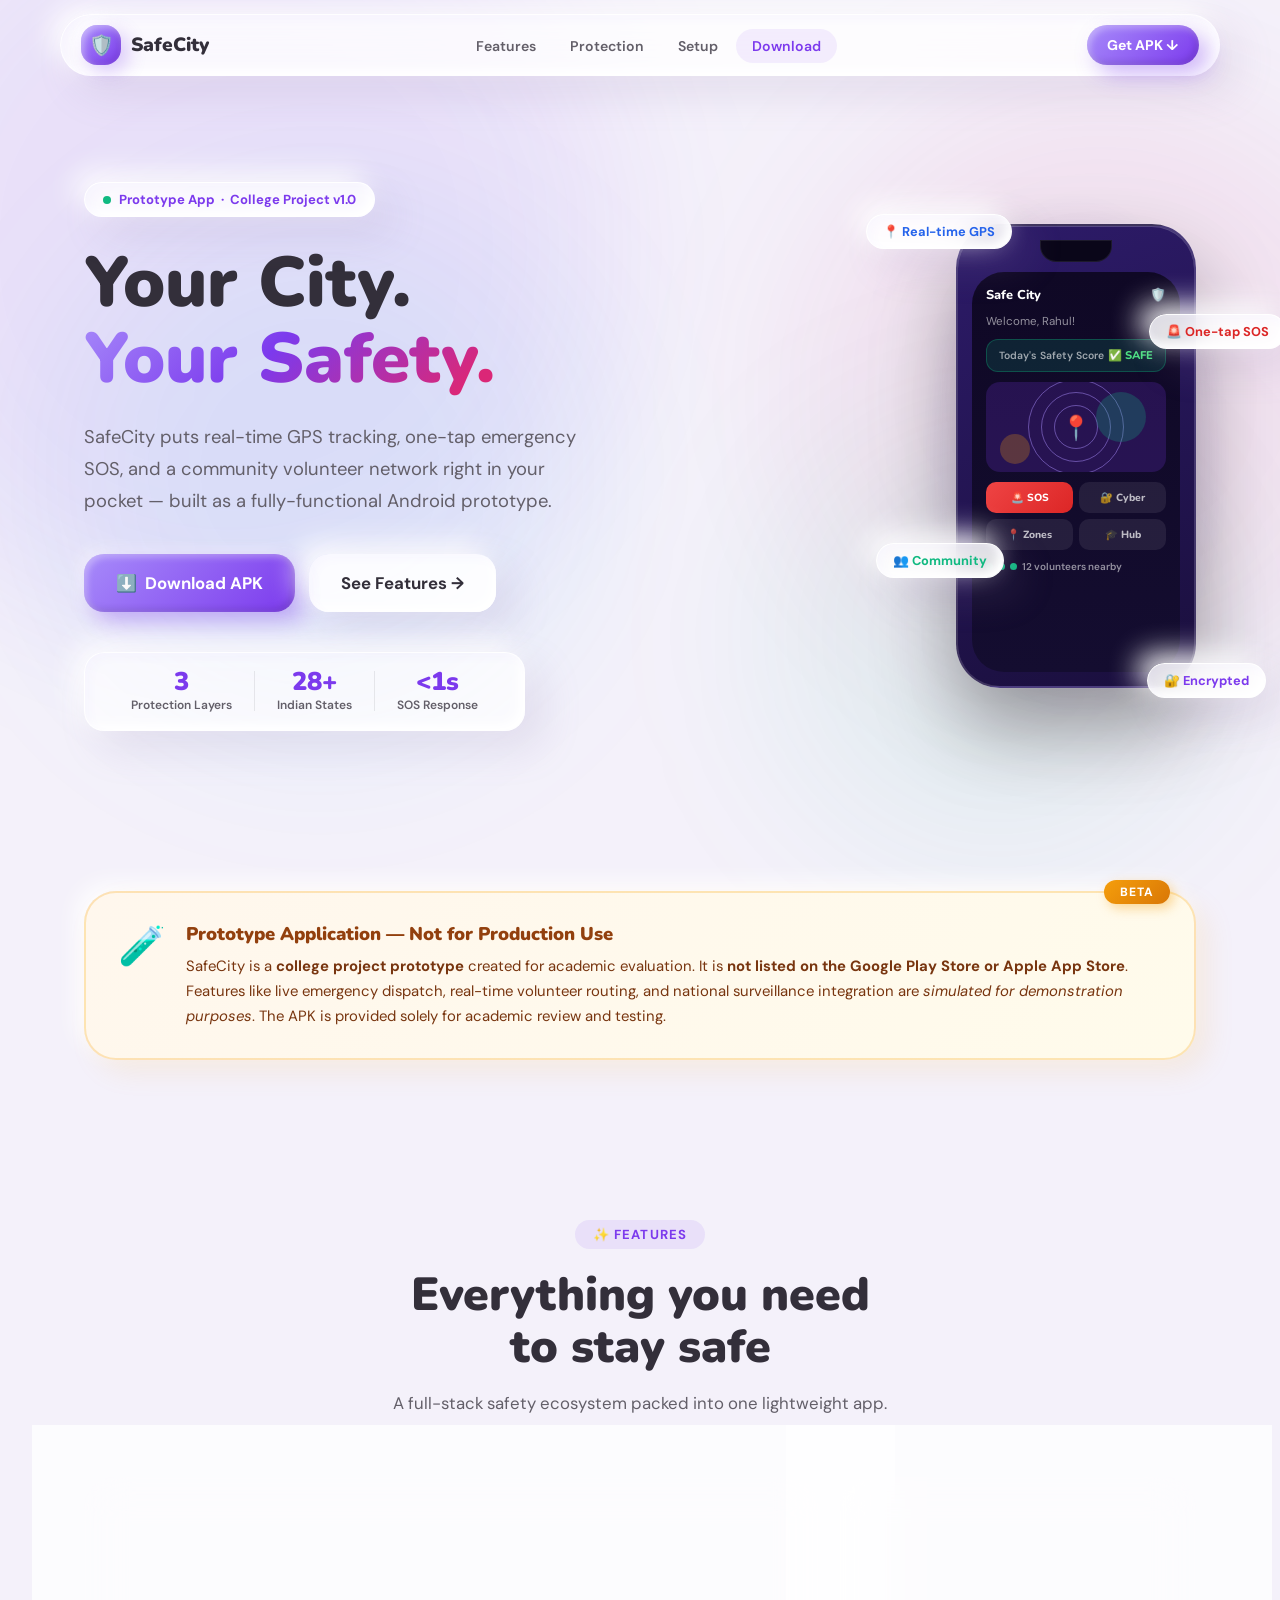
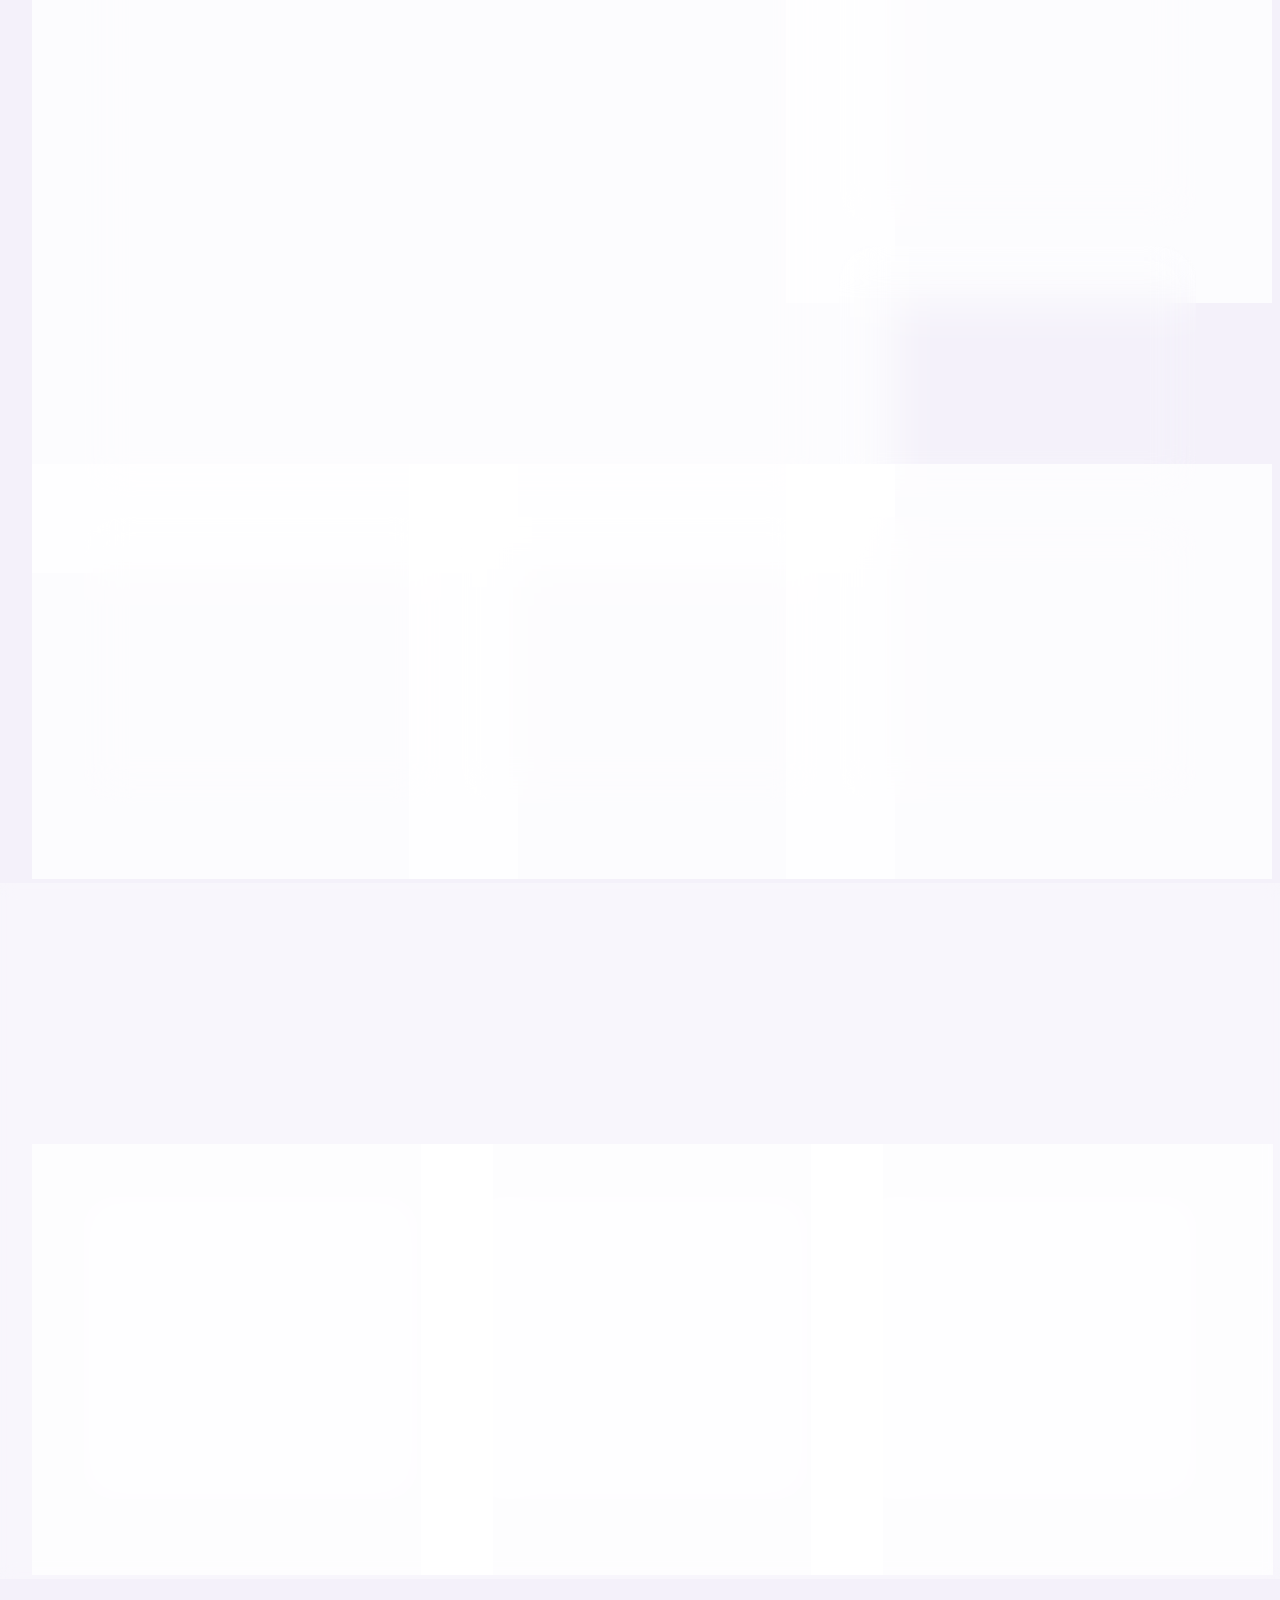
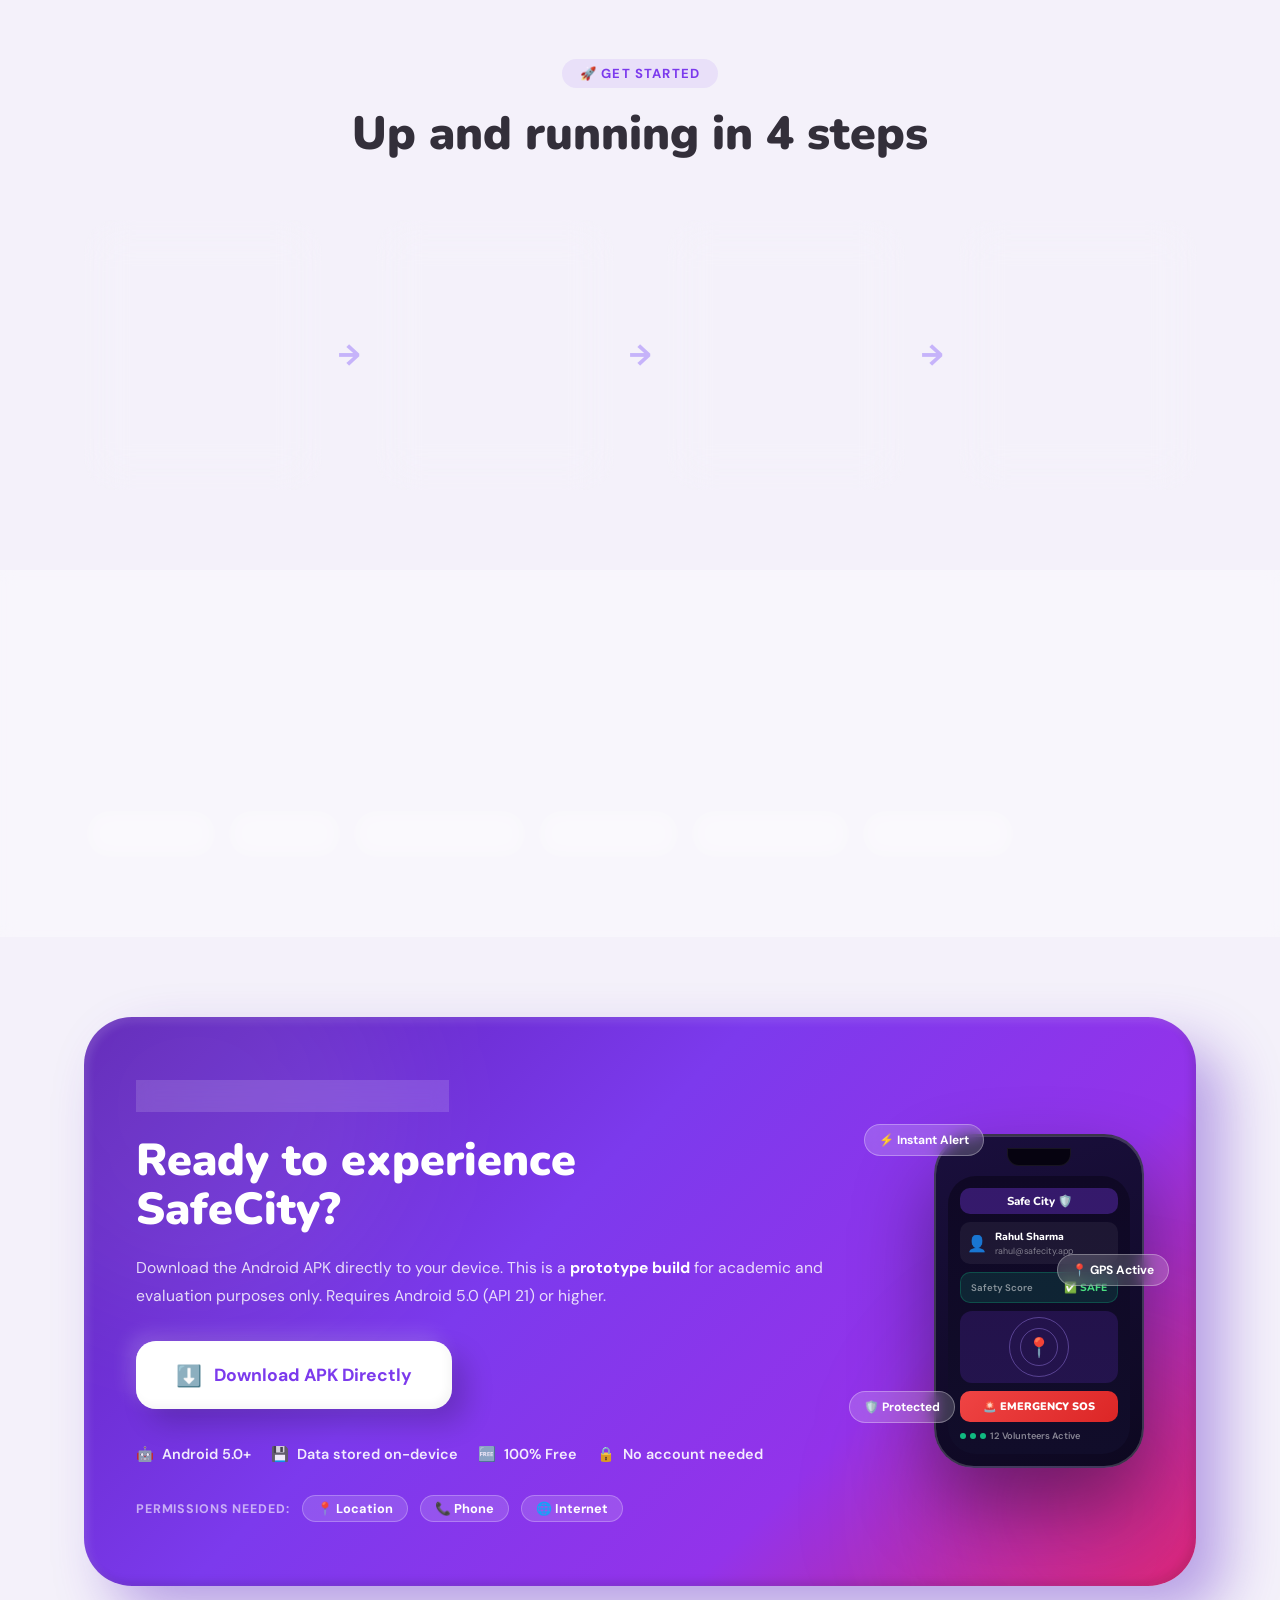
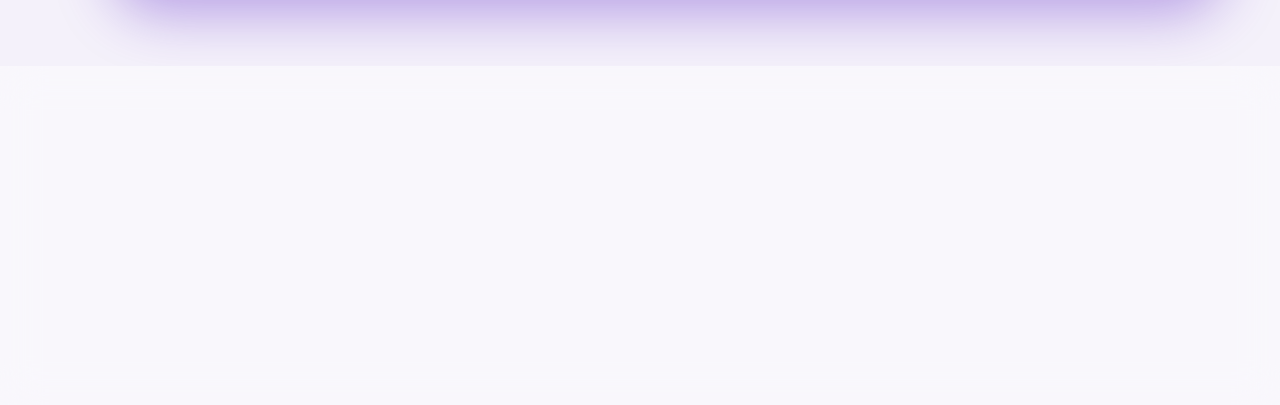
==== web/index.html @ c8583e98 "feat: purple shield icon, claymorphism landing page, GitHub Pages deploy workflow" ====
<!DOCTYPE html>
<html lang="en">
<head>
  <meta charset="UTF-8"/>
  <meta name="viewport" content="width=device-width, initial-scale=1.0"/>
  <title>SafeCity — Your Safety Companion | Download APK</title>
  <meta name="description" content="SafeCity is a prototype safety companion app with real-time GPS, emergency SOS, community hub & 3-layer protection. Download the Android APK."/>
  <meta name="theme-color" content="#7C3AED"/>
  <link rel="icon" href="data:image/svg+xml,<svg xmlns='http://www.w3.org/2000/svg' viewBox='0 0 100 100'><defs><linearGradient id='g' x1='0' y1='0' x2='1' y2='1'><stop offset='0%25' stop-color='%23A78BFA'/><stop offset='100%25' stop-color='%237C3AED'/></linearGradient></defs><path d='M50 5 L90 22 L90 50 C90 72 72 88 50 95 C28 88 10 72 10 50 L10 22 Z' fill='url(%23g)'/><path d='M35 50 L46 62 L66 40' stroke='white' stroke-width='7' stroke-linecap='round' stroke-linejoin='round' fill='none'/></svg>"/>
  <link rel="shortcut icon" href="data:image/svg+xml,<svg xmlns='http://www.w3.org/2000/svg' viewBox='0 0 100 100'><defs><linearGradient id='g' x1='0' y1='0' x2='1' y2='1'><stop offset='0%25' stop-color='%23A78BFA'/><stop offset='100%25' stop-color='%237C3AED'/></linearGradient></defs><path d='M50 5 L90 22 L90 50 C90 72 72 88 50 95 C28 88 10 72 10 50 L10 22 Z' fill='url(%23g)'/><path d='M35 50 L46 62 L66 40' stroke='white' stroke-width='7' stroke-linecap='round' stroke-linejoin='round' fill='none'/></svg>"/>
  <link rel="preconnect" href="https://fonts.googleapis.com"/>
  <link rel="preconnect" href="https://fonts.gstatic.com" crossorigin/>
  <link href="https://fonts.googleapis.com/css2?family=Nunito:wght@700;800;900&family=DM+Sans:ital,wght@0,400;0,500;0,700;1,400&display=swap" rel="stylesheet"/>
  <link rel="stylesheet" href="style.css"/>
</head>
<body>

<!-- BLOBS -->
<div class="blobs" aria-hidden="true">
  <span class="blob b1"></span>
  <span class="blob b2"></span>
  <span class="blob b3"></span>
  <span class="blob b4"></span>
</div>

<!-- NAV -->
<header class="nav-wrap">
  <nav class="nav" role="navigation">
    <a href="#" class="logo" aria-label="SafeCity home">
      <span class="logo-icon">🛡️</span>
      <span class="logo-text">SafeCity</span>
    </a>
    <ul class="nav-links" role="list">
      <li><a href="#features" class="nav-link">Features</a></li>
      <li><a href="#protection" class="nav-link">Protection</a></li>
      <li><a href="#how" class="nav-link">Setup</a></li>
      <li><a href="#download" class="nav-link">Download</a></li>
    </ul>
    <a href="#download" class="btn btn-nav">Get APK ↓</a>
  </nav>
</header>

<main>

<!-- ═══════════════════════════════════════════
     HERO
══════════════════════════════════════════════ -->
<section class="hero" aria-labelledby="hero-h1">
  <div class="hero-inner">

    <!-- Left: Text -->
    <div class="hero-text">
      <div class="proto-pill-hero">
        <span class="pulse-dot"></span>
        Prototype App &nbsp;·&nbsp; College Project v1.0
      </div>

      <h1 class="hero-h1" id="hero-h1">
        Your City.<br>
        <span class="grad-text">Your Safety.</span>
      </h1>

      <p class="hero-p">
        SafeCity puts real-time GPS tracking, one-tap emergency SOS,
        and a community volunteer network right in your pocket —
        built as a fully-functional Android prototype.
      </p>

      <div class="hero-btns">
        <a href="#download" class="btn btn-primary" id="hero-dl">
          <span>⬇️</span> Download APK
        </a>
        <a href="#features" class="btn btn-ghost" id="hero-feat">
          See Features →
        </a>
      </div>

      <!-- Mini stat row -->
      <div class="hero-stats">
        <div class="mini-stat">
          <strong>3</strong><span>Protection Layers</span>
        </div>
        <div class="stat-divider"></div>
        <div class="mini-stat">
          <strong>28+</strong><span>Indian States</span>
        </div>
        <div class="stat-divider"></div>
        <div class="mini-stat">
          <strong>&lt;1s</strong><span>SOS Response</span>
        </div>
      </div>
    </div>

    <!-- Right: Phone -->
    <div class="hero-phone-wrap" aria-hidden="true">
      <div class="phone-glow"></div>
      <div class="phone">
        <div class="phone-notch"></div>
        <div class="phone-screen">
          <div class="ps-bar">
            <span class="ps-title">Safe City</span>
            <span class="ps-icon">🛡️</span>
          </div>
          <div class="ps-welcome">Welcome, Rahul!</div>
          <div class="ps-score-card">
            <span class="ps-score-label">Today's Safety Score</span>
            <span class="ps-score-badge">✅ SAFE</span>
          </div>
          <div class="ps-map">
            <div class="ps-map-pin">📍</div>
            <div class="ps-ring r1"></div>
            <div class="ps-ring r2"></div>
            <div class="ps-ring r3"></div>
            <div class="ps-zone z1"></div>
            <div class="ps-zone z2"></div>
          </div>
          <div class="ps-grid">
            <div class="ps-btn ps-red">🚨 SOS</div>
            <div class="ps-btn ps-dark">🔐 Cyber</div>
            <div class="ps-btn ps-dark">📍 Zones</div>
            <div class="ps-btn ps-dark">🎓 Hub</div>
          </div>
          <div class="ps-vol">
            <span class="ps-vol-dot"></span>
            <span class="ps-vol-dot" style="animation-delay:-.5s"></span>
            <span class="ps-vol-dot" style="animation-delay:-1s"></span>
            <span>12 volunteers nearby</span>
          </div>
        </div>
      </div>
      <!-- Floating chips around phone -->
      <div class="float-chip fc1">📍 Real-time GPS</div>
      <div class="float-chip fc2">🚨 One-tap SOS</div>
      <div class="float-chip fc3">👥 Community</div>
      <div class="float-chip fc4">🔐 Encrypted</div>
    </div>

  </div>
</section>

<!-- ═══════════════════════════════════════════
     PROTOTYPE NOTICE
══════════════════════════════════════════════ -->
<section class="section" aria-label="Prototype notice">
  <div class="container">
    <div class="proto-banner">
      <div class="proto-icon-wrap">🧪</div>
      <div class="proto-content">
        <h2 class="proto-title">Prototype Application — Not for Production Use</h2>
        <p class="proto-body">
          SafeCity is a <strong>college project prototype</strong> created for academic evaluation. It is
          <strong>not listed on the Google Play Store or Apple App Store</strong>. Features like live emergency
          dispatch, real-time volunteer routing, and national surveillance integration are
          <em>simulated for demonstration purposes</em>. The APK is provided solely for academic review and testing.
        </p>
      </div>
      <div class="proto-badge">Beta</div>
    </div>
  </div>
</section>

<!-- ═══════════════════════════════════════════
     FEATURES
══════════════════════════════════════════════ -->
<section class="section" id="features" aria-labelledby="feat-title">
  <div class="container">
    <div class="section-head">
      <div class="eyebrow">✨ Features</div>
      <h2 class="section-title" id="feat-title">Everything you need<br>to stay safe</h2>
      <p class="section-sub">A full-stack safety ecosystem packed into one lightweight app.</p>
    </div>

    <div class="features-grid">

      <!-- Hero card: Map -->
      <div class="feat-card feat-hero reveal" id="fc-map">
        <div class="feat-card-bg" aria-hidden="true">
          <div class="map-bg-circles">
            <div class="mbc mbc1"></div>
            <div class="mbc mbc2"></div>
            <div class="mbc mbc3"></div>
          </div>
        </div>
        <div class="feat-card-content">
          <div class="feat-orb orb-blue">📍</div>
          <h3 class="feat-title-lg">Real-Time Location &amp; Mapping</h3>
          <p class="feat-body">
            Interactive Google Maps integration shows your exact position with live GPS tracking.
            Full-screen map mode, instant location refresh, and security zone colour-coding
            (Safe · Caution · High Risk) keep you aware at every moment.
          </p>
          <div class="feat-tags">
            <span class="ftag">Google Maps</span>
            <span class="ftag">Geolocator</span>
            <span class="ftag">Live GPS</span>
            <span class="ftag">Safe Zones</span>
          </div>
        </div>
      </div>

      <!-- SOS -->
      <div class="feat-card reveal" id="fc-sos">
        <div class="feat-card-content">
          <div class="feat-orb orb-red">🚨</div>
          <h3 class="feat-title">Emergency SOS</h3>
          <p class="feat-body">One tap sends your exact location to emergency contacts, nearby volunteers, and authorities instantly.</p>
          <div class="sos-mock" aria-hidden="true">SOS</div>
        </div>
      </div>

      <!-- Cyber -->
      <div class="feat-card reveal" id="fc-cyber">
        <div class="feat-card-content">
          <div class="feat-orb orb-purple">🔐</div>
          <h3 class="feat-title">Cyber SOS</h3>
          <p class="feat-body">Digital safety resources, cyberbullying support, and cyber awareness hub built directly into the app.</p>
        </div>
      </div>

      <!-- Community -->
      <div class="feat-card reveal" id="fc-community">
        <div class="feat-card-content">
          <div class="feat-orb orb-emerald">👥</div>
          <h3 class="feat-title">Community Hub</h3>
          <p class="feat-body">Connect with volunteers, request safety patrols, and view real-time incident reports in your area.</p>
          <div class="vol-row" aria-hidden="true">
            <span class="vdot"></span><span class="vdot"></span><span class="vdot"></span>
            <span class="vol-label">12 active nearby</span>
          </div>
        </div>
      </div>

      <!-- Contacts -->
      <div class="feat-card reveal" id="fc-contacts">
        <div class="feat-card-content">
          <div class="feat-orb orb-pink">📞</div>
          <h3 class="feat-title">Emergency Contacts</h3>
          <p class="feat-body">Manage up to 5 trusted contacts who receive instant SOS alerts with your live location.</p>
        </div>
      </div>

      <!-- States -->
      <div class="feat-card reveal" id="fc-states">
        <div class="feat-card-content">
          <div class="feat-orb orb-amber">🗺️</div>
          <h3 class="feat-title">Indian States Explorer</h3>
          <p class="feat-body">Browse safety stats and security info for all 28+ Indian states on an interactive map.</p>
        </div>
      </div>

    </div>
  </div>
</section>

<!-- ═══════════════════════════════════════════
     3-LAYER PROTECTION
══════════════════════════════════════════════ -->
<section class="section section-alt" id="protection" aria-labelledby="prot-title">
  <div class="container">
    <div class="section-head">
      <div class="eyebrow">🛡️ Security</div>
      <h2 class="section-title" id="prot-title">3-Layer Protection System</h2>
      <p class="section-sub">Three independent safety nets working together for comprehensive protection.</p>
    </div>

    <div class="layers-wrap">
      <div class="layer-card reveal" id="lc1">
        <div class="layer-num" aria-hidden="true">01</div>
        <div class="layer-emoji">📷</div>
        <h3 class="layer-title">Surveillance Layer</h3>
        <p class="layer-body">Real-time safe zone monitoring with colour-coded security status indicators. Know your risk level before you move.</p>
        <div class="layer-pill pill-green"><span class="ldot ldot-green"></span> Safe Zone Active</div>
      </div>
      <div class="layer-connector" aria-hidden="true">
        <div class="conn-line"></div>
        <div class="conn-arrow">▶</div>
      </div>
      <div class="layer-card reveal" id="lc2">
        <div class="layer-num" aria-hidden="true">02</div>
        <div class="layer-emoji">🤝</div>
        <h3 class="layer-title">Community Layer</h3>
        <p class="layer-body">Volunteer-based safety patrol network. Report incidents, request patrols, and support neighbours in real time.</p>
        <div class="layer-pill pill-blue"><span class="ldot ldot-blue"></span> 12 Volunteers Online</div>
      </div>
      <div class="layer-connector" aria-hidden="true">
        <div class="conn-line"></div>
        <div class="conn-arrow">▶</div>
      </div>
      <div class="layer-card reveal" id="lc3">
        <div class="layer-num" aria-hidden="true">03</div>
        <div class="layer-emoji">⚡</div>
        <h3 class="layer-title">Technology Layer</h3>
        <p class="layer-body">Advanced GPS tracking, encrypted on-device storage, and sub-second SOS broadcast to contacts and authorities.</p>
        <div class="layer-pill pill-violet"><span class="ldot ldot-violet"></span> Tracking Active</div>
      </div>
    </div>
  </div>
</section>

<!-- ═══════════════════════════════════════════
     HOW IT WORKS
══════════════════════════════════════════════ -->
<section class="section" id="how" aria-labelledby="how-title">
  <div class="container">
    <div class="section-head">
      <div class="eyebrow">🚀 Get Started</div>
      <h2 class="section-title" id="how-title">Up and running in 4 steps</h2>
    </div>
    <div class="steps-wrap">
      <div class="step reveal" id="s1">
        <div class="step-num">1</div>
        <h3 class="step-title">Download APK</h3>
        <p class="step-body">Grab the APK from Google Drive. Enable "Install from unknown sources" in your Android settings.</p>
      </div>
      <div class="step-arrow" aria-hidden="true">→</div>
      <div class="step reveal" id="s2">
        <div class="step-num">2</div>
        <h3 class="step-title">Create Profile</h3>
        <p class="step-body">Register with your name, contact info, and add up to 5 emergency contacts during setup.</p>
      </div>
      <div class="step-arrow" aria-hidden="true">→</div>
      <div class="step reveal" id="s3">
        <div class="step-num">3</div>
        <h3 class="step-title">Grant Permissions</h3>
        <p class="step-body">Allow location and phone access. All your data stays on-device — no servers, no cloud.</p>
      </div>
      <div class="step-arrow" aria-hidden="true">→</div>
      <div class="step reveal" id="s4">
        <div class="step-num">4</div>
        <h3 class="step-title">Stay Safe</h3>
        <p class="step-body">Monitor your safety score, explore the map, connect with your community, and SOS when needed.</p>
      </div>
    </div>
  </div>
</section>

<!-- ═══════════════════════════════════════════
     TECH STACK
══════════════════════════════════════════════ -->
<section class="section section-alt" aria-labelledby="tech-title">
  <div class="container">
    <div class="section-head">
      <div class="eyebrow">⚙️ Built With</div>
      <h2 class="section-title" id="tech-title">Modern Tech Stack</h2>
    </div>
    <div class="tech-row">
      <div class="tech-chip reveal">🦋 <strong>Flutter</strong></div>
      <div class="tech-chip reveal">🎯 <strong>Dart</strong></div>
      <div class="tech-chip reveal">🗺️ <strong>Google Maps</strong></div>
      <div class="tech-chip reveal">🔄 <strong>Provider</strong></div>
      <div class="tech-chip reveal">📡 <strong>Geolocator</strong></div>
      <div class="tech-chip reveal">🎨 <strong>Material 3</strong></div>
      <div class="tech-chip reveal">💾 <strong>SharedPrefs</strong></div>
    </div>
  </div>
</section>

<!-- ═══════════════════════════════════════════
     DOWNLOAD
══════════════════════════════════════════════ -->
<section class="section" id="download" aria-labelledby="dl-title">
  <div class="container">
    <div class="dl-card">
      <div class="dl-blob dl-b1" aria-hidden="true"></div>
      <div class="dl-blob dl-b2" aria-hidden="true"></div>

      <div class="dl-content">
        <div class="dl-badge">
          <span class="pulse-dot pulse-dot-white"></span>
          Prototype Release · v1.0.0+1 · Android Only
        </div>
        <h2 class="dl-title" id="dl-title">Ready to experience<br>SafeCity?</h2>
        <p class="dl-body">
          Download the Android APK directly to your device.
          This is a <strong>prototype build</strong> for academic and evaluation purposes only.
          Requires Android 5.0 (API 21) or higher.
        </p>

        <a
          href="https://github.com/NavDevs/SafeCity/releases/latest/download/SafeCity.apk"
          download="SafeCity.apk"
          class="btn btn-dl"
          id="dl-btn"
          aria-label="Download APK directly"
        >
          <span class="dl-btn-icon">⬇️</span>
          Download APK Directly
        </a>

        <div class="dl-notes">
          <div class="dl-note"><span>🤖</span> Android 5.0+</div>
          <div class="dl-note"><span>💾</span> Data stored on-device</div>
          <div class="dl-note"><span>🆓</span> 100% Free</div>
          <div class="dl-note"><span>🔒</span> No account needed</div>
        </div>

        <div class="dl-perms">
          <span class="dl-perms-label">Permissions needed:</span>
          <span class="pchip">📍 Location</span>
          <span class="pchip">📞 Phone</span>
          <span class="pchip">🌐 Internet</span>
        </div>
      </div>

      <!-- Phone right side -->
      <div class="dl-phone-wrap" aria-hidden="true">
        <div class="dl-phone">
          <div class="dlp-notch"></div>
          <div class="dlp-screen">
            <div class="dlp-top">Safe City 🛡️</div>
            <div class="dlp-user">
              <div class="dlp-avatar">👤</div>
              <div>
                <div class="dlp-name">Rahul Sharma</div>
                <div class="dlp-email">rahul@safecity.app</div>
              </div>
            </div>
            <div class="dlp-score">
              <div class="dlp-score-text">Safety Score</div>
              <div class="dlp-score-val">✅ SAFE</div>
            </div>
            <div class="dlp-map">
              <div class="dlp-pin">📍</div>
              <div class="dlp-mring r1"></div>
              <div class="dlp-mring r2"></div>
            </div>
            <div class="dlp-sos-btn">🚨 EMERGENCY SOS</div>
            <div class="dlp-vol">
              <div class="dlp-vdot"></div>
              <div class="dlp-vdot" style="animation-delay:-.4s"></div>
              <div class="dlp-vdot" style="animation-delay:-.8s"></div>
              <span>12 Volunteers Active</span>
            </div>
          </div>
        </div>
        <!-- Floating badges -->
        <div class="dl-badge-float dbf1">⚡ Instant Alert</div>
        <div class="dl-badge-float dbf2">📍 GPS Active</div>
        <div class="dl-badge-float dbf3">🛡️ Protected</div>
      </div>

    </div>
  </div>
</section>

</main>

<!-- FOOTER -->
<footer class="footer" role="contentinfo">
  <div class="container">
    <div class="footer-grid">
      <div class="footer-brand">
        <div class="logo" style="margin-bottom:12px">
          <span class="logo-icon">🛡️</span>
          <span class="logo-text">SafeCity</span>
        </div>
        <p class="footer-tag">Your Safety Companion</p>
        <div class="footer-warn">
          ⚠️ Prototype application — developed as a college project. Not intended for production use or emergency deployment.
        </div>
      </div>
      <div class="footer-col">
        <p class="footer-col-hd">Pages</p>
        <a href="#features" class="flink">Features</a>
        <a href="#protection" class="flink">Protection</a>
        <a href="#how" class="flink">Setup Guide</a>
        <a href="#download" class="flink">Download APK</a>
      </div>
      <div class="footer-col">
        <p class="footer-col-hd">Stack</p>
        <span class="flink-plain">Flutter · Dart</span>
        <span class="flink-plain">Google Maps API</span>
        <span class="flink-plain">Material Design 3</span>
        <span class="flink-plain">Provider State Mgmt</span>
      </div>
    </div>
    <div class="footer-bottom">
      <p>© 2024 SafeCity &nbsp;·&nbsp; College Project Prototype &nbsp;·&nbsp; MIT License</p>
    </div>
  </div>
</footer>

<script src="app.js"></script>
</body>
</html>
---- web/style.css ----
/* =====================================================
   SafeCity — Premium Claymorphism Design System
   Complete rebuild — v2.0
   ===================================================== */

@import url('https://fonts.googleapis.com/css2?family=Nunito:wght@700;800;900&family=DM+Sans:ital,wght@0,400;0,500;0,700;1,400&display=swap');

/* ── TOKENS ── */
:root {
  --canvas:   #F4F1FA;
  --fg:       #332F3A;
  --muted:    #635F69;
  --accent:   #7C3AED;
  --acc-lt:   #A78BFA;
  --acc-alt:  #DB2777;
  --sky:      #0EA5E9;
  --emerald:  #10B981;
  --amber:    #F59E0B;

  --card:     rgba(255,255,255,0.75);
  --card-b:   rgba(255,255,255,0.7);

  --sh-card:
    16px 16px 40px rgba(150,130,175,0.18),
    -10px -10px 28px rgba(255,255,255,0.95),
    inset 5px 5px 10px rgba(139,92,246,0.03),
    inset -5px -5px 10px rgba(255,255,255,1);

  --sh-card-hov:
    22px 22px 50px rgba(150,130,175,0.28),
    -12px -12px 32px rgba(255,255,255,1),
    inset 5px 5px 10px rgba(139,92,246,0.05),
    inset -5px -5px 10px rgba(255,255,255,1);

  --sh-btn:
    10px 10px 22px rgba(124,58,237,0.35),
    -6px -6px 14px rgba(255,255,255,0.4),
    inset 3px 3px 7px rgba(255,255,255,0.35),
    inset -3px -3px 7px rgba(0,0,0,0.12);

  --sh-btn-hov:
    14px 14px 28px rgba(124,58,237,0.5),
    -8px -8px 18px rgba(255,255,255,0.5),
    inset 3px 3px 7px rgba(255,255,255,0.4),
    inset -3px -3px 7px rgba(0,0,0,0.14);

  --sh-pressed:
    inset 8px 8px 18px #d9d4e3,
    inset -8px -8px 18px #fff;

  --sh-orb:
    7px 7px 18px rgba(124,58,237,0.25),
    -5px -5px 14px rgba(255,255,255,0.9),
    inset 3px 3px 7px rgba(255,255,255,0.4),
    inset -3px -3px 7px rgba(0,0,0,0.08);

  --r-xl: 48px;
  --r-lg: 32px;
  --r-md: 24px;
  --r-sm: 20px;
  --r-xs: 16px;
}

/* ── RESET ── */
*,*::before,*::after{box-sizing:border-box;margin:0;padding:0}
html{scroll-behavior:smooth;overflow-x:hidden;max-width:100vw}
body{
  font-family:'DM Sans',sans-serif;
  background:var(--canvas);
  color:var(--fg);
  overflow-x:hidden;
  max-width:100vw;
  -webkit-font-smoothing:antialiased;
}
a{text-decoration:none;color:inherit}
ul{list-style:none}
img{max-width:100%}

/* ── LAYOUT ── */
.container{max-width:1160px;margin:0 auto;padding:0 24px}
.section{padding:80px 0}
.section-alt{background:rgba(255,255,255,0.35);backdrop-filter:blur(8px)}

/* ── ANIMATIONS ── */
@keyframes float-a{
  0%,100%{transform:translateY(0) rotate(0deg)}
  50%{transform:translateY(-24px) rotate(2.5deg)}
}
@keyframes float-b{
  0%,100%{transform:translateY(0) rotate(0deg)}
  50%{transform:translateY(-18px) rotate(-3deg)}
}
@keyframes float-slow{
  0%,100%{transform:translateY(0) rotate(0deg)}
  50%{transform:translateY(-32px) rotate(5deg)}
}
@keyframes breathe{
  0%,100%{transform:scale(1)}
  50%{transform:scale(1.028)}
}
@keyframes pulse-ring{
  0%{transform:scale(.85);opacity:.7}
  70%{transform:scale(1.7);opacity:0}
  100%{transform:scale(1.7);opacity:0}
}
@keyframes sos-glow{
  0%,100%{box-shadow:0 0 0 0 rgba(239,68,68,.45),8px 8px 20px rgba(239,68,68,.4)}
  50%{box-shadow:0 0 0 14px rgba(239,68,68,0),8px 8px 20px rgba(239,68,68,.4)}
}
@keyframes chip-a{
  0%,100%{transform:translateY(0) rotate(-2deg)}
  50%{transform:translateY(-10px) rotate(1deg)}
}
@keyframes chip-b{
  0%,100%{transform:translateY(0) rotate(2deg)}
  50%{transform:translateY(-14px) rotate(-1deg)}
}
@keyframes chip-c{
  0%,100%{transform:translateY(0) rotate(-1deg)}
  50%{transform:translateY(-8px) rotate(3deg)}
}
@keyframes chip-d{
  0%,100%{transform:translateY(0) rotate(3deg)}
  50%{transform:translateY(-12px) rotate(-2deg)}
}
@keyframes fade-up{
  from{opacity:0;transform:translateY(36px)}
  to{opacity:1;transform:translateY(0)}
}
@keyframes shimmer-slide{
  0%{background-position:-200% center}
  100%{background-position:200% center}
}
@keyframes vol-blink{
  0%,100%{opacity:1}50%{opacity:.4}
}

@media(prefers-reduced-motion:reduce){
  *,*::before,*::after{animation:none!important;transition:none!important}
}

/* ── BACKGROUND BLOBS ── */
.blobs{position:fixed;inset:0;pointer-events:none;z-index:-1;overflow:hidden}
.blob{position:absolute;border-radius:50%;filter:blur(80px)}
.b1{width:60vw;height:60vw;background:rgba(124,58,237,.09);top:-15%;left:-12%;animation:float-a 9s ease-in-out infinite}
.b2{width:48vw;height:48vw;background:rgba(219,39,119,.08);top:10%;right:-10%;animation:float-b 11s ease-in-out infinite;animation-delay:-3s}
.b3{width:42vw;height:42vw;background:rgba(14,165,233,.07);bottom:18%;left:4%;animation:float-a 13s ease-in-out infinite;animation-delay:-5s}
.b4{width:36vw;height:36vw;background:rgba(16,185,129,.07);bottom:4%;right:4%;animation:float-b 10s ease-in-out infinite;animation-delay:-7s}

/* ── NAV ── */
.nav-wrap{
  position:sticky;top:14px;z-index:200;padding:0 20px;
}
.nav{
  max-width:1160px;margin:0 auto;
  display:flex;align-items:center;justify-content:space-between;gap:16px;
  background:rgba(255,255,255,0.78);
  backdrop-filter:blur(24px);-webkit-backdrop-filter:blur(24px);
  border:1px solid rgba(255,255,255,0.8);
  border-radius:var(--r-xl);
  padding:10px 20px;
  box-shadow:var(--sh-card);
  transition:padding .25s ease;
}
.logo{display:flex;align-items:center;gap:10px;flex-shrink:0}
.logo-icon{
  width:40px;height:40px;border-radius:var(--r-xs);
  background:linear-gradient(135deg,var(--acc-lt),var(--accent));
  display:flex;align-items:center;justify-content:center;
  font-size:20px;box-shadow:var(--sh-orb);flex-shrink:0;
}
.logo-text{
  font-family:'Nunito',sans-serif;font-weight:900;
  font-size:1.2rem;color:var(--fg);
}
.nav-links{display:flex;gap:2px}
.nav-link{
  padding:8px 16px;border-radius:100px;
  font-size:.88rem;font-weight:600;color:var(--muted);
  transition:all .2s ease;
}
.nav-link:hover{color:var(--accent);background:rgba(124,58,237,.08)}

/* ── BUTTONS ── */
.btn{
  display:inline-flex;align-items:center;gap:8px;
  font-family:'DM Sans',sans-serif;font-weight:700;
  border-radius:var(--r-sm);border:none;cursor:pointer;
  transition:all .2s ease;position:relative;overflow:hidden;
  white-space:nowrap;
}
.btn-nav{
  height:40px;padding:0 20px;font-size:.88rem;
  background:linear-gradient(135deg,var(--acc-lt),var(--accent));
  color:#fff;box-shadow:var(--sh-btn);
}
.btn-nav:hover{transform:translateY(-2px);box-shadow:var(--sh-btn-hov)}
.btn-nav:active{transform:scale(.92);box-shadow:var(--sh-pressed)}

.btn-primary{
  height:58px;padding:0 32px;font-size:1.05rem;
  background:linear-gradient(135deg,var(--acc-lt),var(--accent));
  color:#fff;box-shadow:var(--sh-btn);
}
.btn-primary:hover{transform:translateY(-4px);box-shadow:var(--sh-btn-hov)}
.btn-primary:active{transform:scale(.92);box-shadow:var(--sh-pressed)}

.btn-ghost{
  height:58px;padding:0 32px;font-size:1.05rem;
  background:rgba(255,255,255,.9);color:var(--fg);
  box-shadow:var(--sh-card);
}
.btn-ghost:hover{transform:translateY(-4px);box-shadow:var(--sh-card-hov);color:var(--accent)}
.btn-ghost:active{transform:scale(.92);box-shadow:var(--sh-pressed)}

.btn-dl{
  display:inline-flex;align-items:center;gap:12px;
  height:68px;padding:0 40px;font-size:1.1rem;font-weight:700;
  background:#fff;color:var(--accent);border-radius:var(--r-sm);
  margin-bottom:36px;
  box-shadow:
    14px 14px 28px rgba(0,0,0,.18),
    -8px -8px 18px rgba(255,255,255,.15),
    inset 4px 4px 8px rgba(255,255,255,.6),
    inset -4px -4px 8px rgba(0,0,0,.04);
  transition:all .25s ease;
}
.btn-dl:hover{transform:translateY(-5px);box-shadow:18px 18px 36px rgba(0,0,0,.22),-10px -10px 22px rgba(255,255,255,.2)}
.btn-dl:active{transform:scale(.93)}
.dl-btn-icon{font-size:1.3rem}

/* ── PULSE DOT ── */
.pulse-dot{
  display:inline-block;width:8px;height:8px;border-radius:50%;
  background:var(--emerald);animation:breathe 2s ease-in-out infinite;flex-shrink:0;
}
.pulse-dot-white{background:rgba(255,255,255,.85)}

/* ── SECTION HEADER ── */
.section-head{text-align:center;margin-bottom:60px}
.eyebrow{
  display:inline-block;font-size:.82rem;font-weight:700;
  letter-spacing:.09em;text-transform:uppercase;
  color:var(--accent);background:rgba(124,58,237,.09);
  padding:6px 18px;border-radius:100px;margin-bottom:20px;
}
.section-title{
  font-family:'Nunito',sans-serif;font-weight:900;
  font-size:clamp(1.9rem,3.8vw,2.9rem);line-height:1.12;
  color:var(--fg);margin-bottom:16px;
}
.section-sub{
  font-size:1.05rem;color:var(--muted);max-width:520px;
  margin:0 auto;line-height:1.7;
}

/* ══════════════════════════════════════════
   HERO
══════════════════════════════════════════ */
.hero{
  padding:120px 24px 80px;
  max-width:1160px;margin:0 auto;
}
.hero-inner{
  display:flex;
  align-items:center;
  gap:60px;
  justify-content:space-between;
}
/* Left */
.hero-text{flex:1;min-width:0;animation:fade-up .7s ease both}

.proto-pill-hero{
  display:inline-flex;align-items:center;gap:8px;
  background:rgba(255,255,255,.82);backdrop-filter:blur(12px);
  border:1px solid rgba(255,255,255,.9);border-radius:100px;
  padding:8px 18px;font-size:.82rem;font-weight:700;color:var(--accent);
  box-shadow:var(--sh-card);margin-bottom:28px;
}

.hero-h1{
  font-family:'Nunito',sans-serif;font-weight:900;
  font-size:clamp(2.8rem,5.5vw,4.8rem);line-height:1.08;
  color:var(--fg);margin-bottom:24px;
}
.grad-text{
  background:linear-gradient(135deg,var(--acc-lt) 0%,var(--accent) 45%,var(--acc-alt) 90%);
  -webkit-background-clip:text;-webkit-text-fill-color:transparent;background-clip:text;
}
.hero-p{
  font-size:clamp(.95rem,1.5vw,1.15rem);color:var(--muted);
  line-height:1.75;max-width:500px;margin-bottom:36px;
}
.hero-btns{display:flex;gap:14px;flex-wrap:wrap;margin-bottom:40px}
.hero-stats{
  display:flex;align-items:center;gap:0;
  background:rgba(255,255,255,.7);backdrop-filter:blur(12px);
  border:1px solid rgba(255,255,255,.85);border-radius:var(--r-sm);
  padding:16px 24px;box-shadow:var(--sh-card);
  width:fit-content;
}
.mini-stat{
  display:flex;flex-direction:column;align-items:center;
  padding:0 22px;text-align:center;
}
.mini-stat strong{
  font-family:'Nunito',sans-serif;font-weight:900;
  font-size:1.6rem;color:var(--accent);line-height:1;
}
.mini-stat span{font-size:.75rem;font-weight:600;color:var(--muted);margin-top:4px;line-height:1.3}
.stat-divider{width:1px;height:40px;background:rgba(0,0,0,.08);flex-shrink:0}

/* Right: Phone */
.hero-phone-wrap{
  position:relative;flex-shrink:0;
  display:none;
  animation:fade-up .7s ease .15s both;
}
@media(min-width:860px){.hero-phone-wrap{display:block}}

.phone-glow{
  position:absolute;inset:-40px;border-radius:50%;
  background:radial-gradient(ellipse at center,rgba(124,58,237,.18) 0%,transparent 70%);
  pointer-events:none;
}
.phone{
  width:240px;
  background:linear-gradient(160deg,#2D1B69 0%,#1a0f3d 100%);
  border-radius:44px;padding:14px;
  border:2px solid rgba(255,255,255,.15);
  box-shadow:
    0 40px 80px rgba(0,0,0,.35),
    0 0 0 1px rgba(255,255,255,.08),
    inset 0 1px 0 rgba(255,255,255,.2);
  animation:float-slow 8s ease-in-out infinite;
  position:relative;z-index:2;
}
.phone-notch{
  width:72px;height:22px;background:#0a0619;
  border-radius:0 0 16px 16px;margin:0 auto 10px;
  border:1px solid rgba(255,255,255,.08);
}
.phone-screen{
  background:linear-gradient(180deg,#0f0825 0%,#140d30 100%);
  border-radius:32px;padding:14px;min-height:400px;
}

.ps-bar{
  display:flex;justify-content:space-between;align-items:center;
  font-family:'Nunito',sans-serif;font-weight:800;font-size:.8rem;color:#fff;
  margin-bottom:10px;
}
.ps-welcome{
  font-size:.72rem;color:rgba(255,255,255,.55);margin-bottom:10px;
}
.ps-score-card{
  background:rgba(16,185,129,.15);border:1px solid rgba(16,185,129,.3);
  border-radius:12px;padding:8px 12px;
  display:flex;justify-content:space-between;align-items:center;
  margin-bottom:10px;
}
.ps-score-label{font-size:.65rem;color:rgba(255,255,255,.6);font-weight:600}
.ps-score-badge{font-size:.7rem;font-weight:800;color:#4ade80;font-family:'Nunito',sans-serif}
.ps-map{
  background:rgba(124,58,237,.2);border-radius:14px;height:90px;
  display:flex;align-items:center;justify-content:center;
  position:relative;overflow:hidden;margin-bottom:10px;
}
.ps-map-pin{font-size:1.5rem;position:relative;z-index:3}
.ps-ring{
  position:absolute;border-radius:50%;
  border:1.5px solid rgba(167,139,250,.5);
  animation:pulse-ring 2.5s ease-out infinite;
}
.ps-ring.r1{width:44px;height:44px;animation-delay:0s}
.ps-ring.r2{width:70px;height:70px;animation-delay:.55s}
.ps-ring.r3{width:96px;height:96px;animation-delay:1.1s}
.ps-zone{
  position:absolute;border-radius:50%;
  opacity:.25;
}
.ps-zone.z1{width:50px;height:50px;background:var(--emerald);top:10px;right:20px}
.ps-zone.z2{width:30px;height:30px;background:var(--amber);bottom:8px;left:14px}

.ps-grid{display:grid;grid-template-columns:1fr 1fr;gap:6px;margin-bottom:10px}
.ps-btn{
  border-radius:10px;padding:8px 6px;text-align:center;
  font-size:.65rem;font-weight:800;font-family:'Nunito',sans-serif;
}
.ps-red{
  background:linear-gradient(135deg,#ef4444,#dc2626);color:#fff;
  animation:sos-glow 2s ease-in-out infinite;
}
.ps-dark{background:rgba(255,255,255,.08);color:rgba(255,255,255,.7)}

.ps-vol{
  display:flex;align-items:center;gap:5px;
  font-size:.62rem;font-weight:600;color:rgba(255,255,255,.55);
}
.ps-vol-dot{
  width:7px;height:7px;border-radius:50%;background:var(--emerald);
  animation:vol-blink 1.4s ease-in-out infinite;
}

/* Floating chips */
.float-chip{
  position:absolute;
  background:rgba(255,255,255,.88);backdrop-filter:blur(12px);
  border:1px solid rgba(255,255,255,.95);border-radius:100px;
  padding:8px 16px;font-size:.8rem;font-weight:700;
  color:var(--fg);box-shadow:var(--sh-card);
  white-space:nowrap;z-index:3;
}
.fc1{top:-10px;left:-90px;color:#2563EB;animation:chip-a 6s ease-in-out infinite}
.fc2{top:90px;right:-90px;color:#DC2626;animation:chip-b 7s ease-in-out infinite}
.fc3{bottom:110px;left:-80px;color:var(--emerald);animation:chip-c 8s ease-in-out infinite}
.fc4{bottom:-10px;right:-70px;color:var(--accent);animation:chip-d 6.5s ease-in-out infinite}

/* ══════════════════════════════════════════
   PROTOTYPE BANNER
══════════════════════════════════════════ */
.proto-banner{
  display:flex;align-items:flex-start;gap:20px;
  background:linear-gradient(135deg,#FFF7ED,#FFFBEB);
  border:2px solid rgba(245,158,11,.25);
  border-radius:var(--r-lg);padding:28px 32px;
  position:relative;
  box-shadow:
    12px 12px 28px rgba(245,158,11,.1),
    -8px -8px 22px rgba(255,255,255,.9);
}
.proto-icon-wrap{font-size:2.4rem;flex-shrink:0;animation:breathe 4s ease-in-out infinite}
.proto-content{flex:1}
.proto-title{
  font-family:'Nunito',sans-serif;font-weight:900;font-size:1.15rem;
  color:#92400E;margin-bottom:8px;
}
.proto-body{
  font-size:.93rem;line-height:1.7;color:#78350F;
}
.proto-body strong{font-weight:700}
.proto-body em{font-style:italic}
.proto-badge{
  position:absolute;top:-13px;right:24px;
  background:linear-gradient(135deg,#F59E0B,#D97706);
  color:#fff;font-weight:800;font-size:.75rem;
  letter-spacing:.08em;text-transform:uppercase;
  padding:4px 16px;border-radius:100px;
  box-shadow:4px 4px 12px rgba(245,158,11,.4);
}

/* ══════════════════════════════════════════
   FEATURES GRID
══════════════════════════════════════════ */
.features-grid{
  display:grid;
  grid-template-columns:1fr;
  gap:20px;
}
@media(min-width:600px){
  .features-grid{grid-template-columns:repeat(2,1fr)}
}
@media(min-width:960px){
  .features-grid{
    grid-template-columns:repeat(3,1fr);
    grid-template-rows:auto auto;
  }
  .feat-hero{
    grid-column:1/3;
    grid-row:1/3;
  }
}

/* Feat Cards */
.feat-card{
  background:var(--card);
  backdrop-filter:blur(22px);-webkit-backdrop-filter:blur(22px);
  border:1px solid var(--card-b);
  border-radius:var(--r-lg);
  padding:32px;
  box-shadow:var(--sh-card);
  transition:transform .35s ease,box-shadow .35s ease;
  position:relative;
  /* NO overflow:hidden here — was causing the clipping issue */
}
.feat-card:hover{
  transform:translateY(-10px);
  box-shadow:var(--sh-card-hov);
}
.feat-card-content{
  position:relative;z-index:2;
  display:flex;flex-direction:column;gap:14px;
  height:100%;
}
/* Decorative background for hero card */
.feat-card-bg{
  position:absolute;inset:0;border-radius:var(--r-lg);
  overflow:hidden;z-index:1;pointer-events:none;
}
.map-bg-circles{position:absolute;bottom:-40px;right:-40px}
.mbc{
  position:absolute;border-radius:50%;
  border:2px solid rgba(124,58,237,.1);
  animation:pulse-ring 3s ease-out infinite;
}
.mbc1{width:120px;height:120px;right:0;bottom:0;animation-delay:0s}
.mbc2{width:200px;height:200px;right:-40px;bottom:-40px;animation-delay:.8s}
.mbc3{width:280px;height:280px;right:-80px;bottom:-80px;animation-delay:1.6s}

.feat-title-lg{
  font-family:'Nunito',sans-serif;font-weight:900;
  font-size:clamp(1.4rem,2vw,1.75rem);color:var(--fg);line-height:1.2;
}
.feat-title{
  font-family:'Nunito',sans-serif;font-weight:800;
  font-size:1.15rem;color:var(--fg);
}
.feat-body{font-size:.93rem;color:var(--muted);line-height:1.7}

/* Orbs */
.feat-orb{
  width:56px;height:56px;border-radius:var(--r-xs);
  display:flex;align-items:center;justify-content:center;
  font-size:1.6rem;box-shadow:var(--sh-orb);flex-shrink:0;
}
.feat-hero .feat-orb{width:70px;height:70px;font-size:2rem}
.orb-blue   {background:linear-gradient(135deg,#60A5FA,#2563EB)}
.orb-red    {background:linear-gradient(135deg,#FCA5A5,#DC2626)}
.orb-purple {background:linear-gradient(135deg,var(--acc-lt),var(--accent))}
.orb-emerald{background:linear-gradient(135deg,#6EE7B7,#059669)}
.orb-pink   {background:linear-gradient(135deg,#F9A8D4,#DB2777)}
.orb-amber  {background:linear-gradient(135deg,#FDE68A,#D97706)}

/* Tags */
.feat-tags{display:flex;flex-wrap:wrap;gap:8px}
.ftag{
  font-size:.76rem;font-weight:700;color:var(--accent);
  background:rgba(124,58,237,.09);padding:4px 12px;border-radius:100px;
}

/* SOS mock */
.sos-mock{
  width:76px;height:76px;border-radius:50%;
  background:linear-gradient(135deg,#FCA5A5,#EF4444,#DC2626);
  display:flex;align-items:center;justify-content:center;
  color:#fff;font-family:'Nunito',sans-serif;font-weight:900;font-size:1rem;
  margin:8px auto 0;
  animation:sos-glow 2s ease-in-out infinite;
}

/* Volunteer row */
.vol-row{display:flex;align-items:center;gap:6px;margin-top:4px}
.vdot{
  width:10px;height:10px;border-radius:50%;
  background:var(--emerald);box-shadow:0 0 8px rgba(16,185,129,.55);
  animation:breathe 2s ease-in-out infinite;
}
.vdot:nth-child(2){animation-delay:-.6s}
.vdot:nth-child(3){animation-delay:-1.2s}
.vol-label{font-size:.82rem;font-weight:700;color:var(--emerald)}

/* ══════════════════════════════════════════
   3-LAYER PROTECTION
══════════════════════════════════════════ */
.layers-wrap{
  display:flex;flex-direction:column;gap:20px;align-items:stretch;
}
@media(min-width:860px){
  .layers-wrap{flex-direction:row;align-items:stretch}
}

.layer-card{
  flex:1;
  background:var(--card);backdrop-filter:blur(22px);-webkit-backdrop-filter:blur(22px);
  border:1px solid var(--card-b);border-radius:var(--r-lg);
  padding:36px 28px;box-shadow:var(--sh-card);
  position:relative;
  transition:transform .3s ease,box-shadow .3s ease;
}
.layer-card:hover{transform:translateY(-8px);box-shadow:var(--sh-card-hov)}

.layer-num{
  position:absolute;top:16px;right:20px;
  font-family:'Nunito',sans-serif;font-weight:900;font-size:4.5rem;
  color:rgba(124,58,237,.06);line-height:1;user-select:none;pointer-events:none;
}
.layer-emoji{font-size:2.4rem;display:block;margin-bottom:16px}
.layer-title{
  font-family:'Nunito',sans-serif;font-weight:900;
  font-size:1.2rem;color:var(--fg);margin-bottom:12px;
}
.layer-body{font-size:.92rem;color:var(--muted);line-height:1.7;margin-bottom:20px}
.layer-pill{
  display:inline-flex;align-items:center;gap:8px;
  border-radius:100px;padding:6px 14px;
  font-size:.8rem;font-weight:700;
}
.pill-green{background:rgba(16,185,129,.12);color:#065F46}
.pill-blue {background:rgba(14,165,233,.12);color:#0C4A6E}
.pill-violet{background:rgba(124,58,237,.1);color:#4C1D95}
.ldot{
  width:8px;height:8px;border-radius:50%;
  animation:breathe 2s ease-in-out infinite;flex-shrink:0;
}
.ldot-green {background:var(--emerald);box-shadow:0 0 7px rgba(16,185,129,.6)}
.ldot-blue  {background:var(--sky);box-shadow:0 0 7px rgba(14,165,233,.6)}
.ldot-violet{background:var(--accent);box-shadow:0 0 7px rgba(124,58,237,.6)}

/* Connectors */
.layer-connector{
  display:none;align-items:center;flex-direction:column;
  justify-content:center;flex-shrink:0;gap:4px;
}
@media(min-width:860px){.layer-connector{display:flex}}
.conn-line{width:2px;height:40px;background:linear-gradient(to bottom,transparent,rgba(124,58,237,.3),transparent)}
.conn-arrow{color:var(--acc-lt);font-size:1.4rem;line-height:1}

/* ══════════════════════════════════════════
   HOW IT WORKS
══════════════════════════════════════════ */
.steps-wrap{
  display:flex;flex-direction:column;gap:16px;align-items:center;
}
@media(min-width:900px){
  .steps-wrap{flex-direction:row;align-items:stretch}
}

.step{
  flex:1;text-align:center;
  background:var(--card);backdrop-filter:blur(22px);
  border:1px solid var(--card-b);border-radius:var(--r-lg);
  padding:32px 24px;box-shadow:var(--sh-card);
  transition:transform .3s ease,box-shadow .3s ease;
}
.step:hover{transform:translateY(-7px);box-shadow:var(--sh-card-hov)}

.step-num{
  width:58px;height:58px;border-radius:50%;
  background:linear-gradient(135deg,var(--acc-lt),var(--accent));
  display:flex;align-items:center;justify-content:center;
  font-family:'Nunito',sans-serif;font-weight:900;font-size:1.4rem;color:#fff;
  margin:0 auto 20px;box-shadow:var(--sh-btn);
  animation:breathe 5s ease-in-out infinite;
}
.step-title{
  font-family:'Nunito',sans-serif;font-weight:800;
  font-size:1.05rem;color:var(--fg);margin-bottom:10px;
}
.step-body{font-size:.88rem;color:var(--muted);line-height:1.65}

.step-arrow{
  display:none;font-size:1.8rem;color:var(--acc-lt);opacity:.6;
  font-weight:900;align-items:center;flex-shrink:0;
}
@media(min-width:900px){.step-arrow{display:flex}}

/* ══════════════════════════════════════════
   TECH STACK
══════════════════════════════════════════ */
.tech-row{
  display:flex;flex-wrap:wrap;gap:14px;justify-content:center;
}
.tech-chip{
  display:flex;align-items:center;gap:10px;
  background:rgba(255,255,255,.82);backdrop-filter:blur(12px);
  border:1px solid rgba(255,255,255,.9);border-radius:100px;
  padding:12px 24px;box-shadow:var(--sh-card);
  font-size:.95rem;color:var(--fg);
  transition:transform .25s ease,box-shadow .25s ease;cursor:default;
}
.tech-chip:hover{transform:translateY(-5px);box-shadow:var(--sh-card-hov)}
.tech-chip strong{font-family:'Nunito',sans-serif;font-weight:800}

/* ══════════════════════════════════════════
   DOWNLOAD
══════════════════════════════════════════ */
.dl-card{
  border-radius:var(--r-xl);
  background:linear-gradient(135deg,#5B21B6 0%,#7C3AED 40%,#9333EA 70%,#DB2777 100%);
  padding:64px 52px;
  position:relative;overflow:hidden;
  display:flex;gap:48px;
  align-items:center;
  box-shadow:
    28px 28px 56px rgba(92,37,200,.4),
    -14px -14px 28px rgba(255,255,255,.08),
    inset 4px 4px 8px rgba(255,255,255,.12),
    inset -4px -4px 8px rgba(0,0,0,.12);
  flex-direction:column;
}
@media(min-width:900px){.dl-card{flex-direction:row}}

.dl-blob{
  position:absolute;border-radius:50%;filter:blur(70px);pointer-events:none;
}
.dl-b1{
  width:420px;height:420px;background:rgba(255,255,255,.07);
  top:-120px;left:-100px;animation:float-a 9s ease-in-out infinite;
}
.dl-b2{
  width:320px;height:320px;background:rgba(219,39,119,.18);
  bottom:-80px;right:-60px;animation:float-b 11s ease-in-out infinite;animation-delay:-3s;
}

.dl-content{position:relative;z-index:2;flex:1}

.dl-badge{
  display:inline-flex;align-items:center;gap:8px;
  background:rgba(255,255,255,.14);backdrop-filter:blur(8px);
  border:1px solid rgba(255,255,255,.28);border-radius:100px;
  padding:6px 16px;font-size:.8rem;font-weight:700;
  color:rgba(255,255,255,.9);margin-bottom:24px;
}
.dl-title{
  font-family:'Nunito',sans-serif;font-weight:900;
  font-size:clamp(1.9rem,3.5vw,2.9rem);color:#fff;
  line-height:1.1;margin-bottom:20px;
}
.dl-body{
  font-size:.98rem;color:rgba(255,255,255,.82);line-height:1.75;
  margin-bottom:32px;
}
.dl-body strong{color:#fff;font-weight:700}

.dl-notes{
  display:flex;flex-wrap:wrap;gap:20px;margin-bottom:32px;
}
.dl-note{
  display:flex;align-items:center;gap:8px;
  font-size:.9rem;font-weight:600;color:rgba(255,255,255,.9);
}
.dl-perms{
  display:flex;flex-wrap:wrap;align-items:center;gap:12px;
}
.dl-perms-label{
  font-size:.78rem;font-weight:700;text-transform:uppercase;
  letter-spacing:.07em;color:rgba(255,255,255,.6);
}
.pchip{
  background:rgba(255,255,255,.14);border:1px solid rgba(255,255,255,.25);
  border-radius:100px;padding:4px 14px;font-size:.8rem;font-weight:700;color:#fff;
}

/* Download phone mockup */
.dl-phone-wrap{
  position:relative;z-index:2;flex-shrink:0;
  display:none;
}
@media(min-width:900px){.dl-phone-wrap{display:block}}

.dl-phone{
  width:210px;
  background:linear-gradient(160deg,#1a0f3d 0%,#0d0820 100%);
  border-radius:40px;padding:12px;
  border:2px solid rgba(255,255,255,.18);
  box-shadow:0 40px 80px rgba(0,0,0,.4),inset 0 1px 0 rgba(255,255,255,.18);
  animation:float-slow 7s ease-in-out infinite;
}
.dlp-notch{
  width:64px;height:18px;background:#060310;
  border-radius:0 0 12px 12px;margin:0 auto 10px;
  border:1px solid rgba(255,255,255,.07);
}
.dlp-screen{
  background:linear-gradient(180deg,#0f0825 0%,#110d2a 100%);
  border-radius:28px;padding:12px;
}
.dlp-top{
  font-family:'Nunito',sans-serif;font-weight:800;font-size:.72rem;color:#fff;
  text-align:center;
  background:rgba(124,58,237,.35);border-radius:10px;padding:5px 8px;margin-bottom:8px;
}
.dlp-user{
  display:flex;align-items:center;gap:8px;
  background:rgba(255,255,255,.06);border-radius:10px;padding:7px;margin-bottom:8px;
}
.dlp-avatar{font-size:1rem}
.dlp-name{font-family:'Nunito',sans-serif;font-weight:800;font-size:.65rem;color:#fff}
.dlp-email{font-size:.55rem;color:rgba(255,255,255,.45);margin-top:1px}
.dlp-score{
  background:rgba(16,185,129,.15);border:1px solid rgba(16,185,129,.28);
  border-radius:10px;padding:7px 10px;display:flex;justify-content:space-between;
  align-items:center;margin-bottom:8px;
}
.dlp-score-text{font-size:.6rem;color:rgba(255,255,255,.5);font-weight:600}
.dlp-score-val{font-family:'Nunito',sans-serif;font-weight:800;font-size:.65rem;color:#4ade80}
.dlp-map{
  background:rgba(124,58,237,.18);border-radius:12px;height:72px;
  display:flex;align-items:center;justify-content:center;
  position:relative;overflow:hidden;margin-bottom:8px;
}
.dlp-pin{font-size:1.2rem;position:relative;z-index:3}
.dlp-mring{
  position:absolute;border-radius:50%;
  border:1.5px solid rgba(167,139,250,.4);
  animation:pulse-ring 2.5s ease-out infinite;
}
.dlp-mring.r1{width:38px;height:38px;animation-delay:0s}
.dlp-mring.r2{width:60px;height:60px;animation-delay:.6s}
.dlp-sos-btn{
  background:linear-gradient(135deg,#ef4444,#dc2626);color:#fff;
  border-radius:10px;padding:8px;text-align:center;
  font-family:'Nunito',sans-serif;font-weight:900;font-size:.68rem;
  animation:sos-glow 2s ease-in-out infinite;margin-bottom:8px;
}
.dlp-vol{
  display:flex;align-items:center;gap:4px;
  font-size:.58rem;font-weight:600;color:rgba(255,255,255,.5);
}
.dlp-vdot{
  width:6px;height:6px;border-radius:50%;
  background:var(--emerald);animation:vol-blink 1.4s ease-in-out infinite;
}

/* Floating download badges */
.dl-badge-float{
  position:absolute;background:rgba(255,255,255,.18);backdrop-filter:blur(8px);
  border:1px solid rgba(255,255,255,.3);border-radius:100px;
  padding:7px 14px;font-size:.75rem;font-weight:700;color:#fff;
  white-space:nowrap;z-index:10;
}
.dbf1{top:-10px;left:-70px;animation:chip-a 6s ease-in-out infinite}
.dbf2{top:120px;right:-25px;animation:chip-b 7.5s ease-in-out infinite}
.dbf3{bottom:45px;left:-85px;animation:chip-c 8s ease-in-out infinite}

/* ══════════════════════════════════════════
   FOOTER
══════════════════════════════════════════ */
.footer{
  padding:60px 24px 32px;
  background:rgba(255,255,255,.45);backdrop-filter:blur(20px);
  border-top:1px solid rgba(255,255,255,.65);
  margin-top:0;
}
.footer-grid{
  display:flex;flex-direction:column;gap:40px;max-width:1160px;margin:0 auto;
  margin-bottom:40px;
}
@media(min-width:640px){
  .footer-grid{flex-direction:row;justify-content:space-between;align-items:flex-start}
}
.footer-brand{max-width:320px}
.footer-tag{font-weight:600;color:var(--muted);margin-bottom:14px}
.footer-warn{
  font-size:.8rem;color:var(--muted);line-height:1.65;
  background:rgba(245,158,11,.09);border-left:3px solid var(--amber);
  padding:8px 12px;border-radius:0 8px 8px 0;
}
.footer-col{display:flex;flex-direction:column;gap:10px}
.footer-col-hd{
  font-family:'Nunito',sans-serif;font-weight:800;font-size:.8rem;
  color:var(--fg);text-transform:uppercase;letter-spacing:.07em;margin-bottom:4px;
}
.flink{
  font-size:.88rem;font-weight:600;color:var(--muted);
  transition:color .2s ease;
}
.flink:hover{color:var(--accent)}
.flink-plain{font-size:.88rem;font-weight:600;color:var(--muted)}
.footer-bottom{
  max-width:1160px;margin:0 auto;
  border-top:1px solid rgba(0,0,0,.07);padding-top:22px;
  text-align:center;font-size:.82rem;color:var(--muted);
}

/* ══════════════════════════════════════════
   SCROLL REVEAL
══════════════════════════════════════════ */
.reveal{
  opacity:0;
  transform:translateY(30px);
  transition:opacity .55s ease,transform .55s ease;
}
.reveal.in-view{
  opacity:1;
  transform:translateY(0);
}

/* ══════════════════════════════════════════
   MOBILE OVERRIDES
══════════════════════════════════════════ */
@media(max-width:640px){
  .nav-links{display:none}
  .hero{padding:100px 20px 60px}
  .hero-inner{flex-direction:column;gap:40px}
  .hero-h1{font-size:2.6rem}
  .hero-btns{flex-direction:column;gap:12px}
  .hero-btns .btn{width:100%;justify-content:center}
  .hero-stats{flex-direction:column;width:100%;gap:12px;padding:24px 16px;border-radius:24px}
  .mini-stat{padding:0}
  .stat-divider{width:100%;height:1px}
  .dl-card{padding:40px 24px;border-radius:32px}
  .btn-dl{width:100%;justify-content:center;height:60px;font-size:1rem;padding:0 20px}
  .proto-banner{flex-direction:column;gap:14px;padding:24px}
  .layers-wrap .layer-connector{display:none}
  .section{padding:50px 0}
  .dl-title{font-size:2rem}
  .footer{padding:40px 20px 20px}
  .container{padding:0 16px}
}
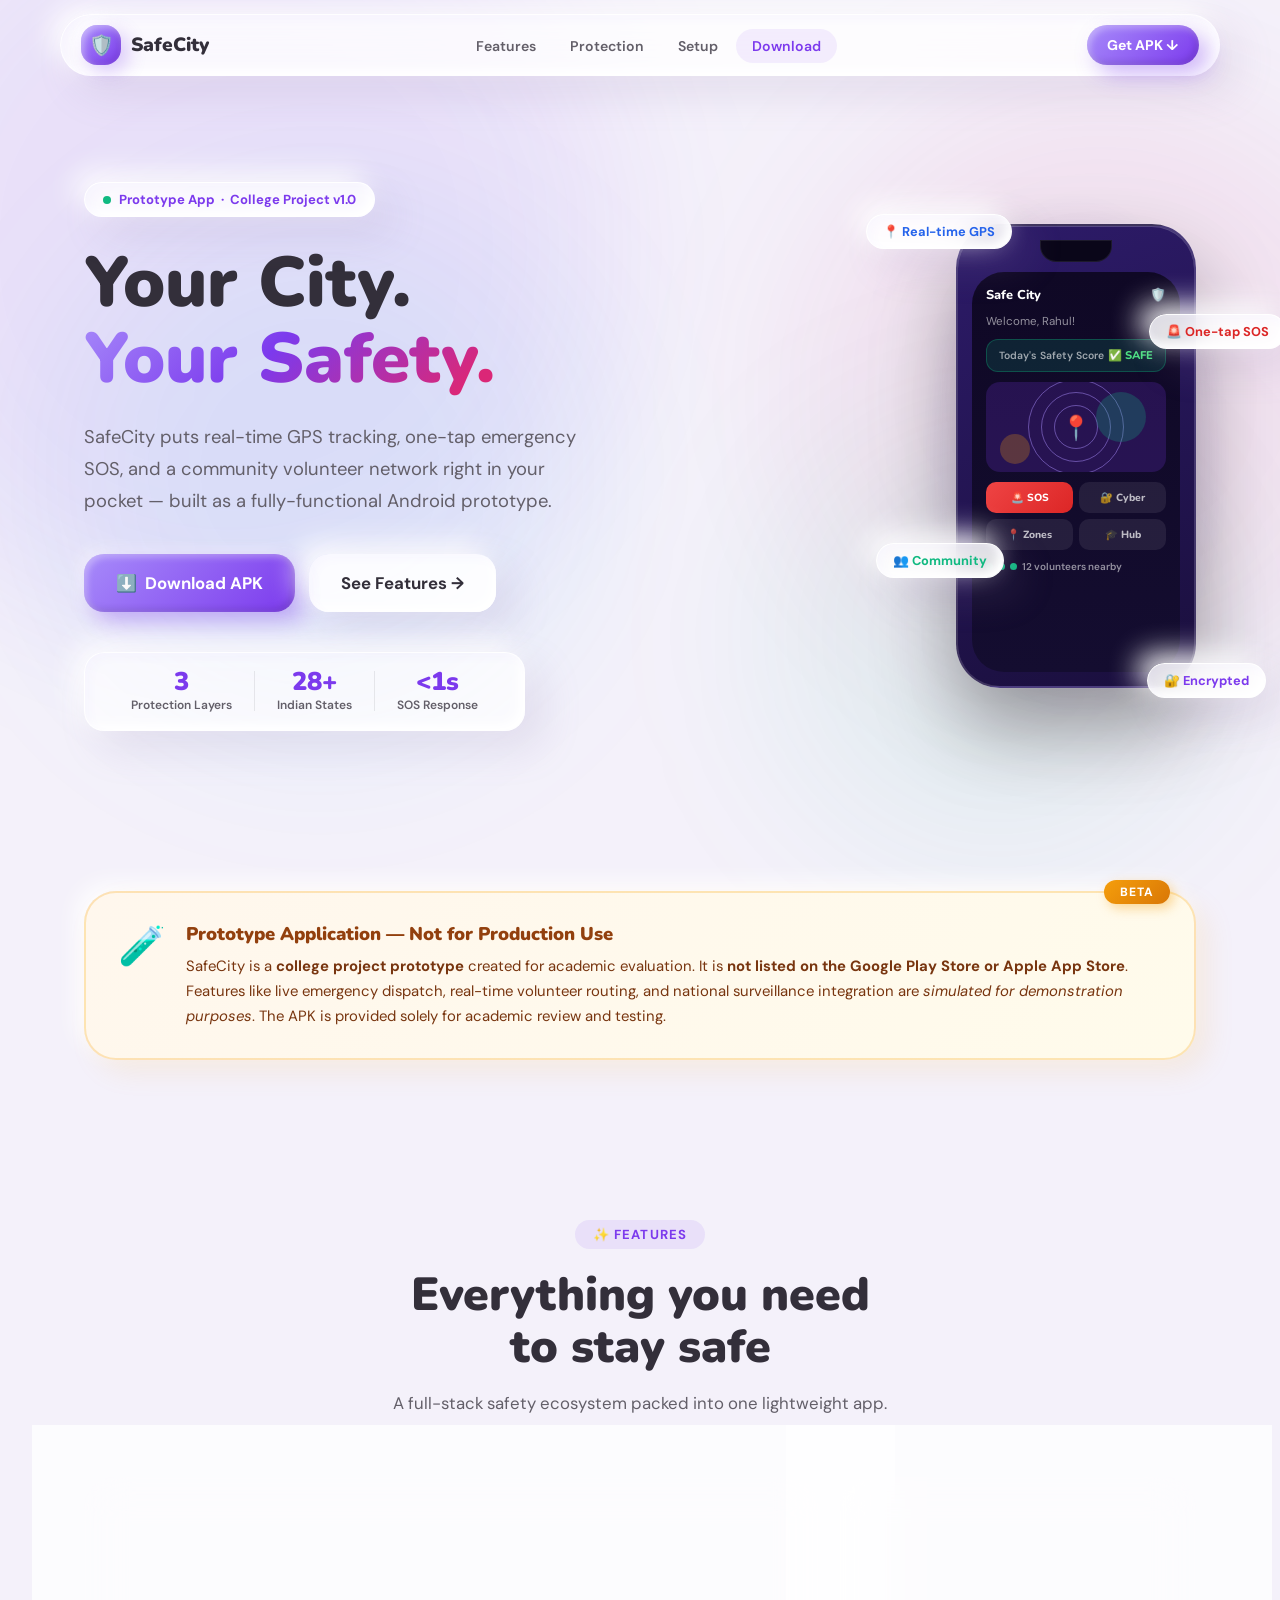
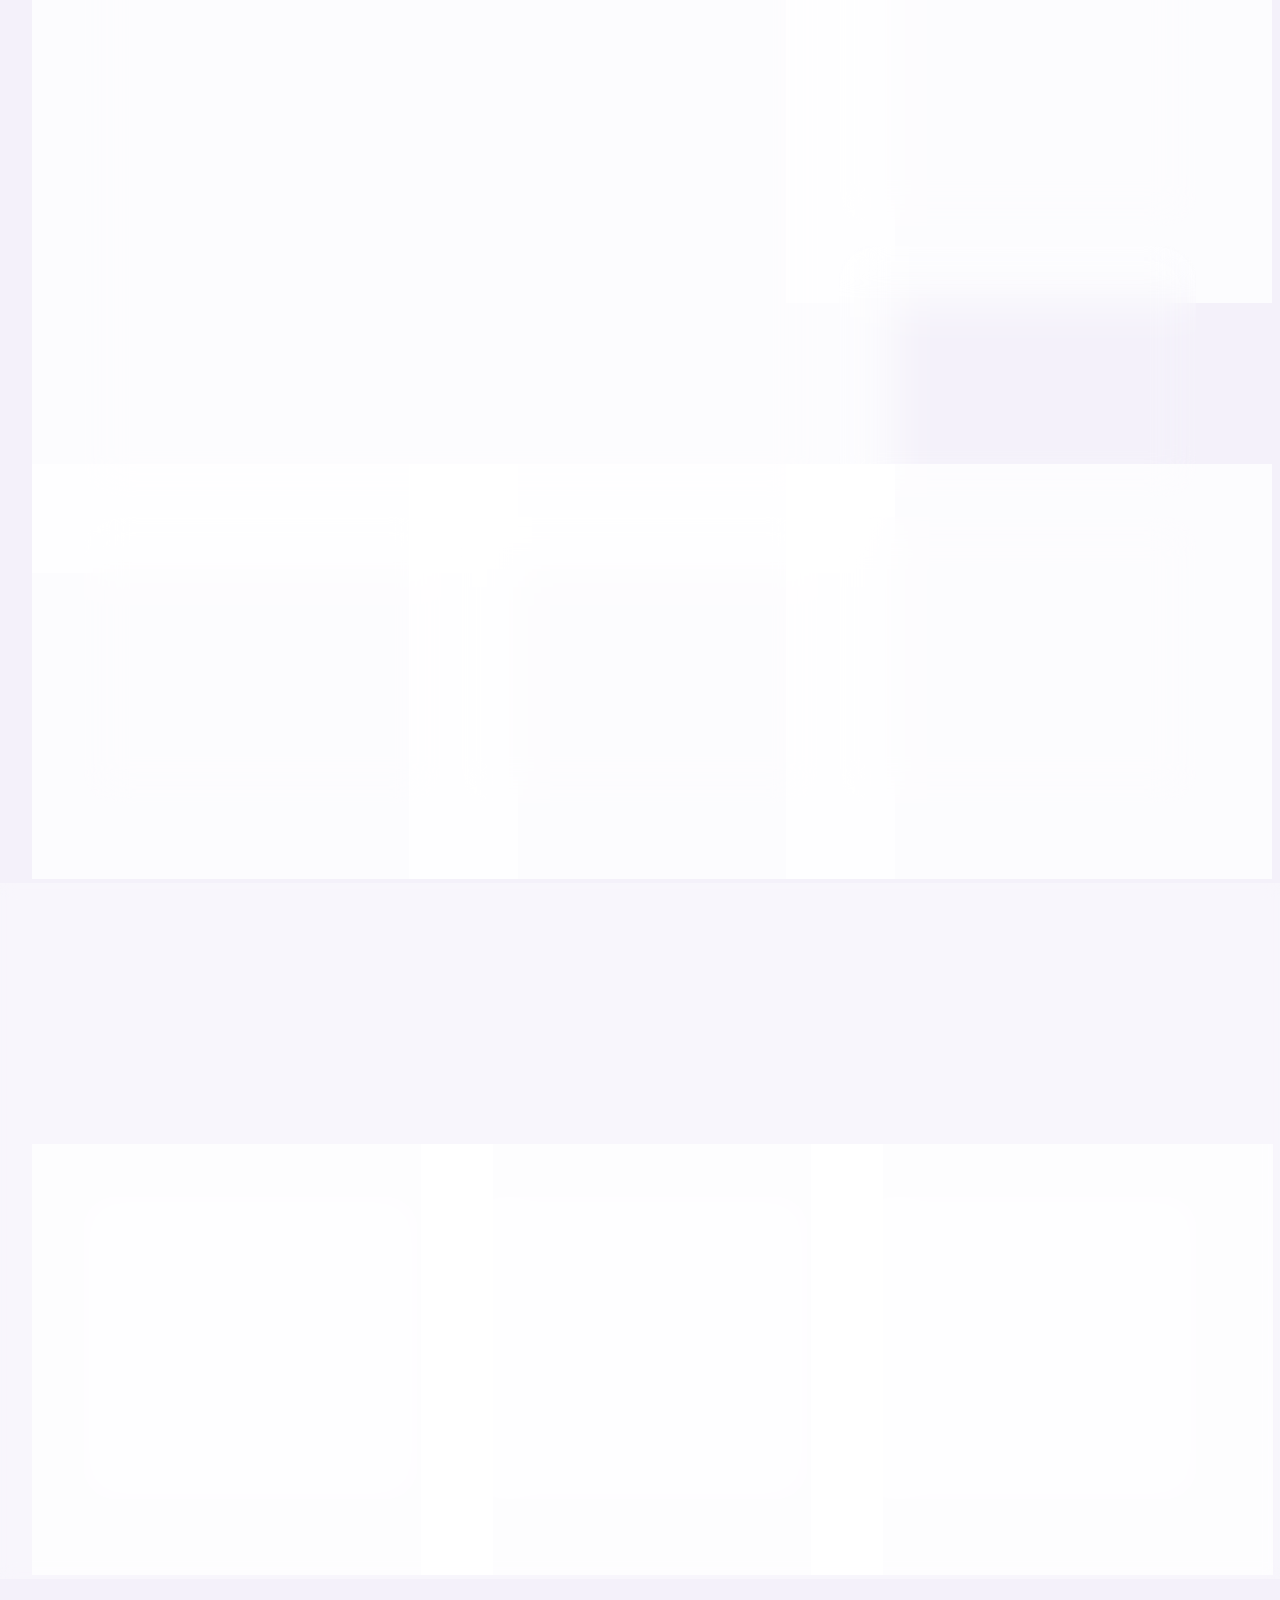
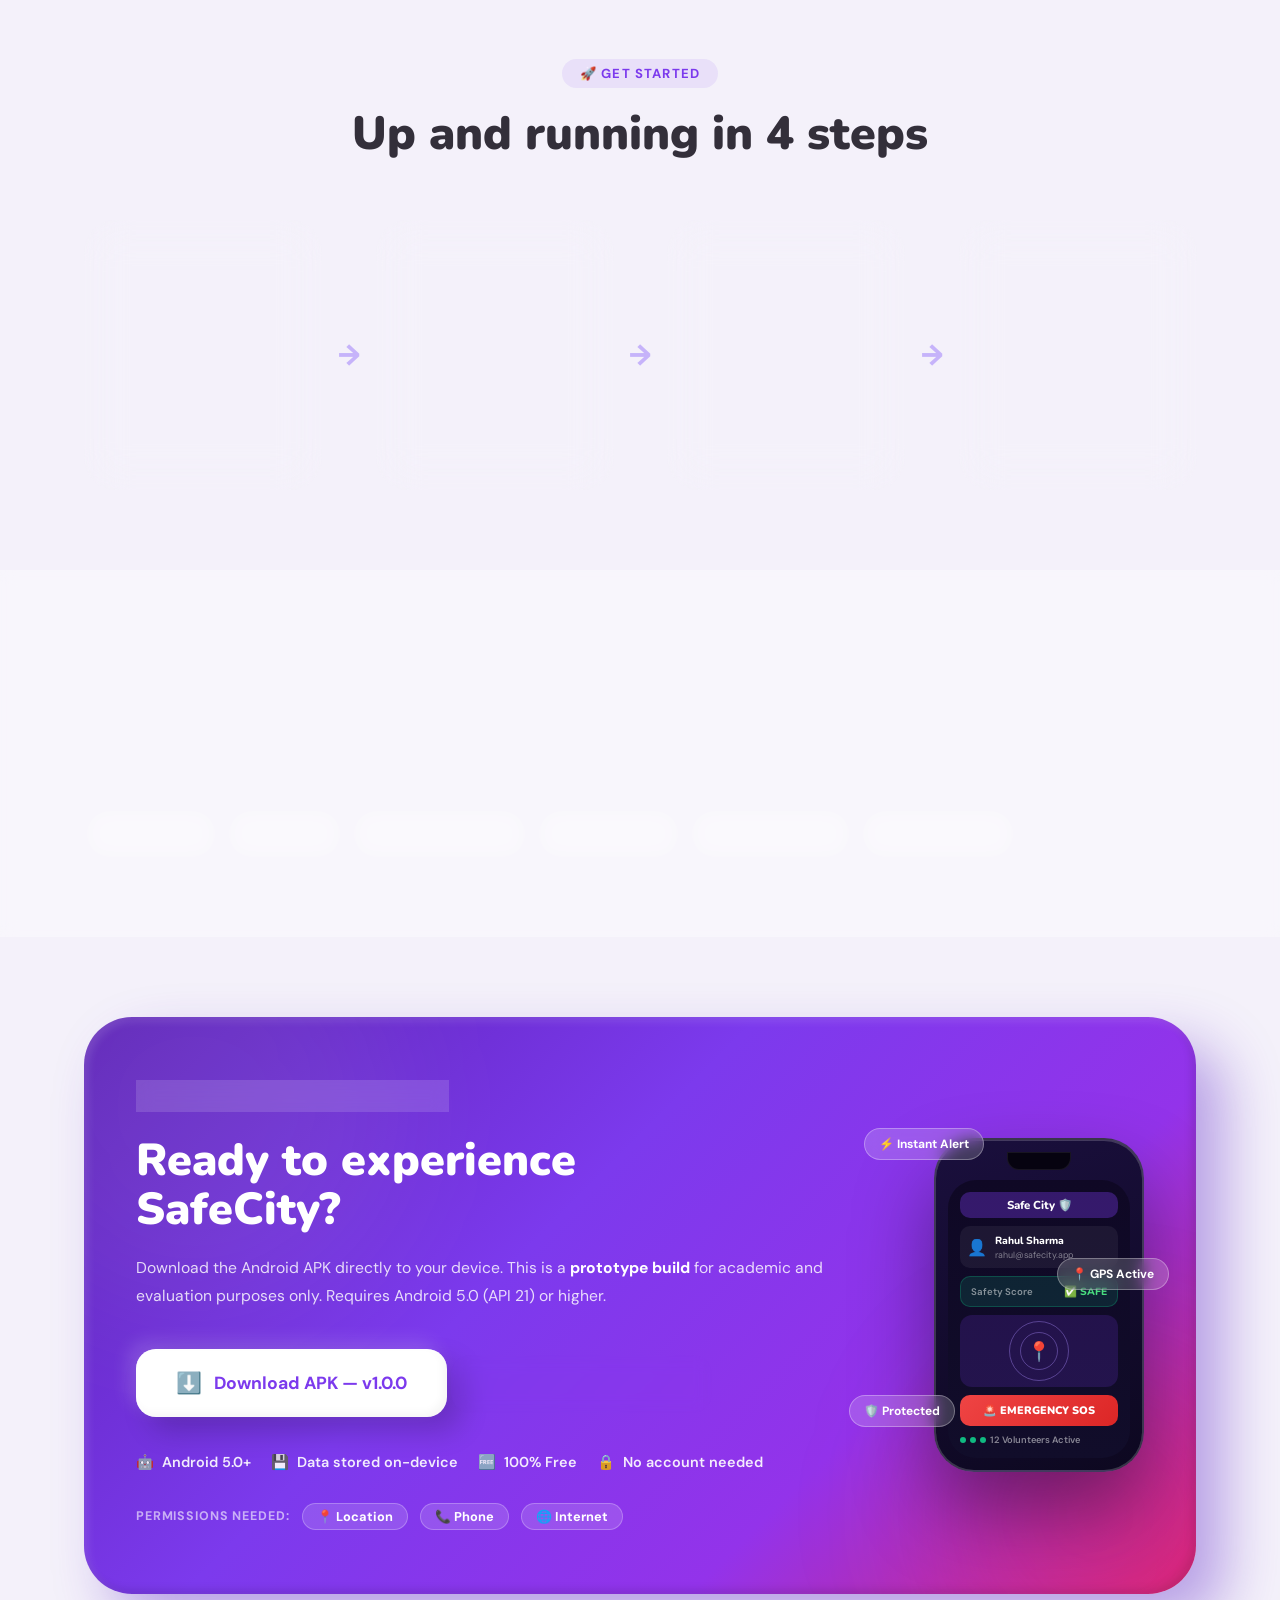
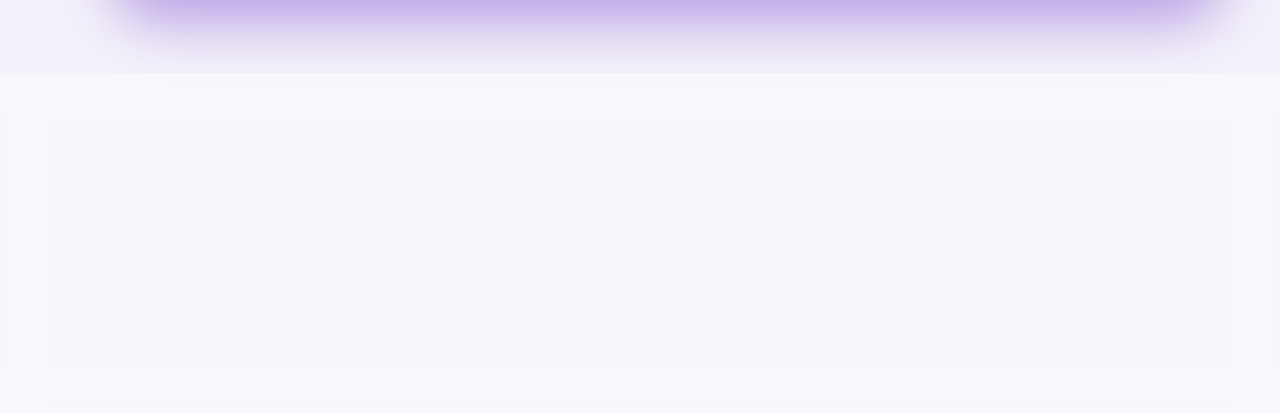
==== commit 8196a786: "fix: mobile APK download - remove cross-origin download attr, add Google Drive fallback" ====
--- a/web/index.html
+++ b/web/index.html
@@ -376,15 +376,31 @@
           Requires Android 5.0 (API 21) or higher.
         </p>
 
+        <!-- Primary: GitHub Releases direct download -->
         <a
-          href="https://github.com/NavDevs/SafeCity/releases/latest/download/SafeCity.apk"
-          download="SafeCity.apk"
+          href="https://github.com/NavDevs/SafeCity/releases/download/v1.0.0/SafeCity.apk"
+          target="_blank"
+          rel="noopener noreferrer"
           class="btn btn-dl"
           id="dl-btn"
-          aria-label="Download APK directly"
+          aria-label="Download APK from GitHub Releases"
         >
           <span class="dl-btn-icon">⬇️</span>
-          Download APK Directly
+          Download APK — v1.0.0
+        </a>
+
+        <!-- Fallback: Google Drive (works on all mobile browsers) -->
+        <a
+          href="https://drive.google.com/drive/folders/1Osf8jMaN_GrT0kpfCPdcXufKZ2qOa4-k?usp=sharing"
+          target="_blank"
+          rel="noopener noreferrer"
+          class="btn btn-ghost btn-dl-alt"
+          id="dl-btn-drive"
+          aria-label="Download APK from Google Drive"
+          style="margin-top:14px;background:rgba(255,255,255,0.15);color:#fff;border:1.5px solid rgba(255,255,255,0.3);backdrop-filter:blur(8px);"
+        >
+          <span>☁️</span>
+          Also on Google Drive
         </a>
 
         <div class="dl-notes">
--- a/web/style.css
+++ b/web/style.css
@@ -891,6 +891,7 @@
   .stat-divider{width:100%;height:1px}
   .dl-card{padding:40px 24px;border-radius:32px}
   .btn-dl{width:100%;justify-content:center;height:60px;font-size:1rem;padding:0 20px}
+  .btn-dl-alt{width:100%;justify-content:center;}
   .proto-banner{flex-direction:column;gap:14px;padding:24px}
   .layers-wrap .layer-connector{display:none}
   .section{padding:50px 0}
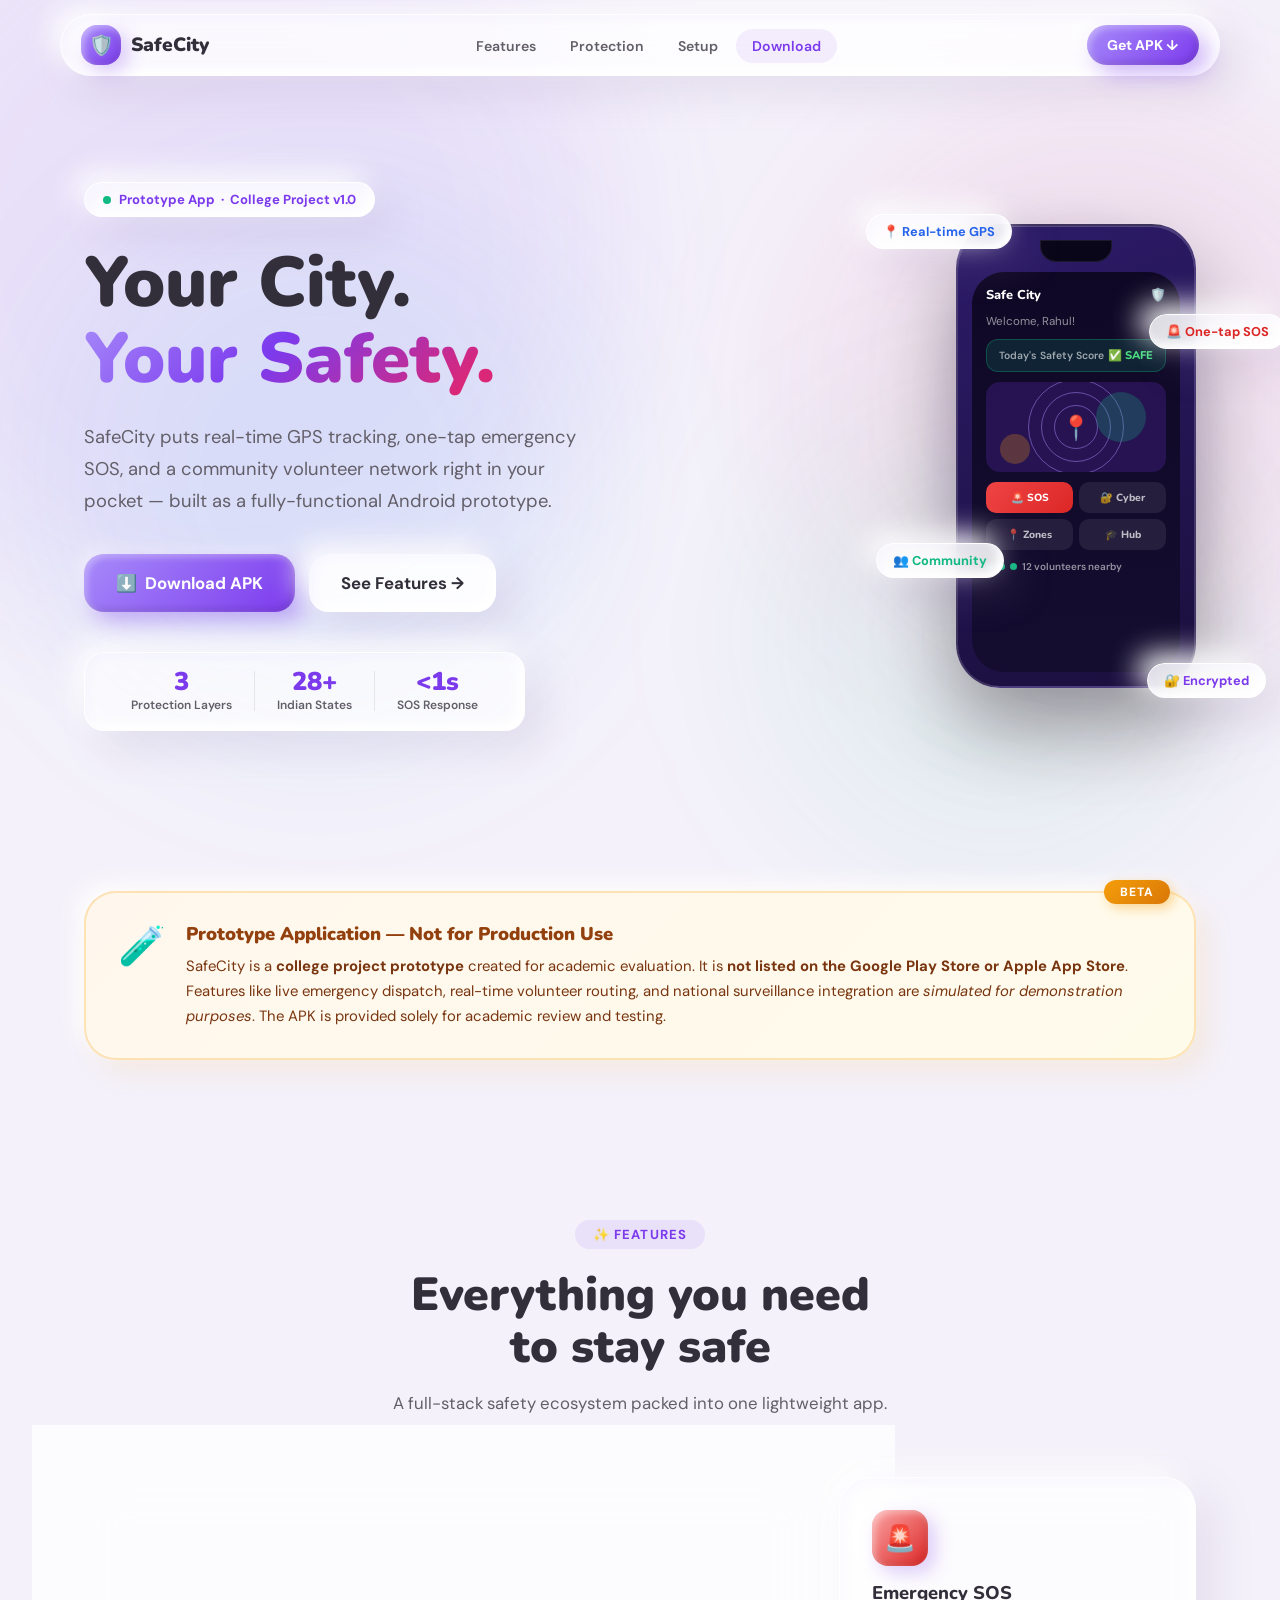
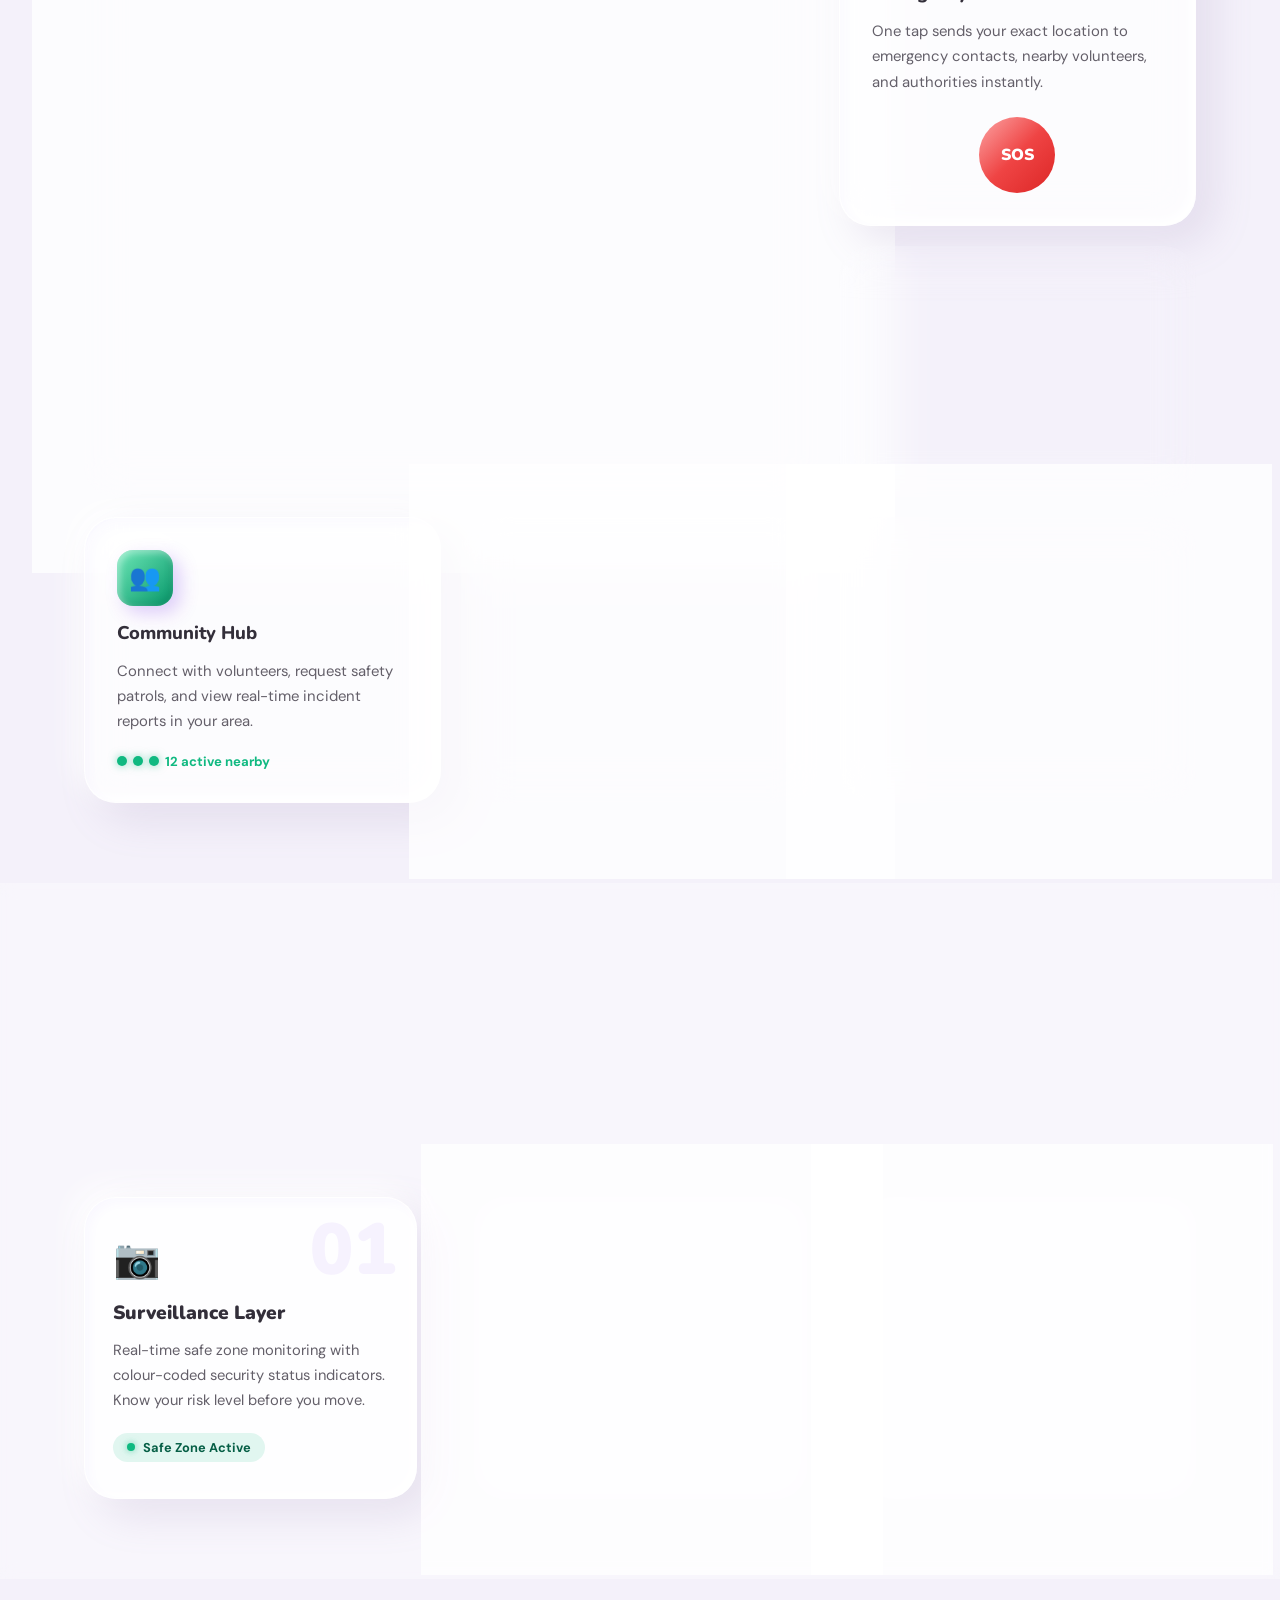
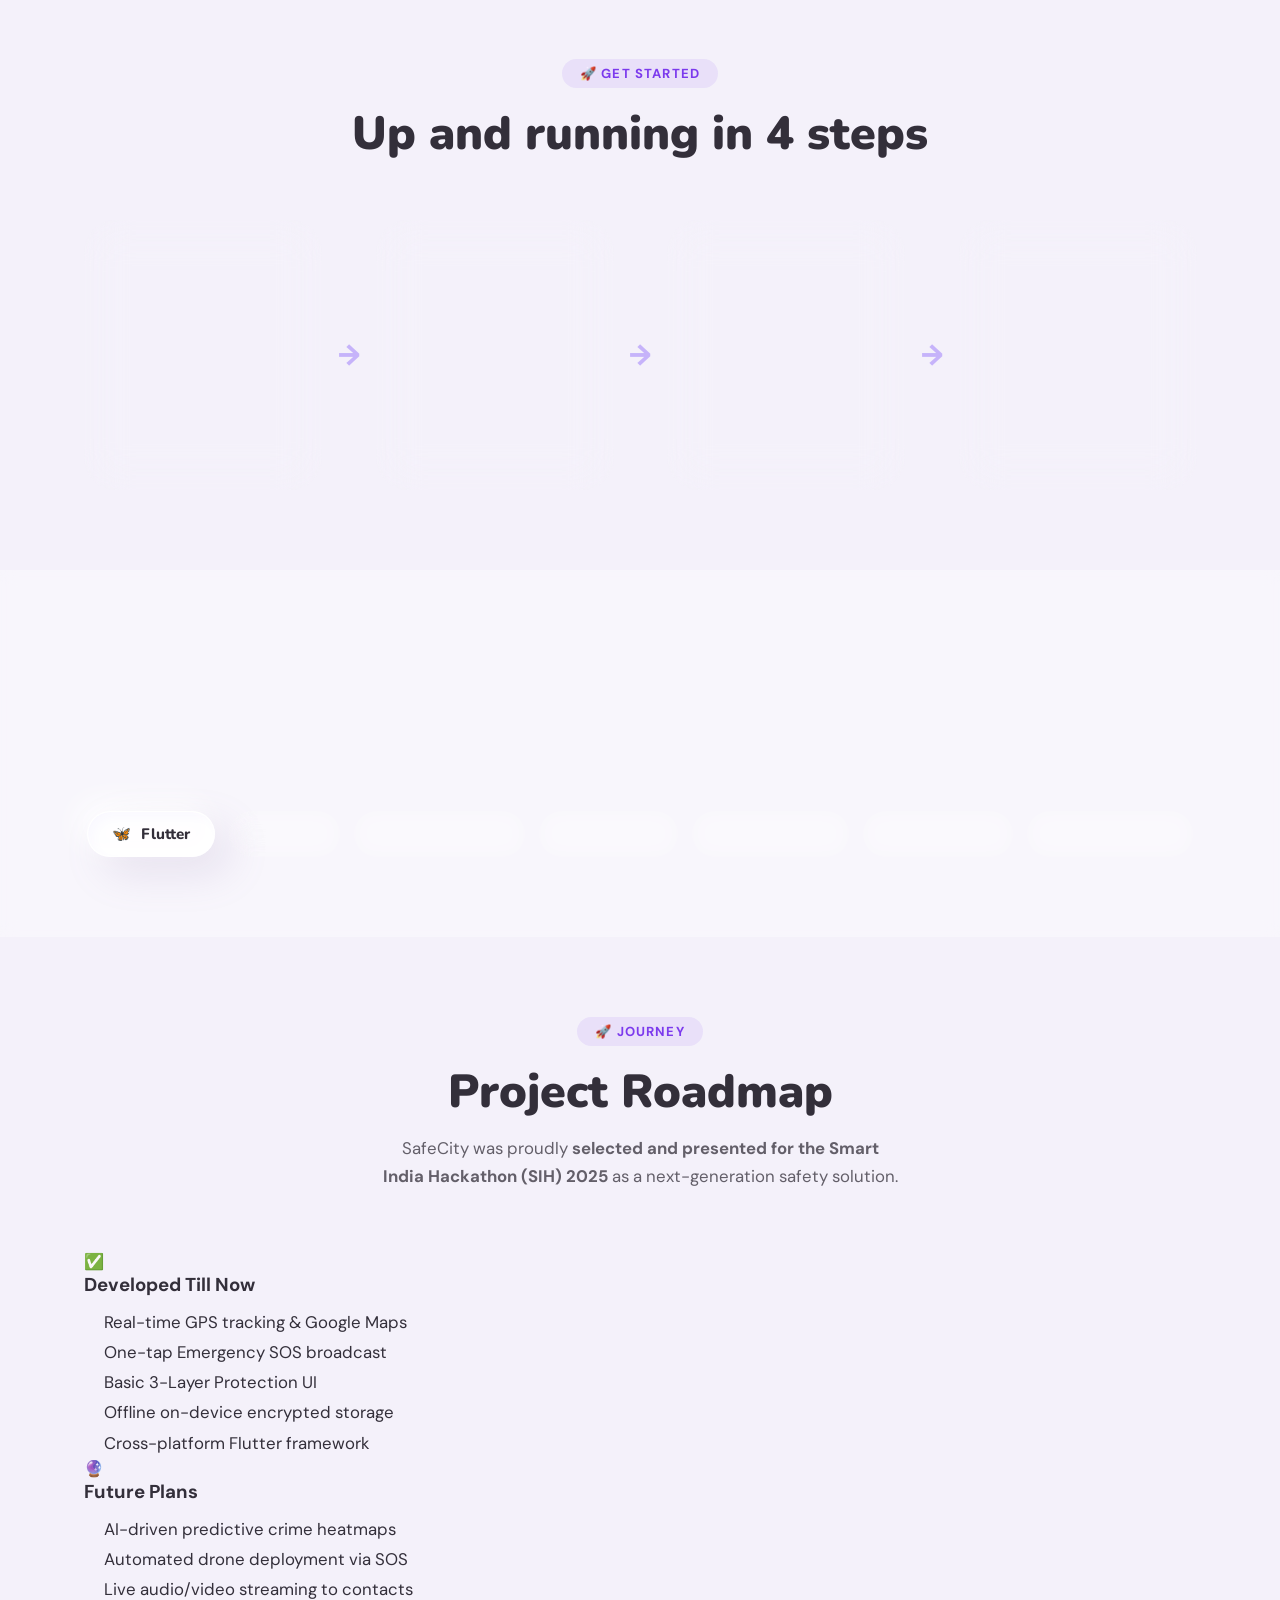
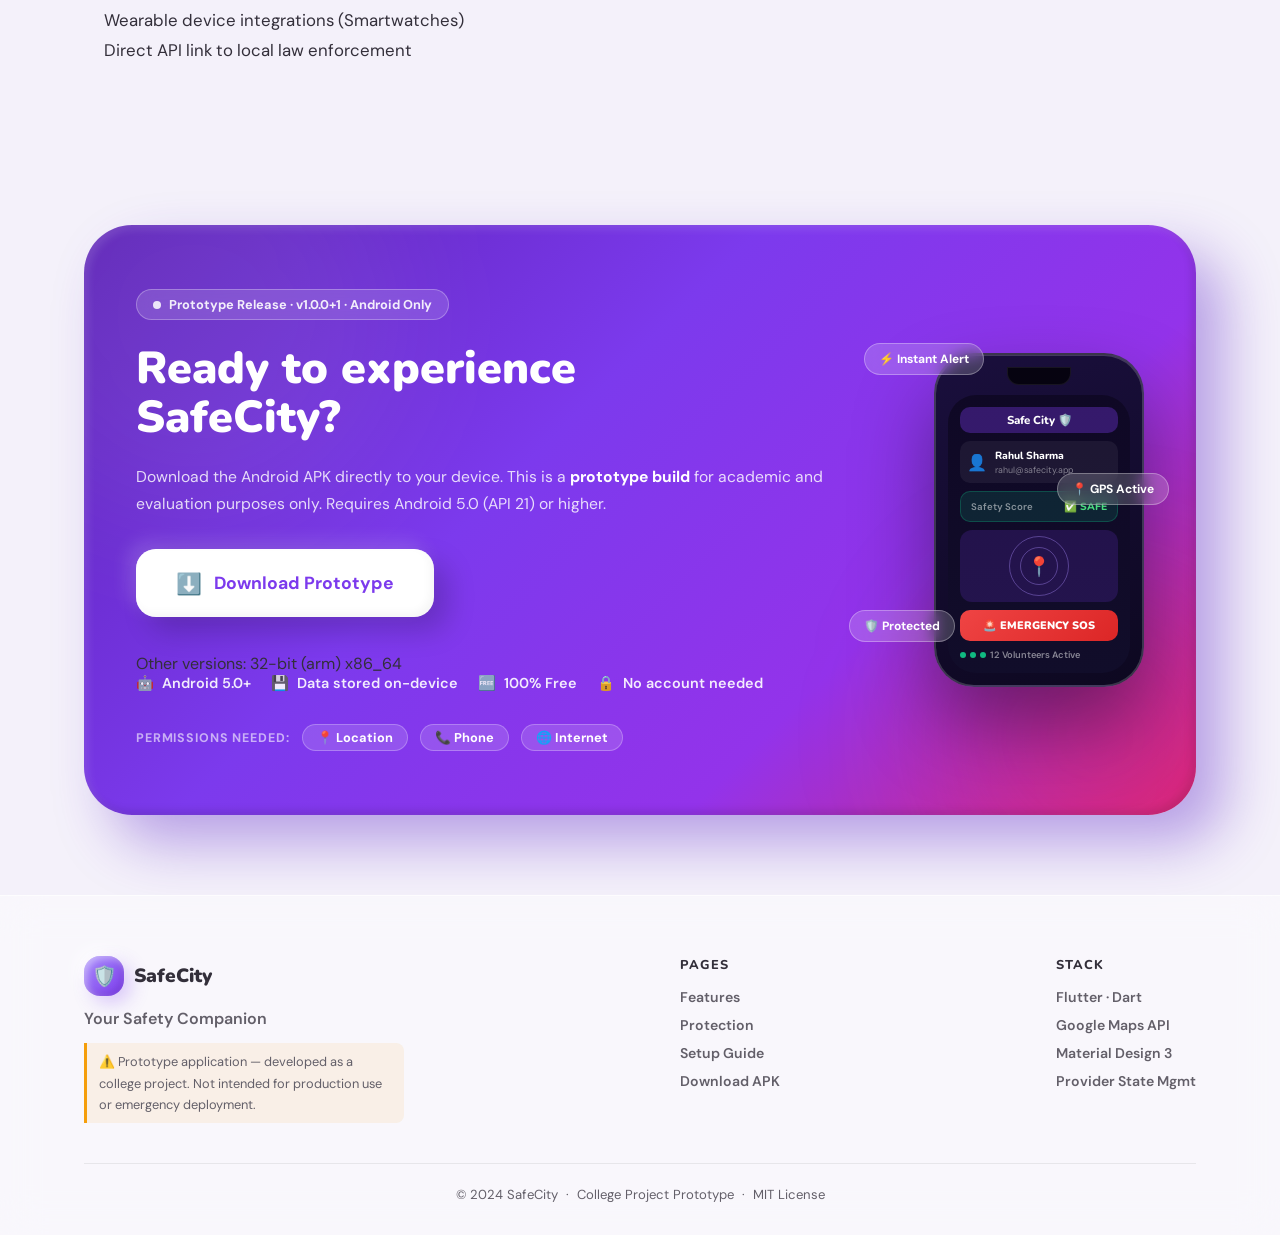
==== commit 93c7c9d9: "docs: add Google Drive link to README, add SIH 2025 and Roadmap to website, update download button t" ====
--- a/web/index.html
+++ b/web/index.html
@@ -356,6 +356,45 @@
 </section>
 
 <!-- ═══════════════════════════════════════════
+     ROADMAP / SIH 2025
+══════════════════════════════════════════════ -->
+<section class="section" id="roadmap" aria-labelledby="rm-title">
+  <div class="container">
+    <div class="section-head">
+      <div class="eyebrow">🚀 Journey</div>
+      <h2 class="section-title" id="rm-title">Project Roadmap</h2>
+      <p class="section-sub">SafeCity was proudly <strong>selected and presented for the Smart India Hackathon (SIH) 2025</strong> as a next-generation safety solution.</p>
+    </div>
+
+    <div class="bento-grid" style="grid-template-columns: repeat(auto-fit, minmax(300px, 1fr));">
+      <div class="bento-card reveal">
+        <div class="bc-emoji">✅</div>
+        <h3 class="bc-title">Developed Till Now</h3>
+        <ul style="color:var(--text-sec); margin-left: 20px; font-size: 1.05rem; line-height: 1.8; margin-top: 10px;">
+          <li>Real-time GPS tracking & Google Maps</li>
+          <li>One-tap Emergency SOS broadcast</li>
+          <li>Basic 3-Layer Protection UI</li>
+          <li>Offline on-device encrypted storage</li>
+          <li>Cross-platform Flutter framework</li>
+        </ul>
+      </div>
+
+      <div class="bento-card reveal">
+        <div class="bc-emoji">🔮</div>
+        <h3 class="bc-title">Future Plans</h3>
+        <ul style="color:var(--text-sec); margin-left: 20px; font-size: 1.05rem; line-height: 1.8; margin-top: 10px;">
+          <li>AI-driven predictive crime heatmaps</li>
+          <li>Automated drone deployment via SOS</li>
+          <li>Live audio/video streaming to contacts</li>
+          <li>Wearable device integrations (Smartwatches)</li>
+          <li>Direct API link to local law enforcement</li>
+        </ul>
+      </div>
+    </div>
+  </div>
+</section>
+
+<!-- ═══════════════════════════════════════════
      DOWNLOAD
 ══════════════════════════════════════════════ -->
 <section class="section" id="download" aria-labelledby="dl-title">
@@ -376,32 +415,23 @@
           Requires Android 5.0 (API 21) or higher.
         </p>
 
-        <!-- Primary: GitHub Releases direct download -->
+        <!-- Smart Download Button -->
         <a
-          href="https://github.com/NavDevs/SafeCity/releases/download/v1.0.0/SafeCity.apk"
-          target="_blank"
-          rel="noopener noreferrer"
+          href="downloads/SafeCity-arm64-v8a.apk"
           class="btn btn-dl"
           id="dl-btn"
-          aria-label="Download APK from GitHub Releases"
+          aria-label="Download APK"
         >
           <span class="dl-btn-icon">⬇️</span>
-          Download APK — v1.0.0
+          Download Prototype
         </a>
 
-        <!-- Fallback: Google Drive (works on all mobile browsers) -->
-        <a
-          href="https://drive.google.com/drive/folders/1Osf8jMaN_GrT0kpfCPdcXufKZ2qOa4-k?usp=sharing"
-          target="_blank"
-          rel="noopener noreferrer"
-          class="btn btn-ghost btn-dl-alt"
-          id="dl-btn-drive"
-          aria-label="Download APK from Google Drive"
-          style="margin-top:14px;background:rgba(255,255,255,0.15);color:#fff;border:1.5px solid rgba(255,255,255,0.3);backdrop-filter:blur(8px);"
-        >
-          <span>☁️</span>
-          Also on Google Drive
-        </a>
+        <!-- ABI picker for advanced users -->
+        <div class="abi-row" id="abi-row">
+          <span class="abi-label">Other versions:</span>
+          <a href="downloads/SafeCity-armeabi-v7a.apk" class="abi-chip" id="dl-v7a">32-bit (arm)</a>
+          <a href="downloads/SafeCity-x86_64.apk" class="abi-chip" id="dl-x64">x86_64</a>
+        </div>
 
         <div class="dl-notes">
           <div class="dl-note"><span>🤖</span> Android 5.0+</div>
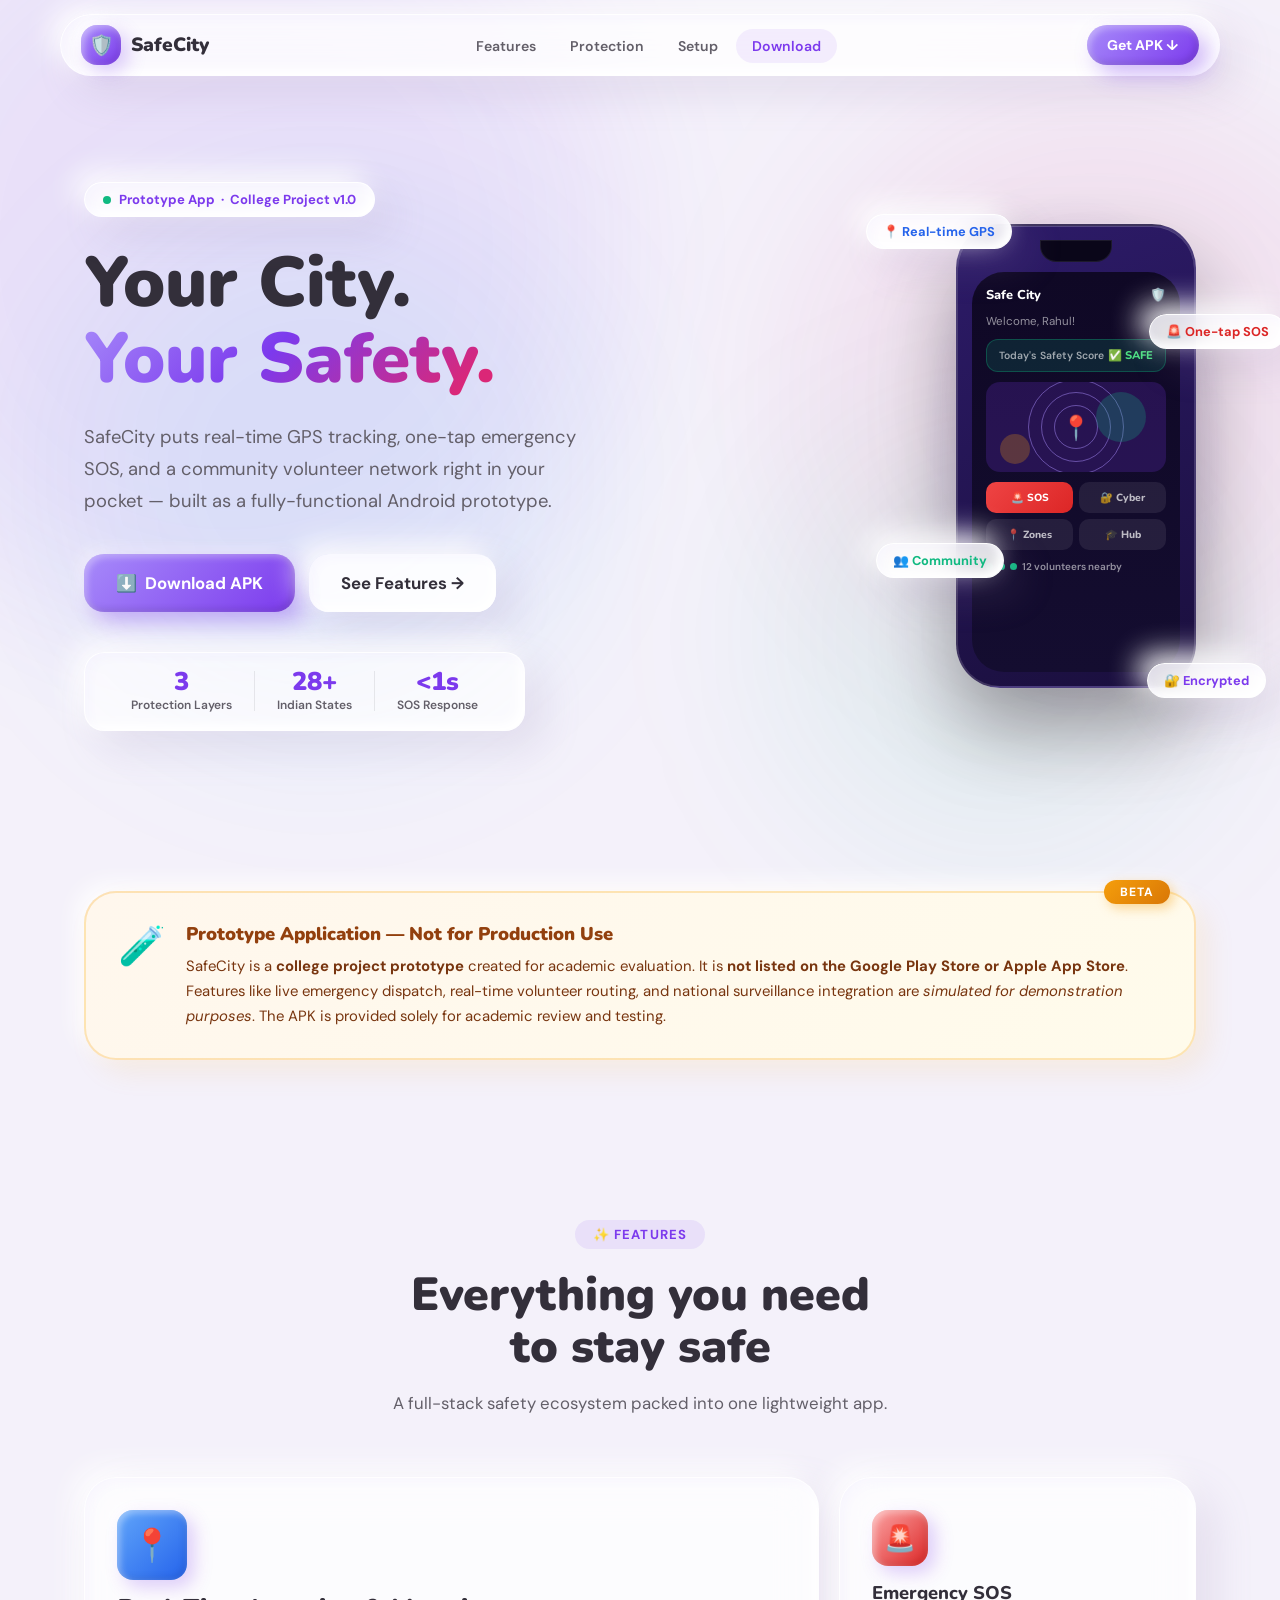
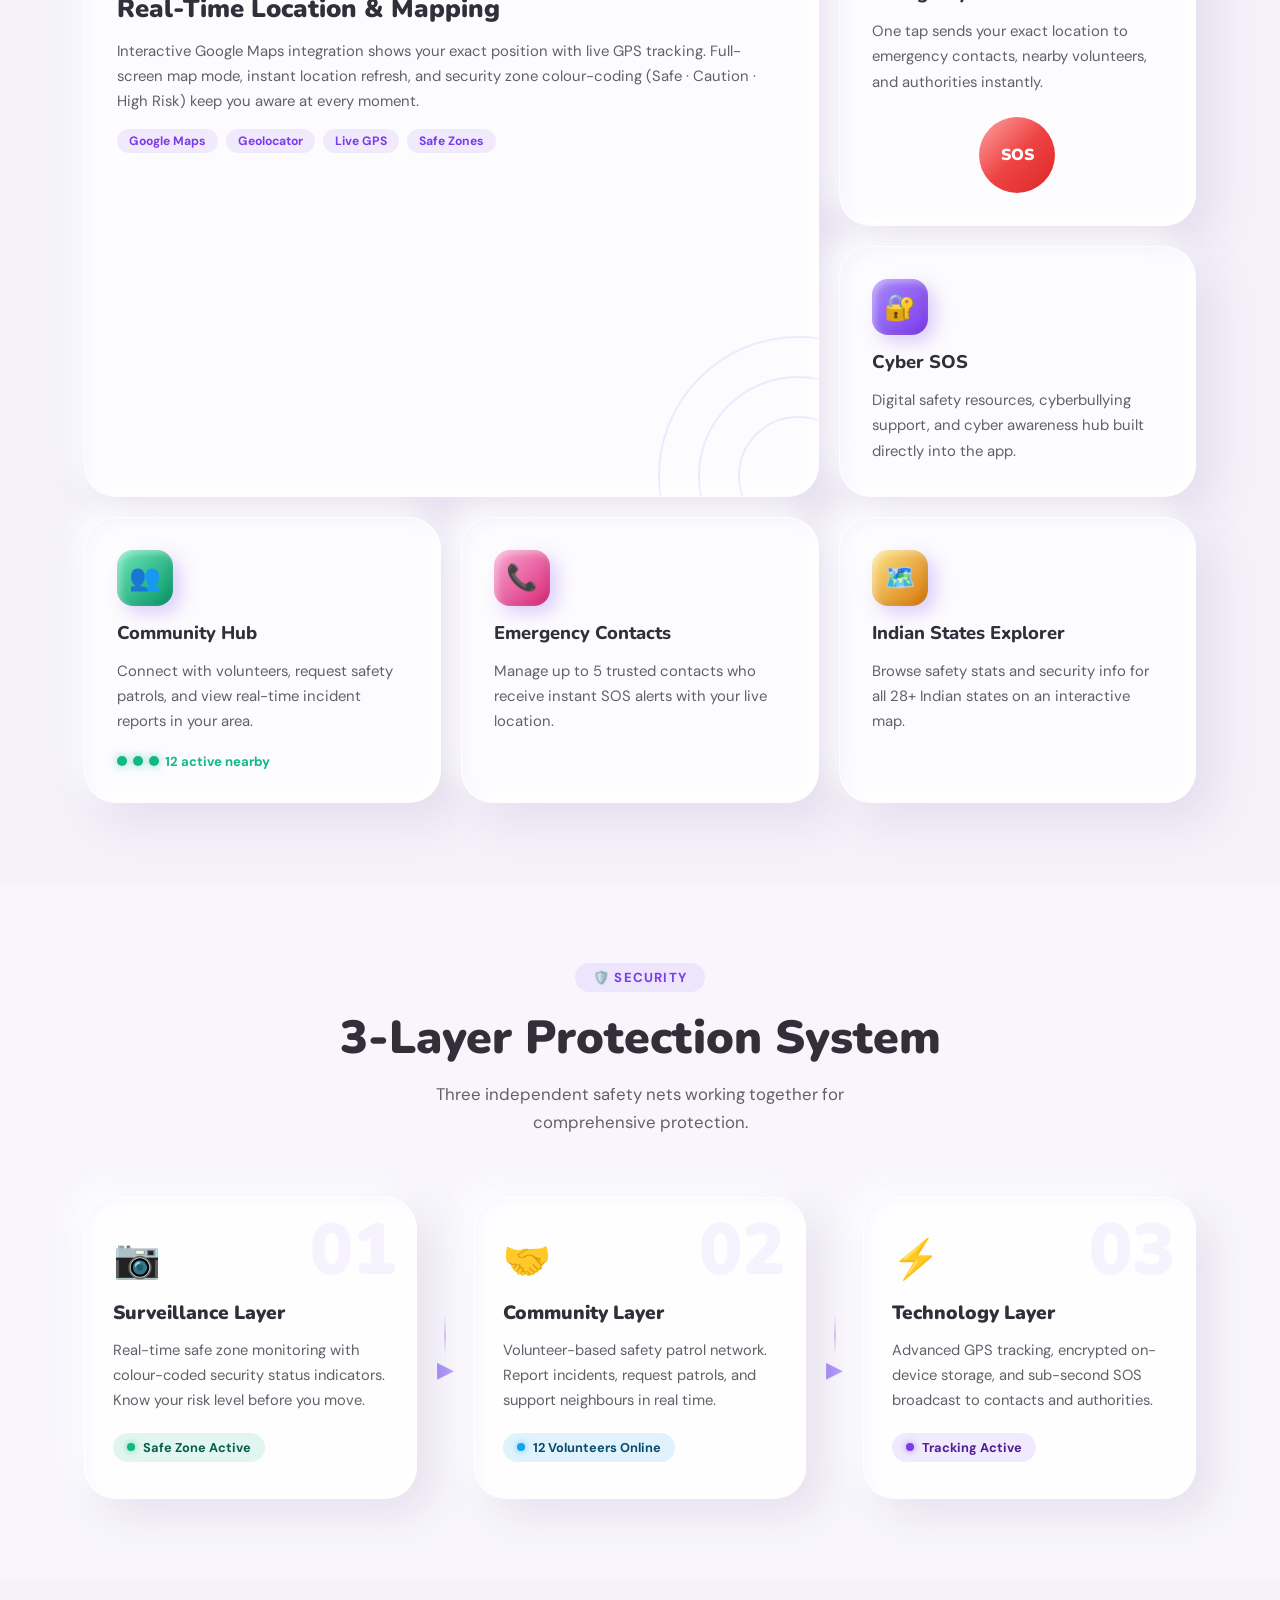
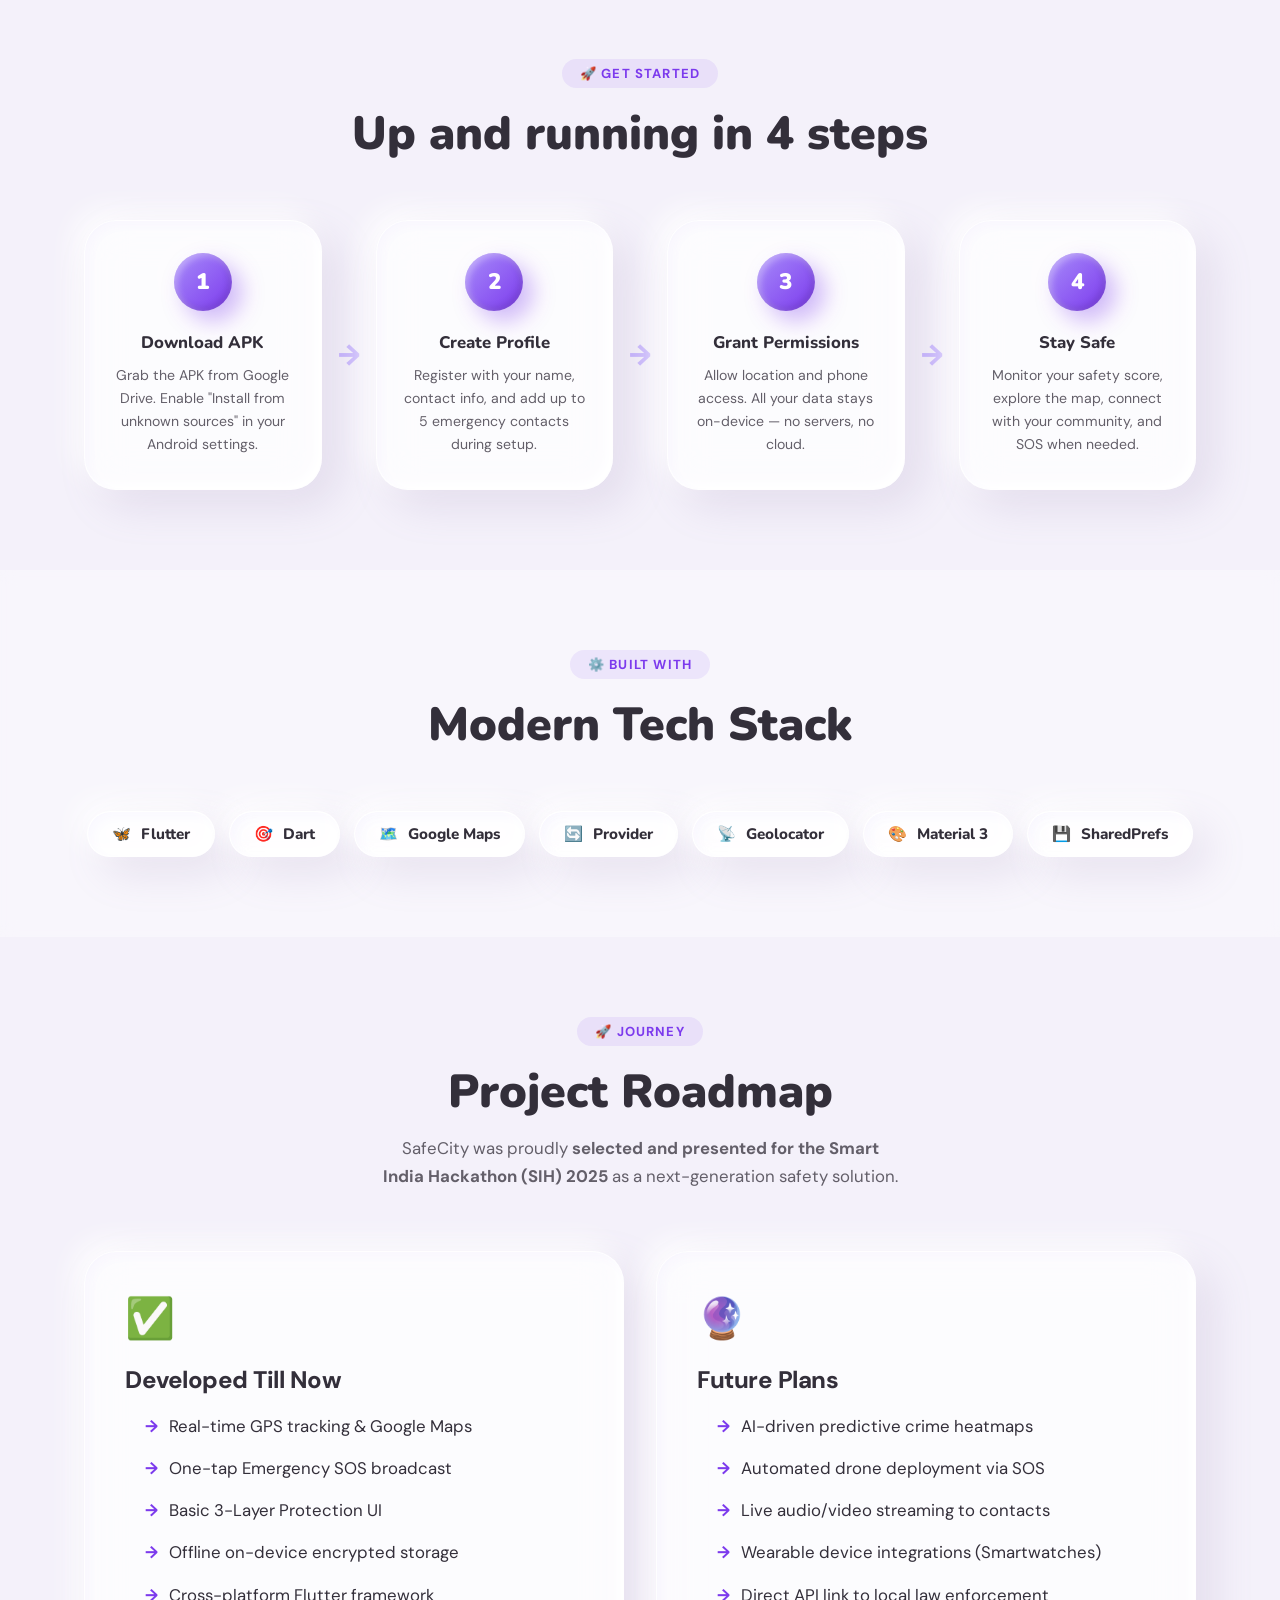
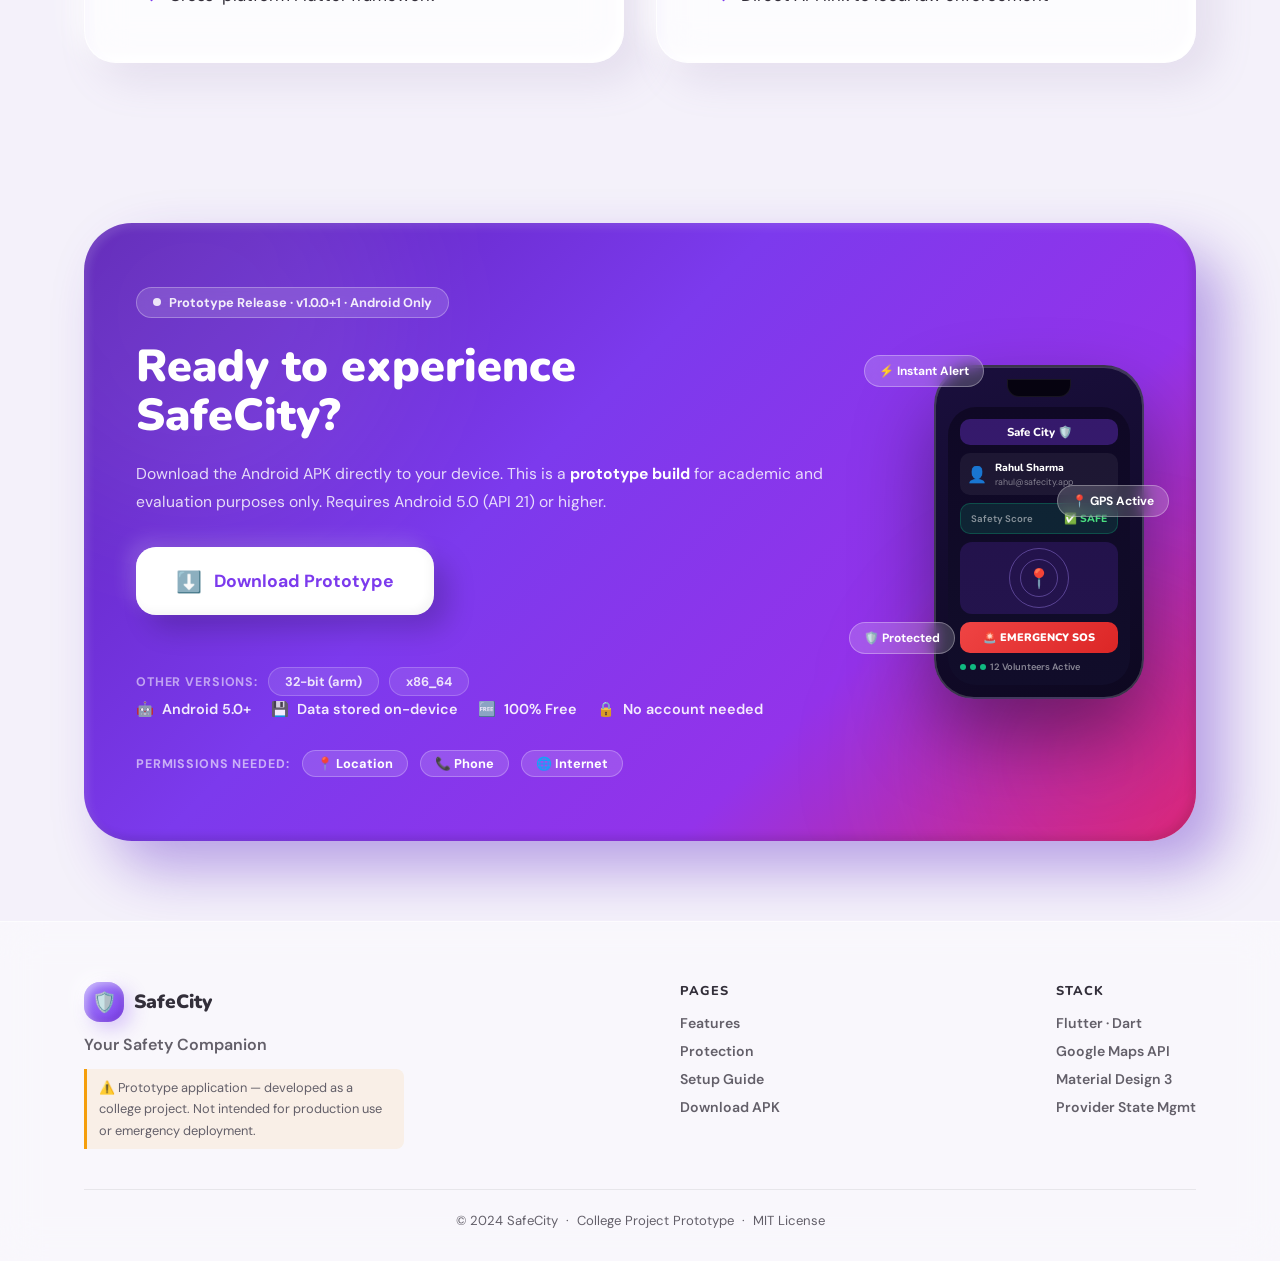
==== commit 4eded270: "style: apply claymorphism bento card styling to roadmap section" ====
--- a/web/index.html
+++ b/web/index.html
@@ -370,7 +370,7 @@
       <div class="bento-card reveal">
         <div class="bc-emoji">✅</div>
         <h3 class="bc-title">Developed Till Now</h3>
-        <ul style="color:var(--text-sec); margin-left: 20px; font-size: 1.05rem; line-height: 1.8; margin-top: 10px;">
+        <ul class="bc-list">
           <li>Real-time GPS tracking & Google Maps</li>
           <li>One-tap Emergency SOS broadcast</li>
           <li>Basic 3-Layer Protection UI</li>
@@ -382,7 +382,7 @@
       <div class="bento-card reveal">
         <div class="bc-emoji">🔮</div>
         <h3 class="bc-title">Future Plans</h3>
-        <ul style="color:var(--text-sec); margin-left: 20px; font-size: 1.05rem; line-height: 1.8; margin-top: 10px;">
+        <ul class="bc-list">
           <li>AI-driven predictive crime heatmaps</li>
           <li>Automated drone deployment via SOS</li>
           <li>Live audio/video streaming to contacts</li>
--- a/web/style.css
+++ b/web/style.css
@@ -740,6 +740,20 @@
   background:rgba(255,255,255,.14);border:1px solid rgba(255,255,255,.25);
   border-radius:100px;padding:4px 14px;font-size:.8rem;font-weight:700;color:#fff;
 }
+.abi-row{
+  display:flex;flex-wrap:wrap;align-items:center;gap:10px;
+  margin-top:16px;margin-bottom:4px;
+}
+.abi-label{
+  font-size:.78rem;font-weight:700;text-transform:uppercase;
+  letter-spacing:.07em;color:rgba(255,255,255,.55);
+}
+.abi-chip{
+  background:rgba(255,255,255,.1);border:1px solid rgba(255,255,255,.2);
+  border-radius:100px;padding:5px 16px;font-size:.8rem;font-weight:700;color:rgba(255,255,255,.85);
+  transition:background .2s ease;
+}
+.abi-chip:hover{background:rgba(255,255,255,.2);color:#fff}
 
 /* Download phone mockup */
 .dl-phone-wrap{
@@ -822,6 +836,58 @@
 .dbf1{top:-10px;left:-70px;animation:chip-a 6s ease-in-out infinite}
 .dbf2{top:120px;right:-25px;animation:chip-b 7.5s ease-in-out infinite}
 .dbf3{bottom:45px;left:-85px;animation:chip-c 8s ease-in-out infinite}
+
+/* Project Roadmap Bento Cards */
+.bento-grid {
+  display: grid;
+  gap: 32px;
+  margin-top: 48px;
+}
+.bento-card {
+  background: var(--card);
+  backdrop-filter: blur(22px);
+  -webkit-backdrop-filter: blur(22px);
+  border: 1px solid var(--card-b);
+  border-radius: var(--r-lg);
+  padding: 40px;
+  box-shadow: var(--sh-card);
+  transition: all 0.4s cubic-bezier(0.16,1,0.3,1);
+}
+.bento-card:hover {
+  transform: translateY(-8px);
+  box-shadow: var(--sh-card-hov);
+}
+.bc-emoji {
+  font-size: 2.5rem;
+  margin-bottom: 20px;
+}
+.bc-title {
+  font-size: 1.5rem;
+  font-weight: 800;
+  color: var(--fg);
+  margin-bottom: 16px;
+  letter-spacing: -0.02em;
+}
+.bc-list {
+  color: var(--text-sec);
+  margin-left: 20px;
+  font-size: 1.05rem;
+  line-height: 1.8;
+  margin-top: 10px;
+  list-style: none;
+}
+.bc-list li {
+  margin-bottom: 12px;
+  position: relative;
+  padding-left: 24px;
+}
+.bc-list li::before {
+  content: '→';
+  position: absolute;
+  left: 0;
+  color: var(--accent);
+  font-weight: bold;
+}
 
 /* ══════════════════════════════════════════
    FOOTER
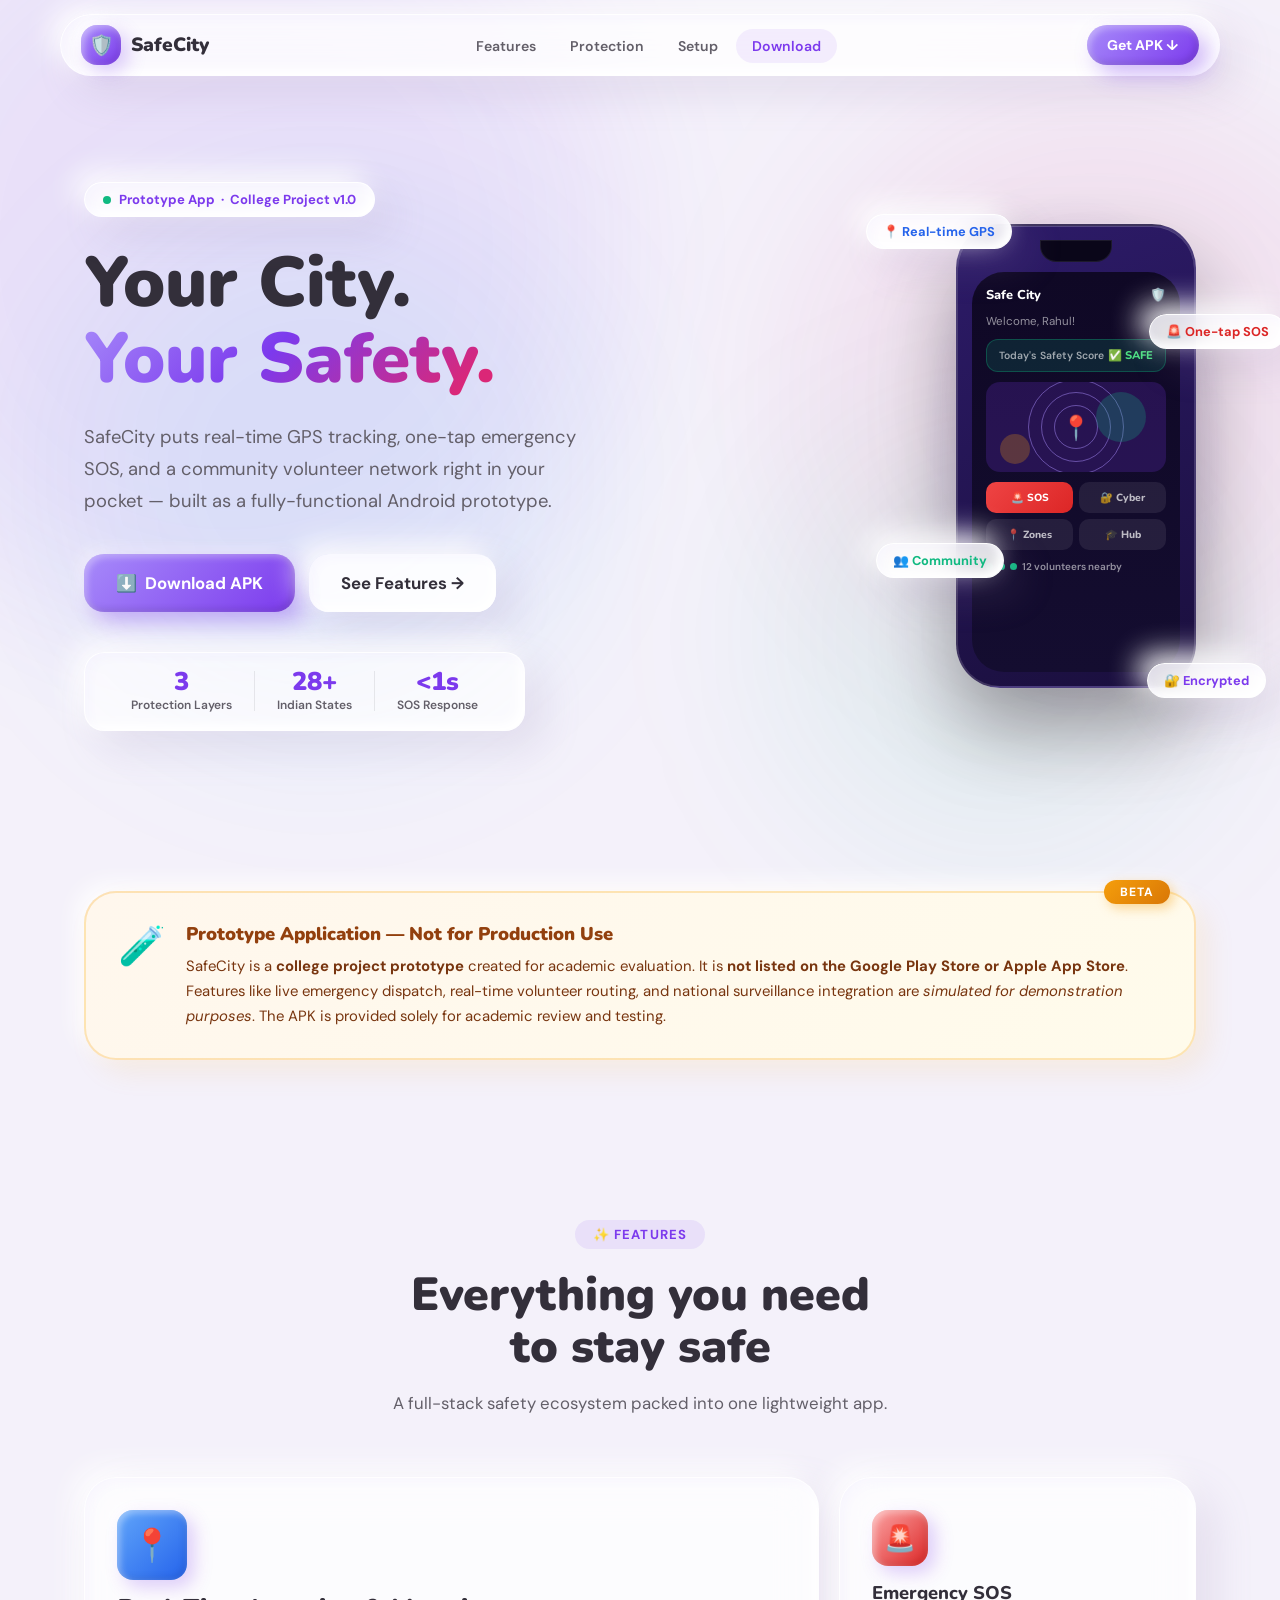
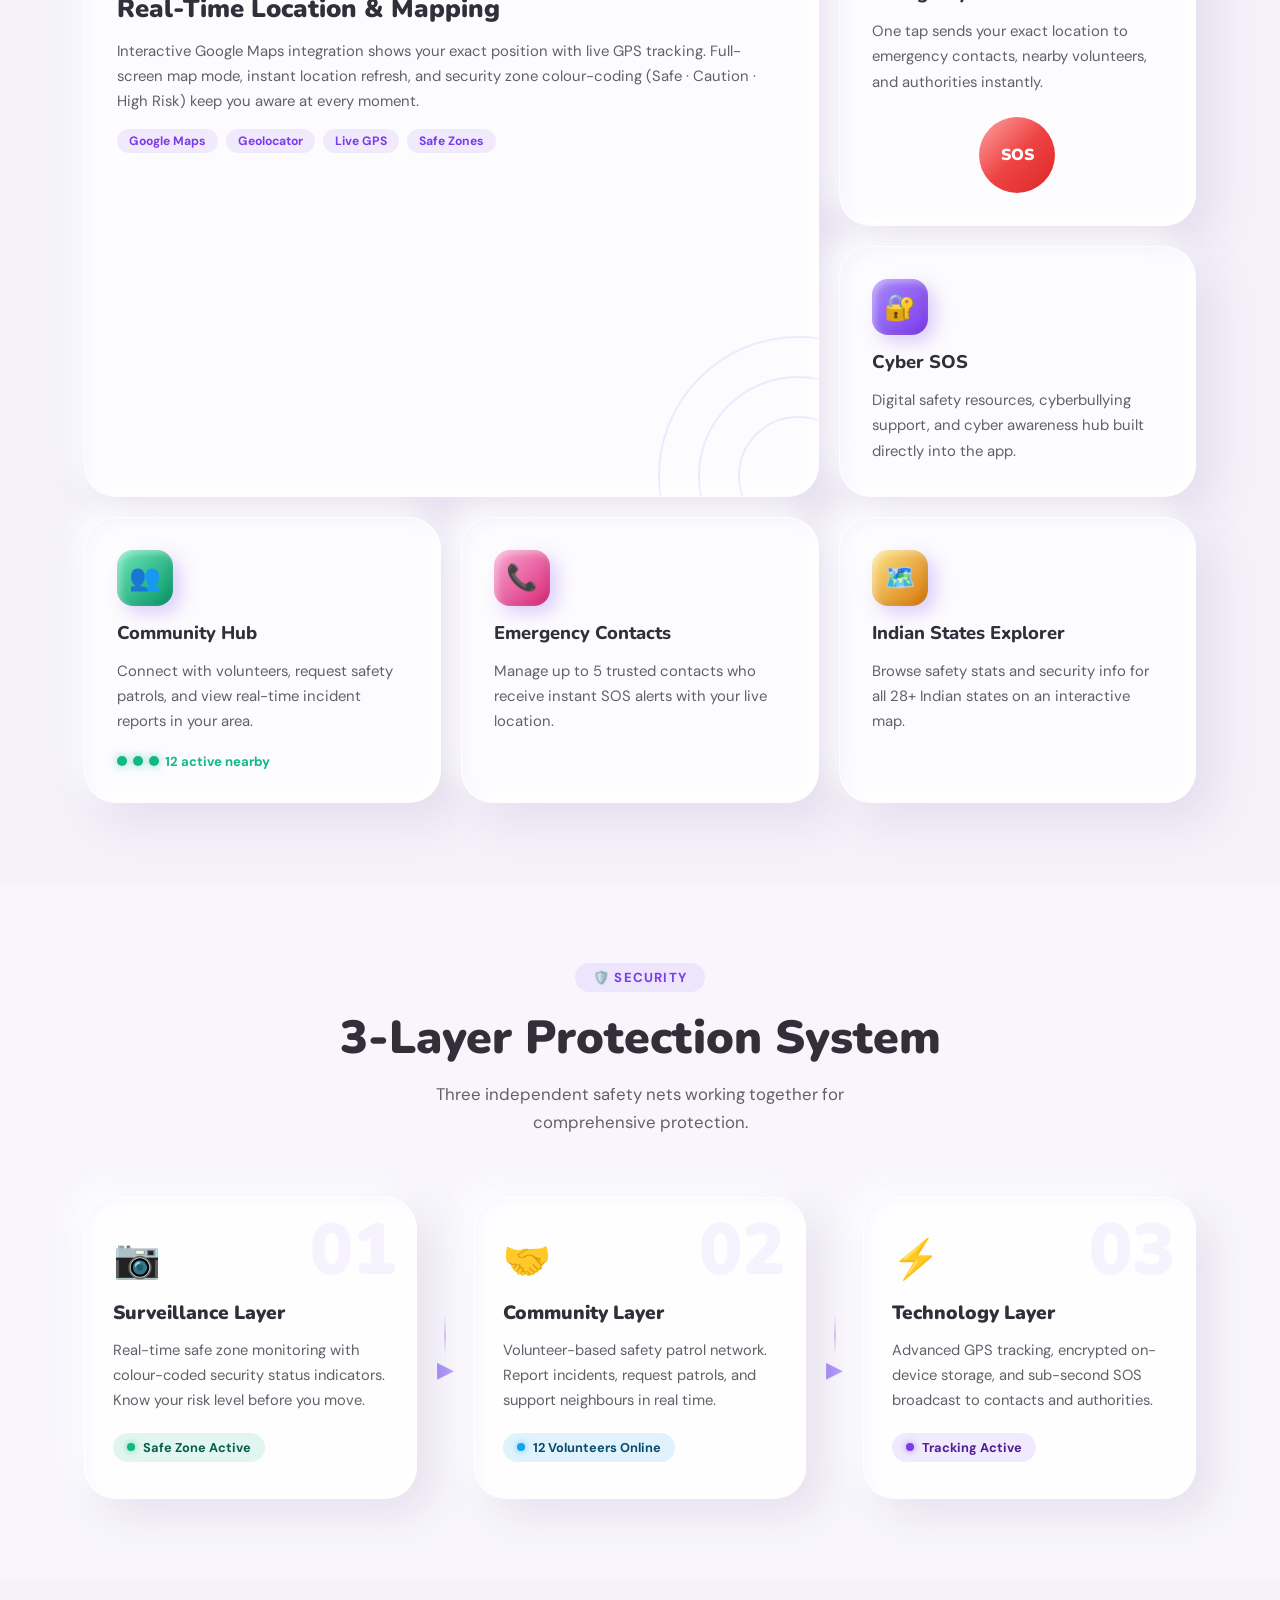
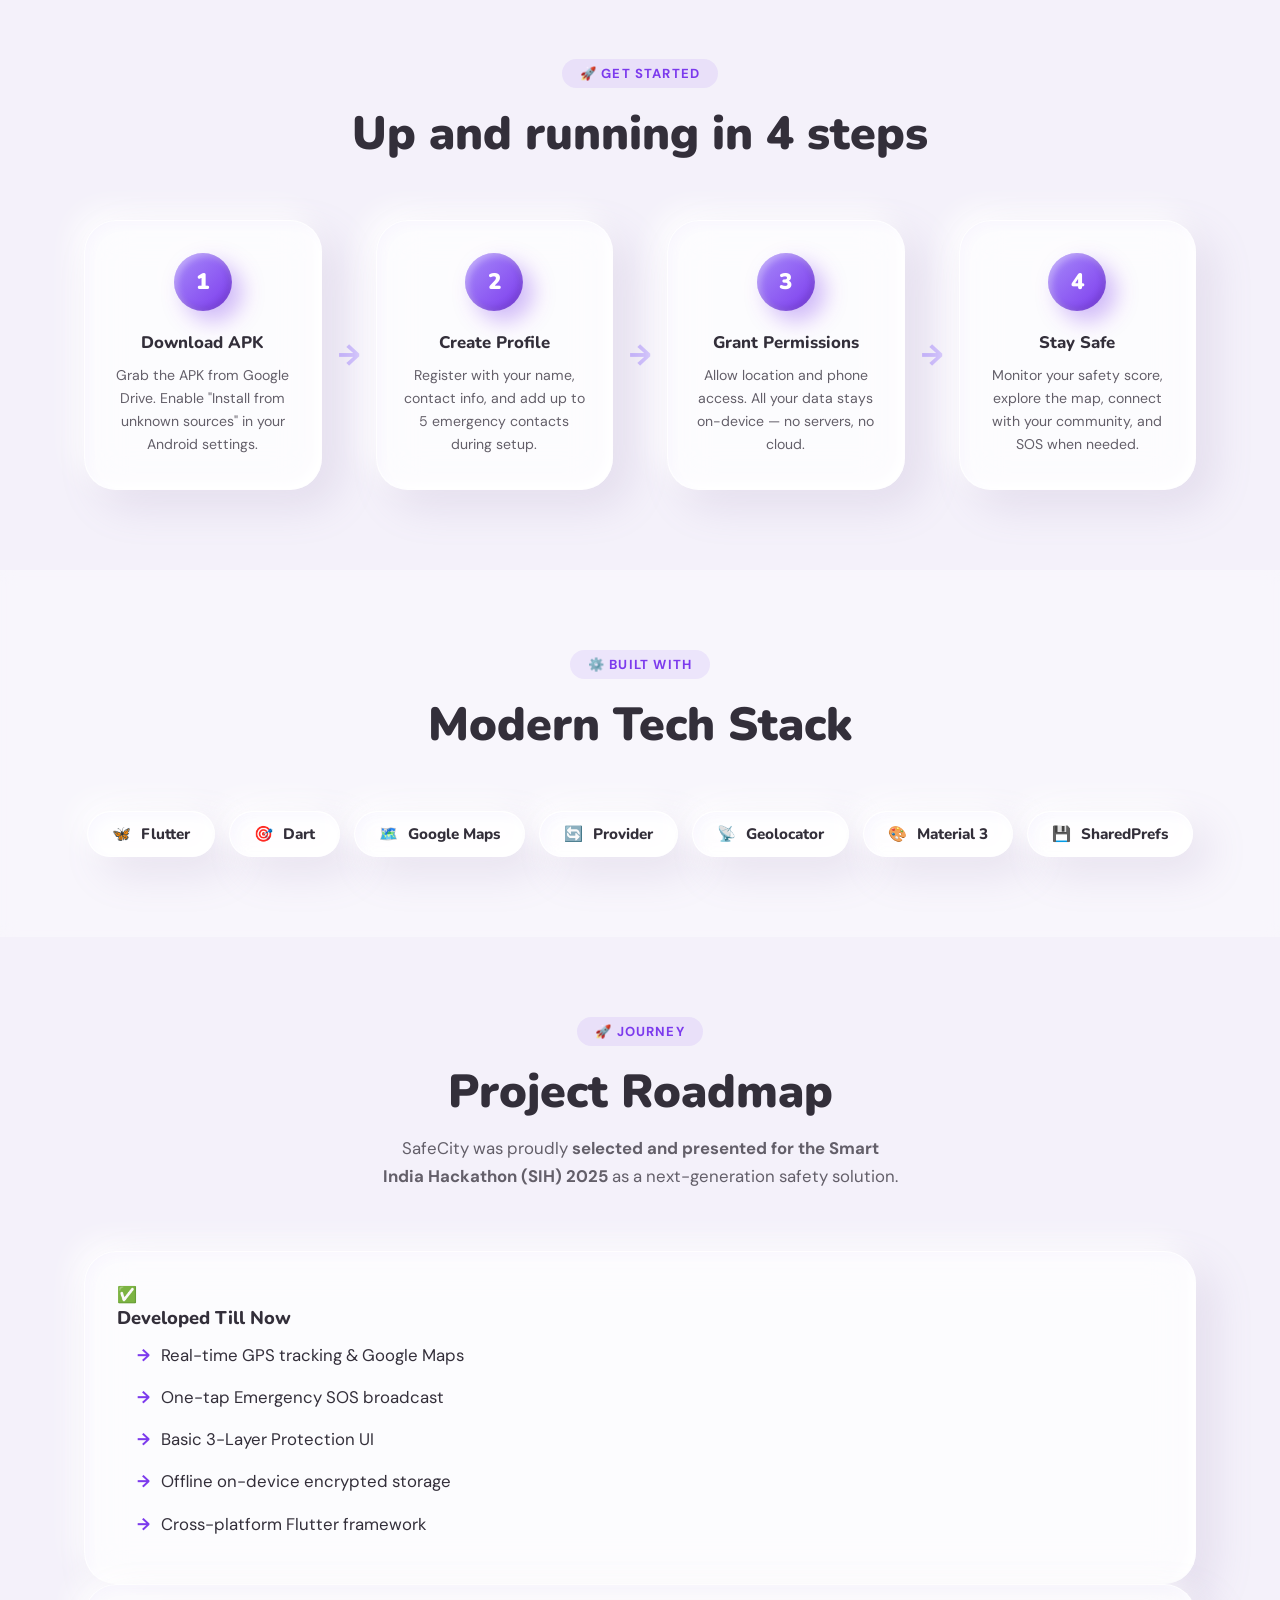
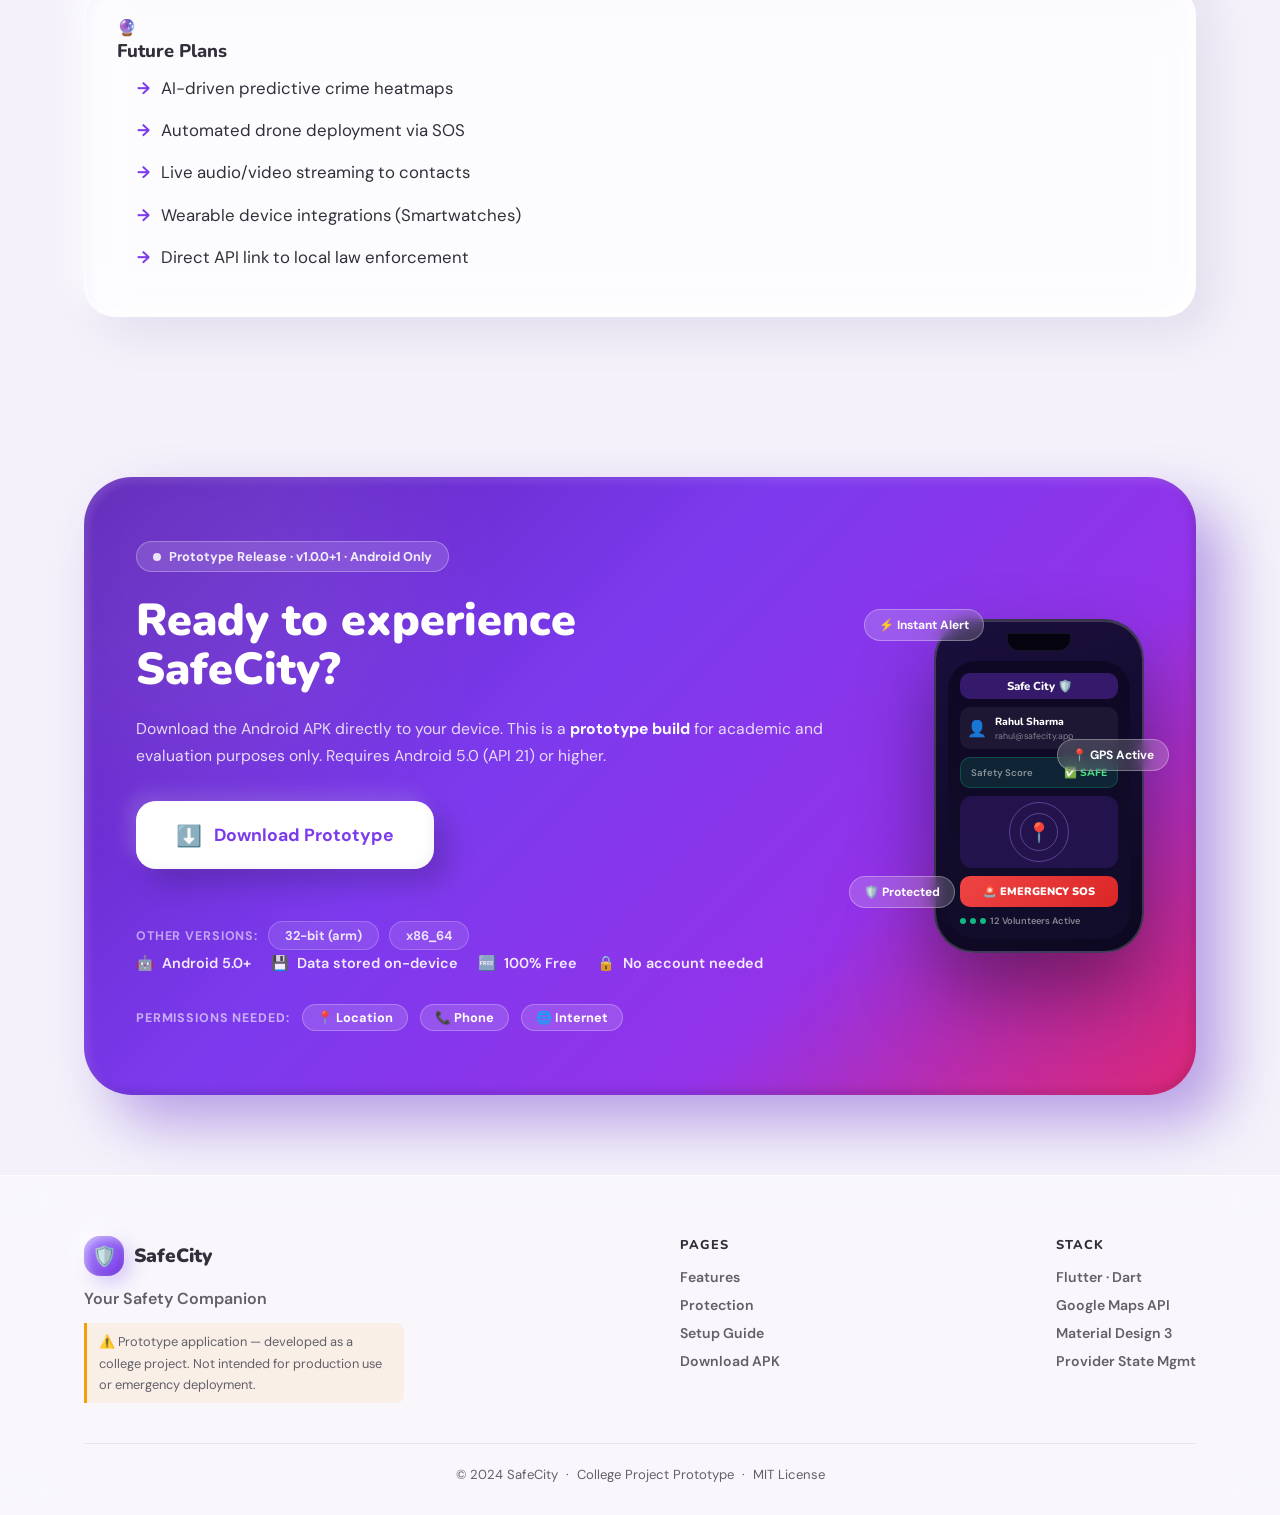
==== commit 07696130: "style: replace custom bento classes with existing feat-card classes for perfect consistency" ====
--- a/web/index.html
+++ b/web/index.html
@@ -366,10 +366,10 @@
       <p class="section-sub">SafeCity was proudly <strong>selected and presented for the Smart India Hackathon (SIH) 2025</strong> as a next-generation safety solution.</p>
     </div>
 
-    <div class="bento-grid" style="grid-template-columns: repeat(auto-fit, minmax(300px, 1fr));">
-      <div class="bento-card reveal">
-        <div class="bc-emoji">✅</div>
-        <h3 class="bc-title">Developed Till Now</h3>
+    <div class="feat-grid">
+      <div class="feat-card reveal">
+        <div class="feat-icon">✅</div>
+        <h3 class="feat-title">Developed Till Now</h3>
         <ul class="bc-list">
           <li>Real-time GPS tracking & Google Maps</li>
           <li>One-tap Emergency SOS broadcast</li>
@@ -379,9 +379,9 @@
         </ul>
       </div>
 
-      <div class="bento-card reveal">
-        <div class="bc-emoji">🔮</div>
-        <h3 class="bc-title">Future Plans</h3>
+      <div class="feat-card reveal">
+        <div class="feat-icon">🔮</div>
+        <h3 class="feat-title">Future Plans</h3>
         <ul class="bc-list">
           <li>AI-driven predictive crime heatmaps</li>
           <li>Automated drone deployment via SOS</li>
--- a/web/style.css
+++ b/web/style.css
@@ -837,37 +837,7 @@
 .dbf2{top:120px;right:-25px;animation:chip-b 7.5s ease-in-out infinite}
 .dbf3{bottom:45px;left:-85px;animation:chip-c 8s ease-in-out infinite}
 
-/* Project Roadmap Bento Cards */
-.bento-grid {
-  display: grid;
-  gap: 32px;
-  margin-top: 48px;
-}
-.bento-card {
-  background: var(--card);
-  backdrop-filter: blur(22px);
-  -webkit-backdrop-filter: blur(22px);
-  border: 1px solid var(--card-b);
-  border-radius: var(--r-lg);
-  padding: 40px;
-  box-shadow: var(--sh-card);
-  transition: all 0.4s cubic-bezier(0.16,1,0.3,1);
-}
-.bento-card:hover {
-  transform: translateY(-8px);
-  box-shadow: var(--sh-card-hov);
-}
-.bc-emoji {
-  font-size: 2.5rem;
-  margin-bottom: 20px;
-}
-.bc-title {
-  font-size: 1.5rem;
-  font-weight: 800;
-  color: var(--fg);
-  margin-bottom: 16px;
-  letter-spacing: -0.02em;
-}
+/* Project Roadmap List Styles */
 .bc-list {
   color: var(--text-sec);
   margin-left: 20px;
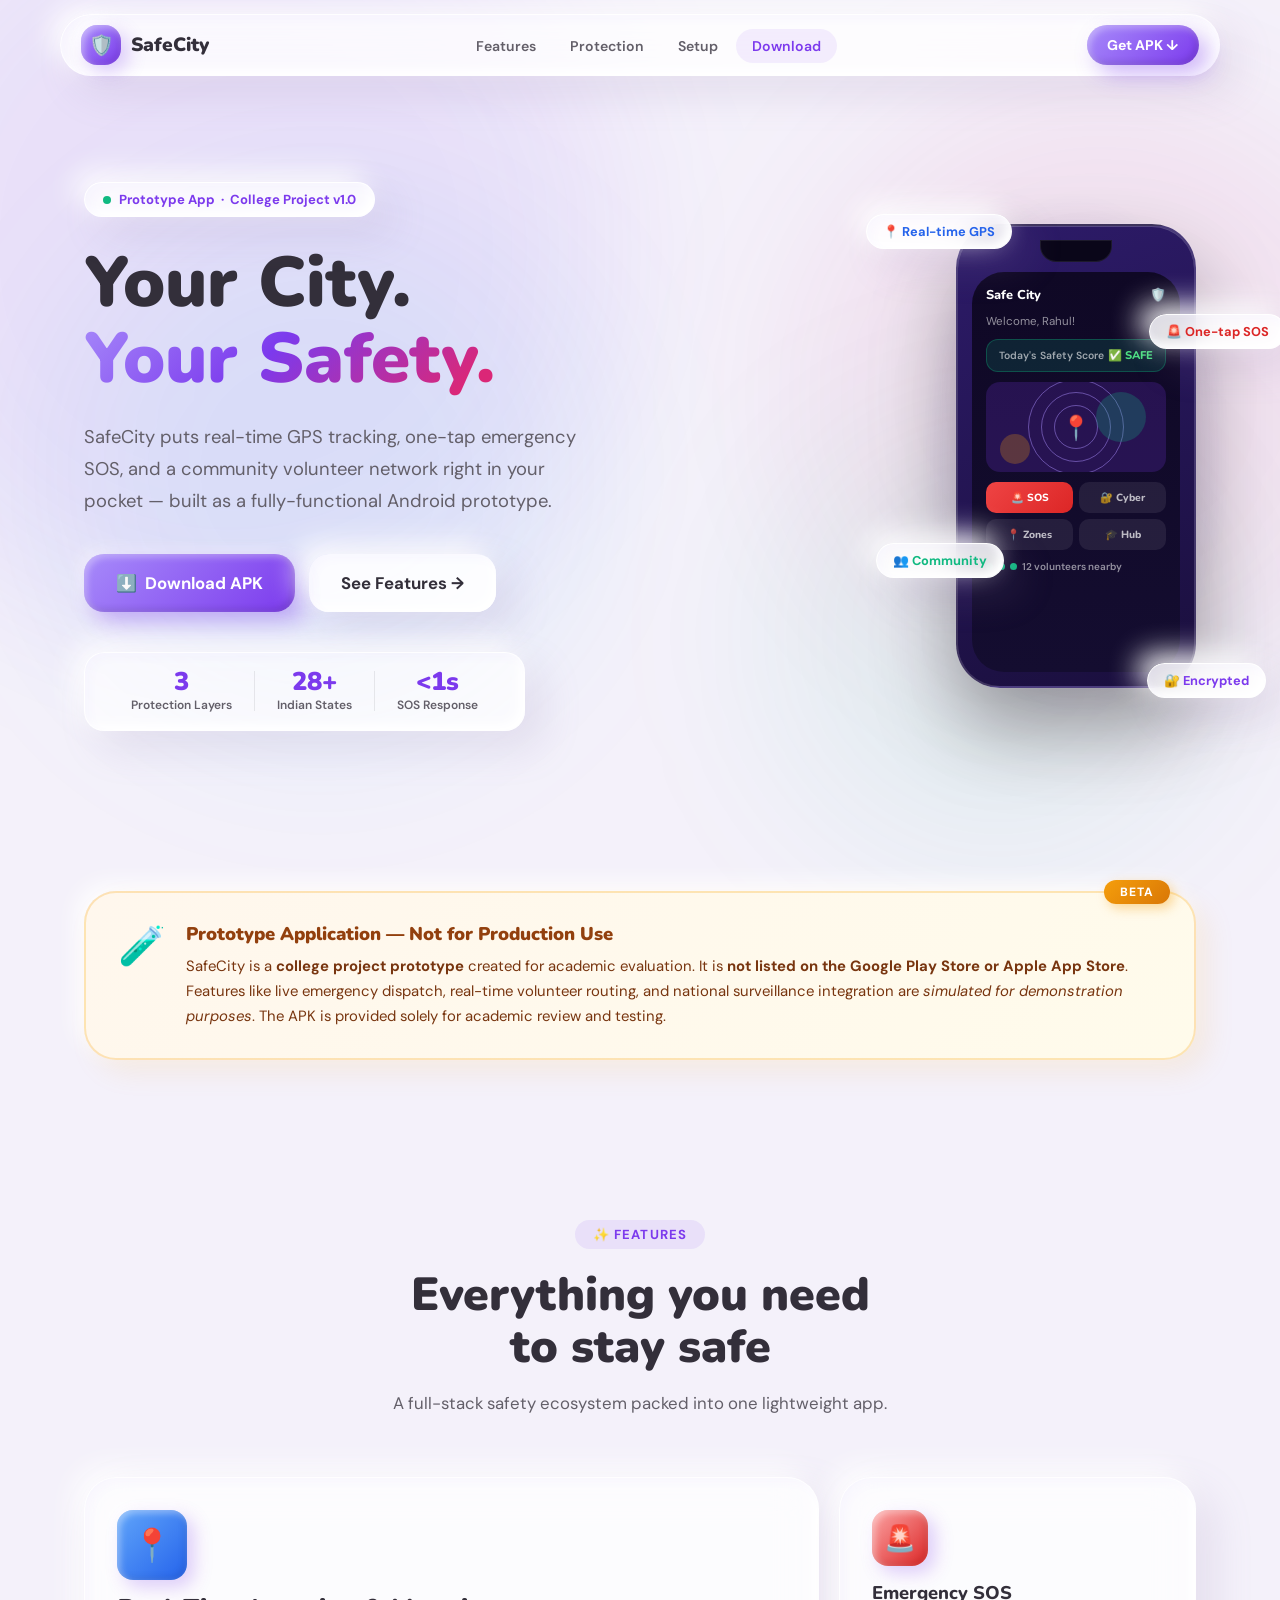
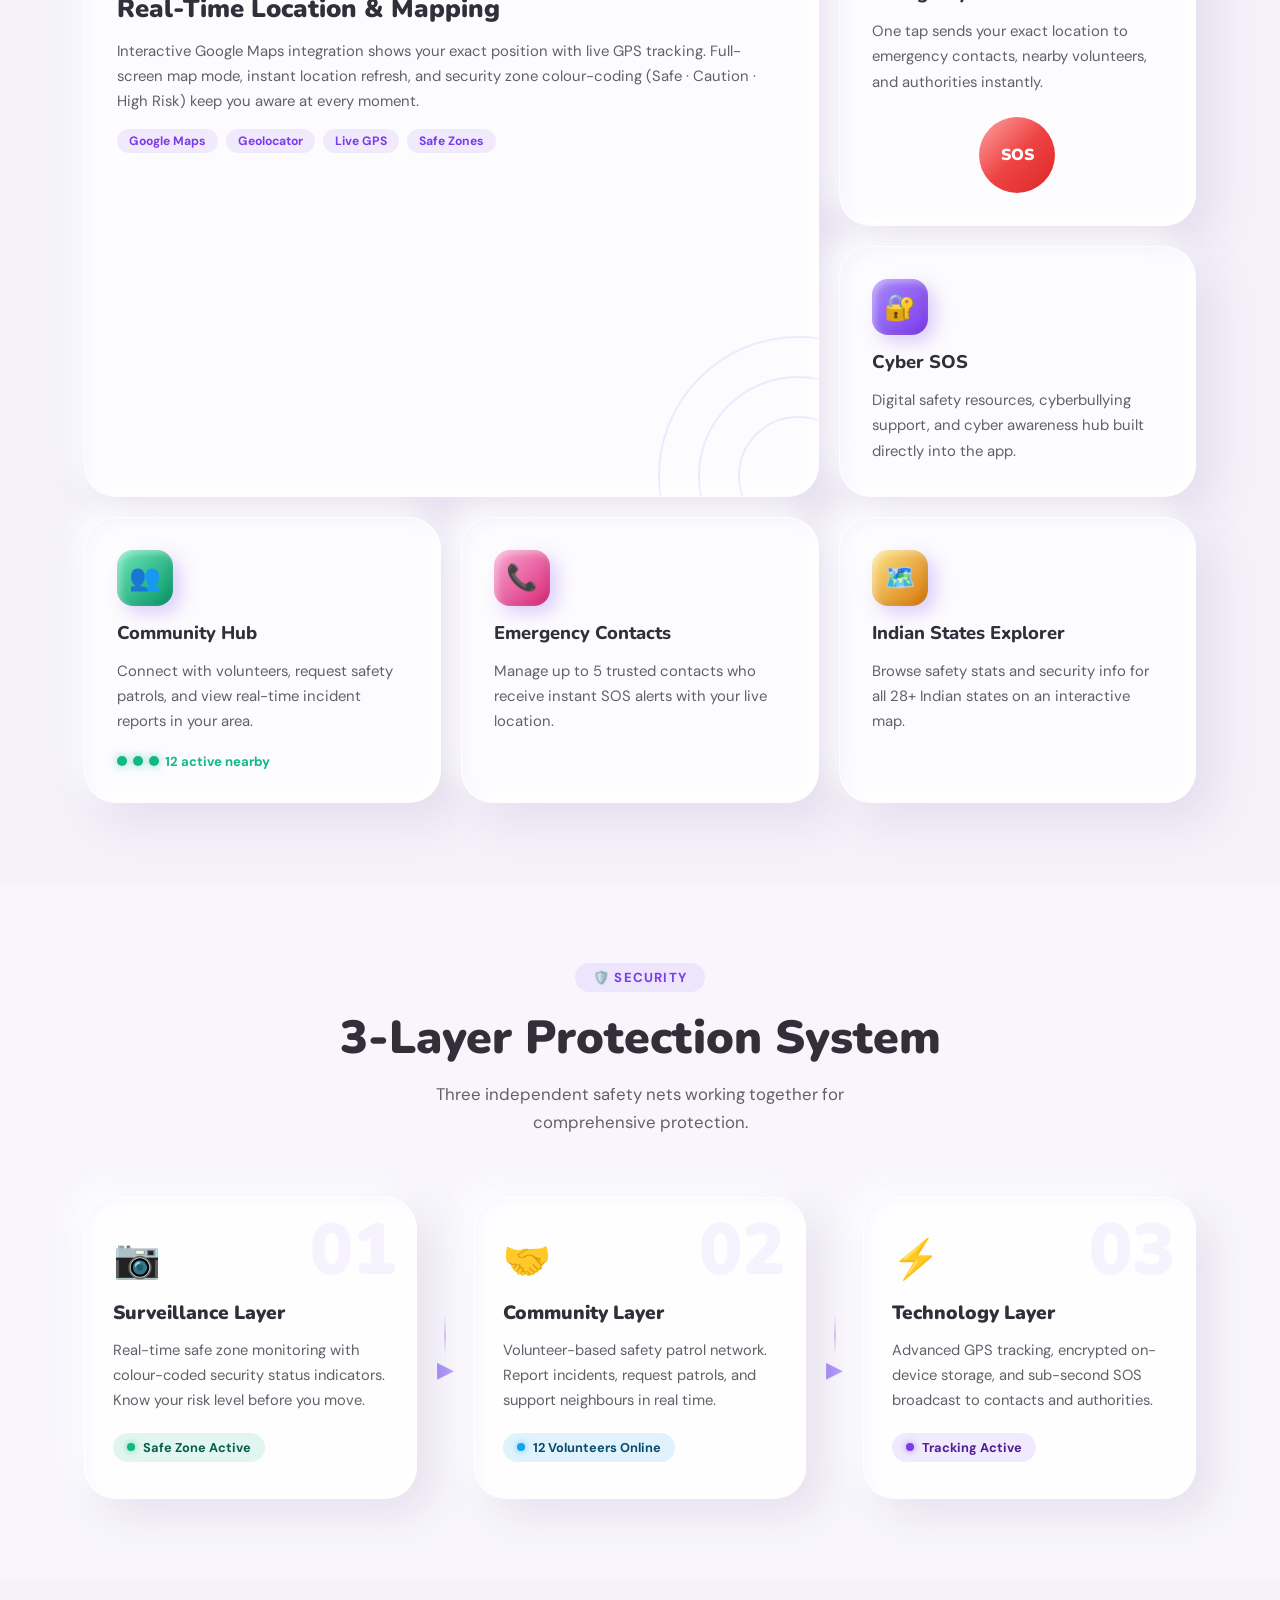
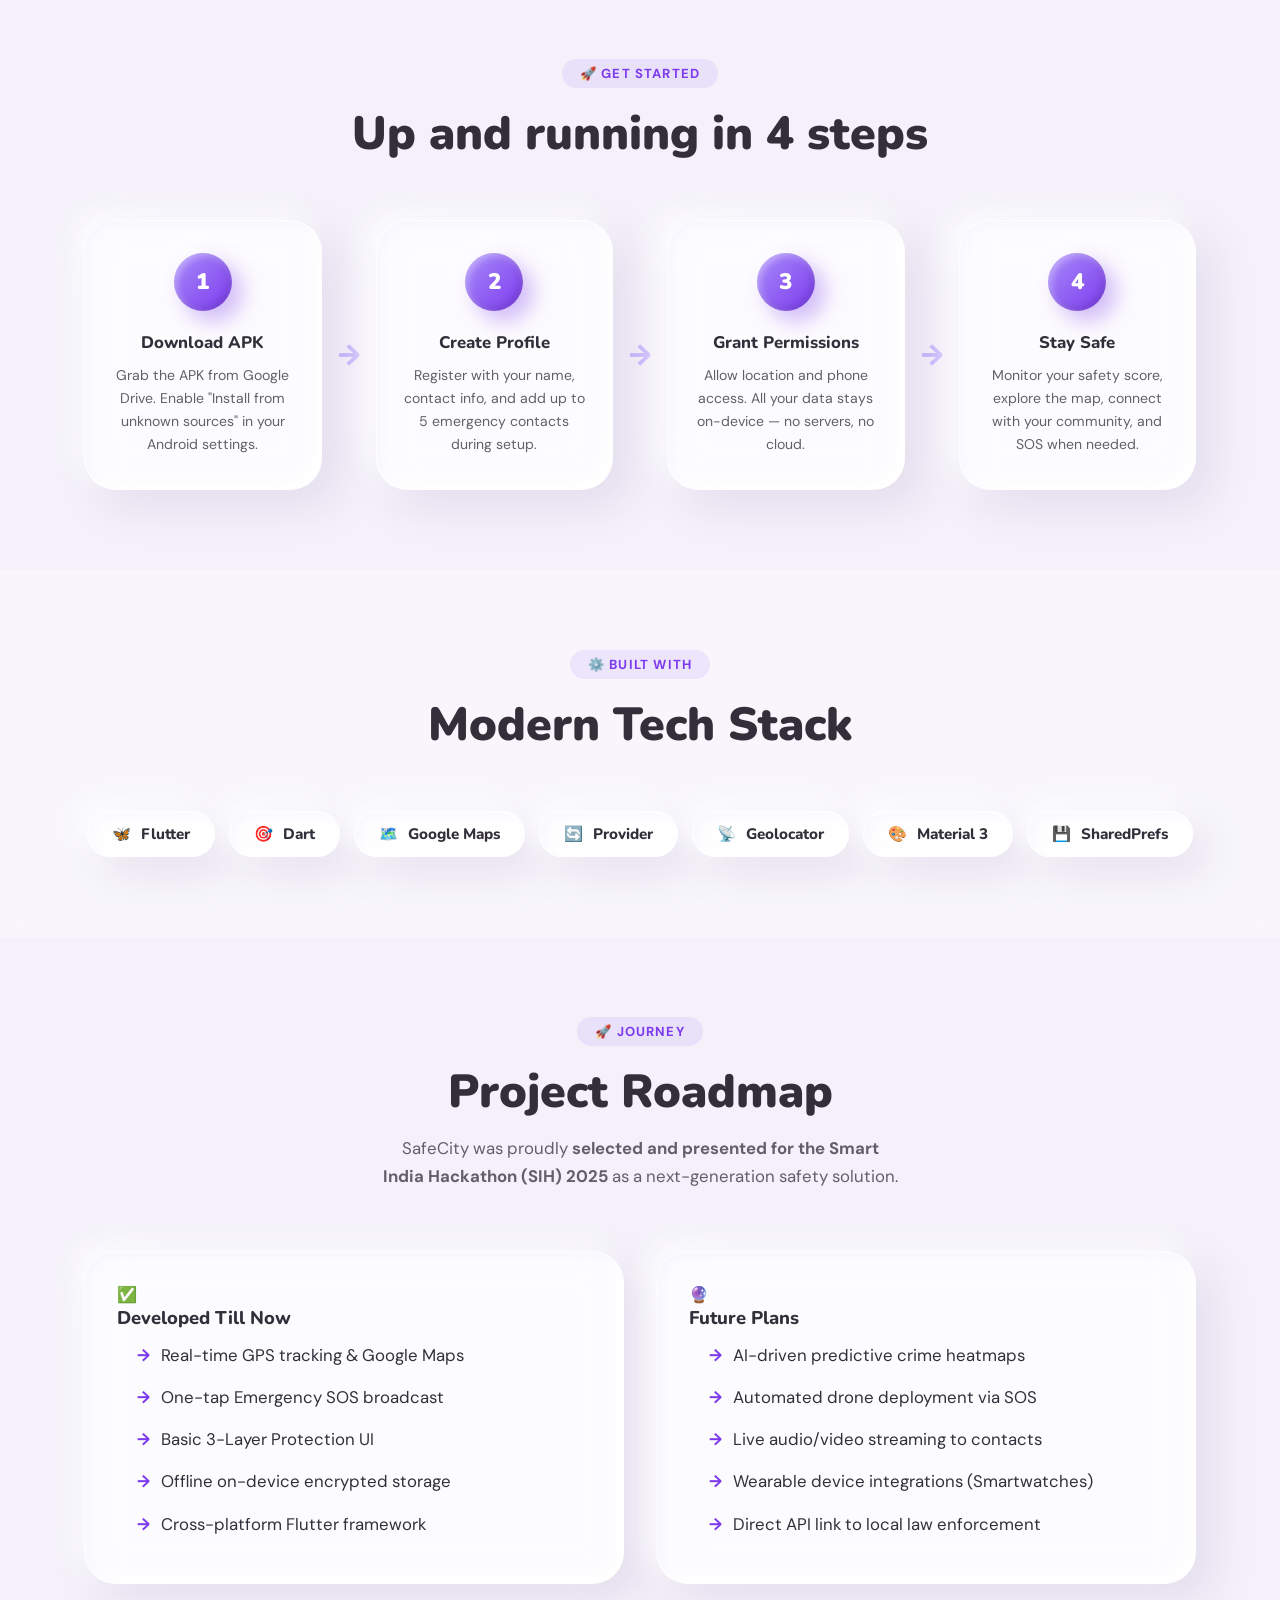
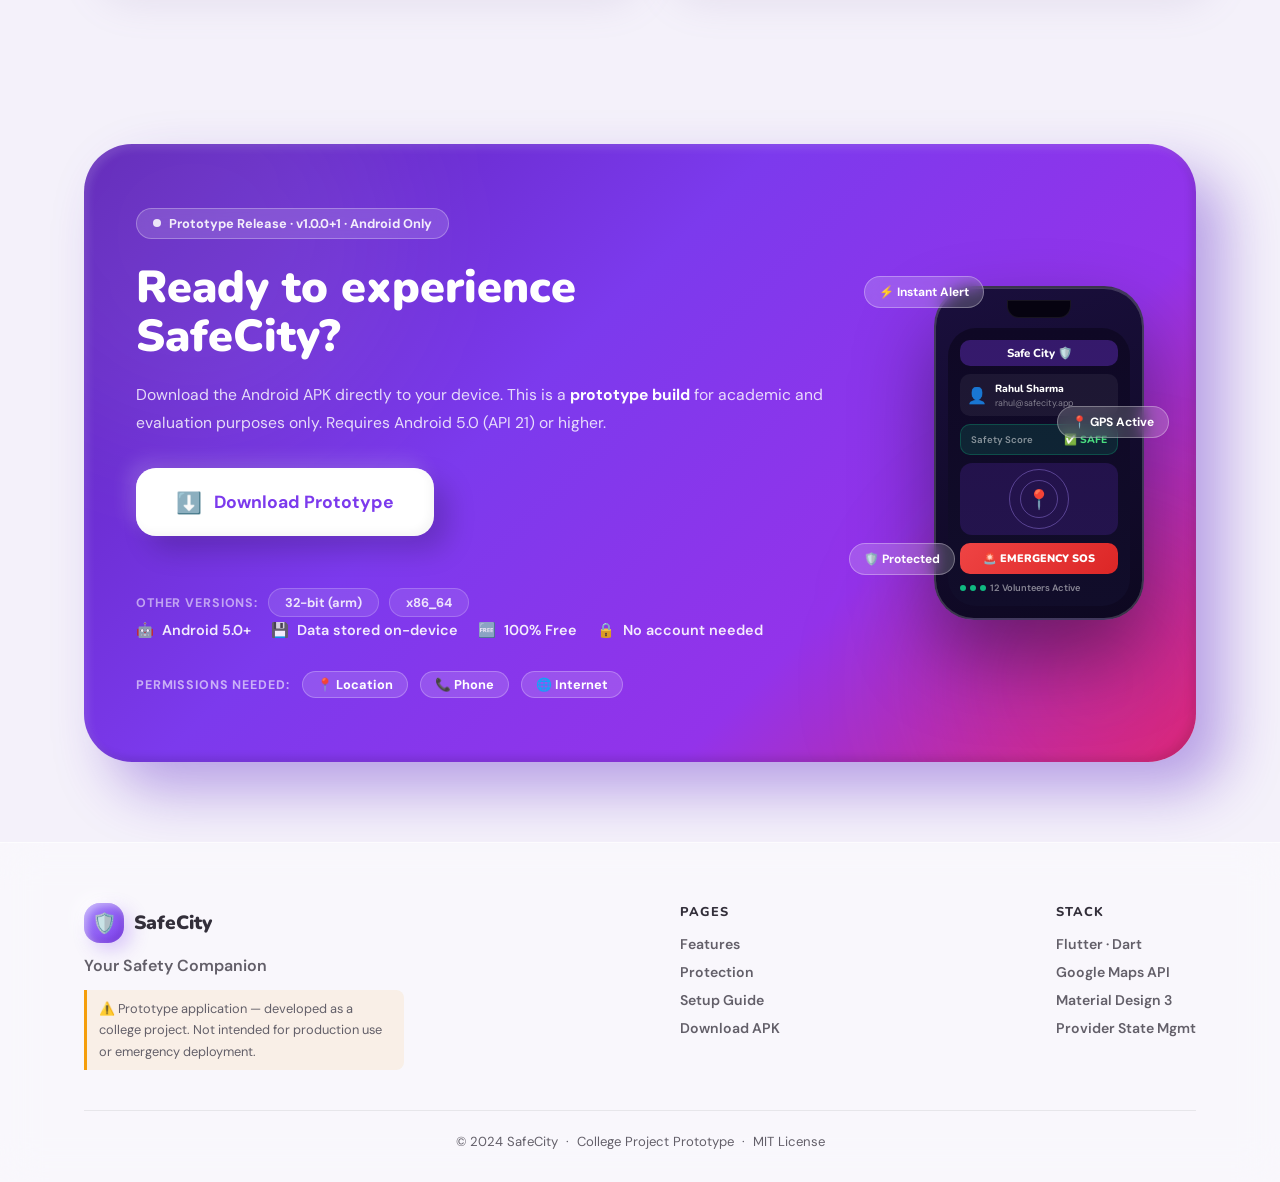
==== commit 715457dd: "style: force roadmap cards side-by-side on desktop with correct gap" ====
--- a/web/index.html
+++ b/web/index.html
@@ -366,7 +366,7 @@
       <p class="section-sub">SafeCity was proudly <strong>selected and presented for the Smart India Hackathon (SIH) 2025</strong> as a next-generation safety solution.</p>
     </div>
 
-    <div class="feat-grid">
+    <div class="roadmap-grid">
       <div class="feat-card reveal">
         <div class="feat-icon">✅</div>
         <h3 class="feat-title">Developed Till Now</h3>
--- a/web/style.css
+++ b/web/style.css
@@ -838,6 +838,18 @@
 .dbf3{bottom:45px;left:-85px;animation:chip-c 8s ease-in-out infinite}
 
 /* Project Roadmap List Styles */
+.roadmap-grid {
+  display: grid;
+  grid-template-columns: 1fr;
+  gap: 32px;
+  margin-top: 40px;
+}
+@media(min-width: 768px) {
+  .roadmap-grid {
+    grid-template-columns: repeat(2, 1fr);
+  }
+}
+
 .bc-list {
   color: var(--text-sec);
   margin-left: 20px;
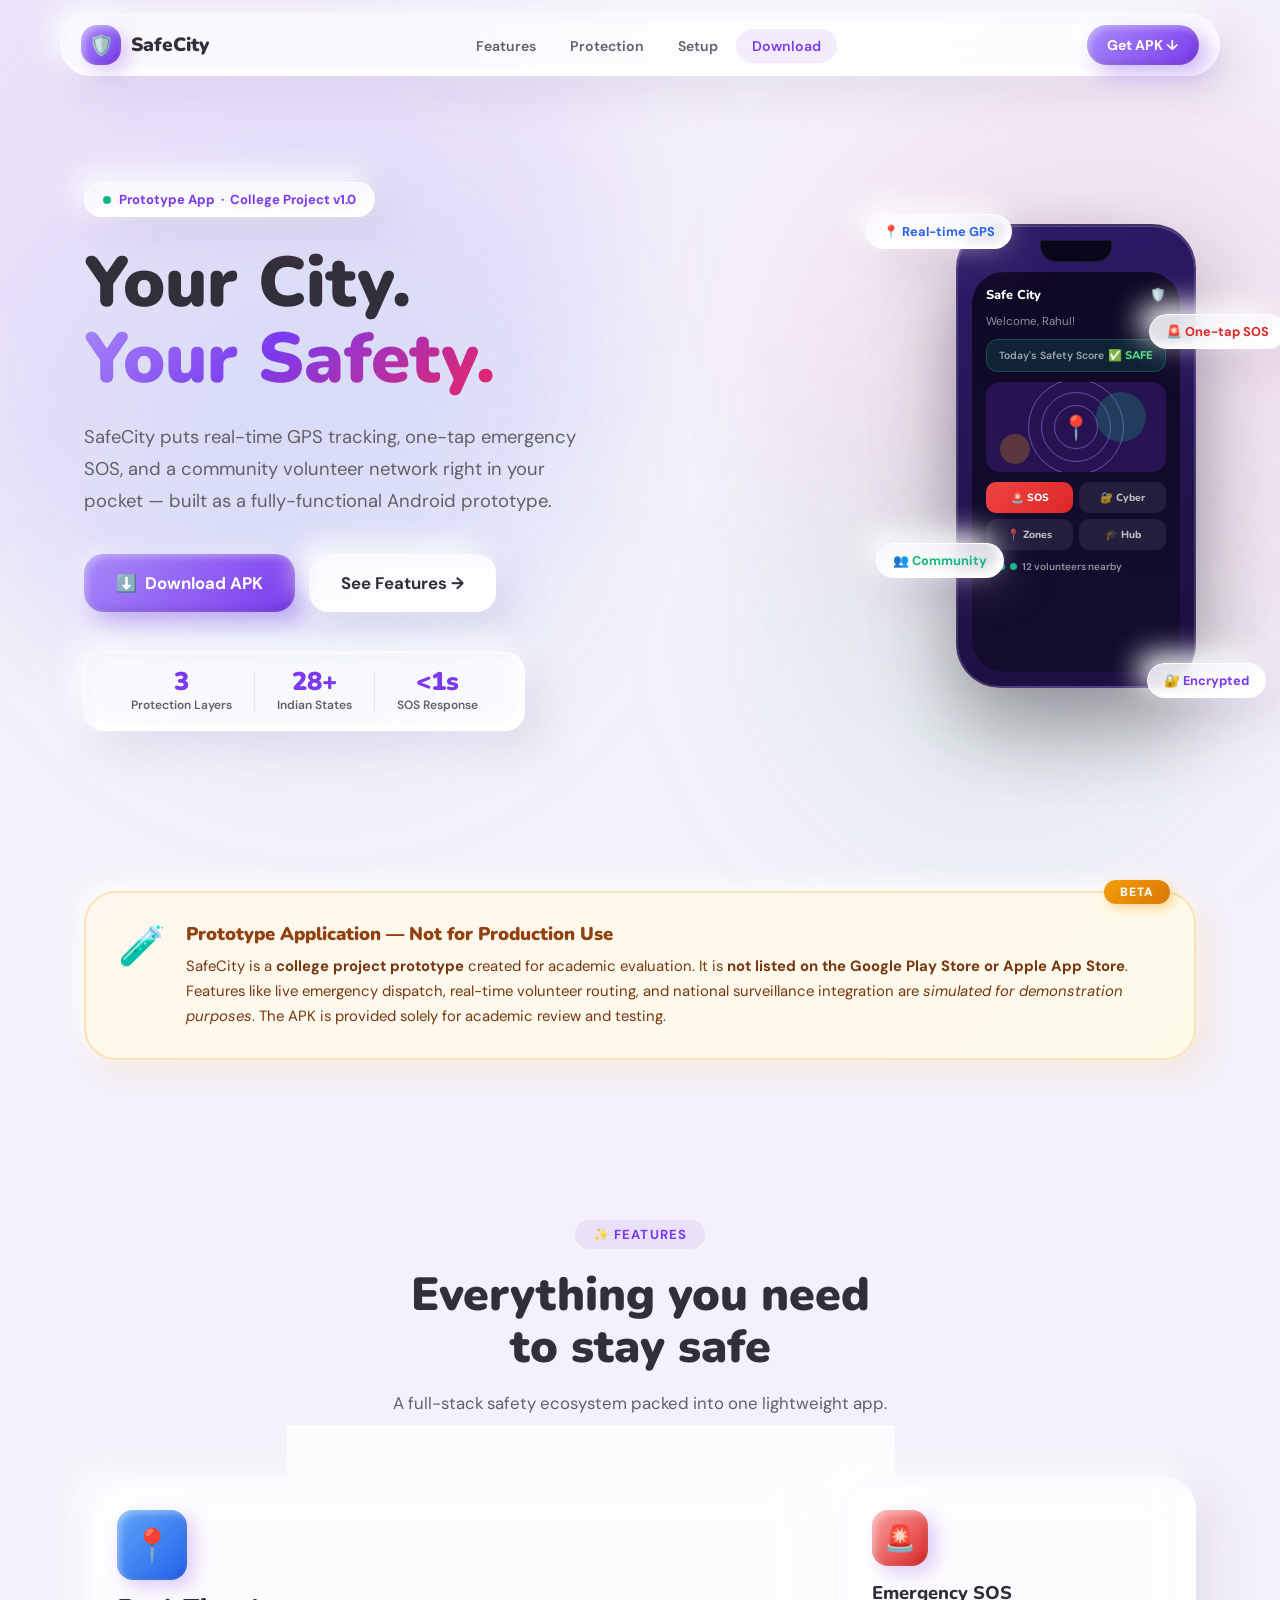
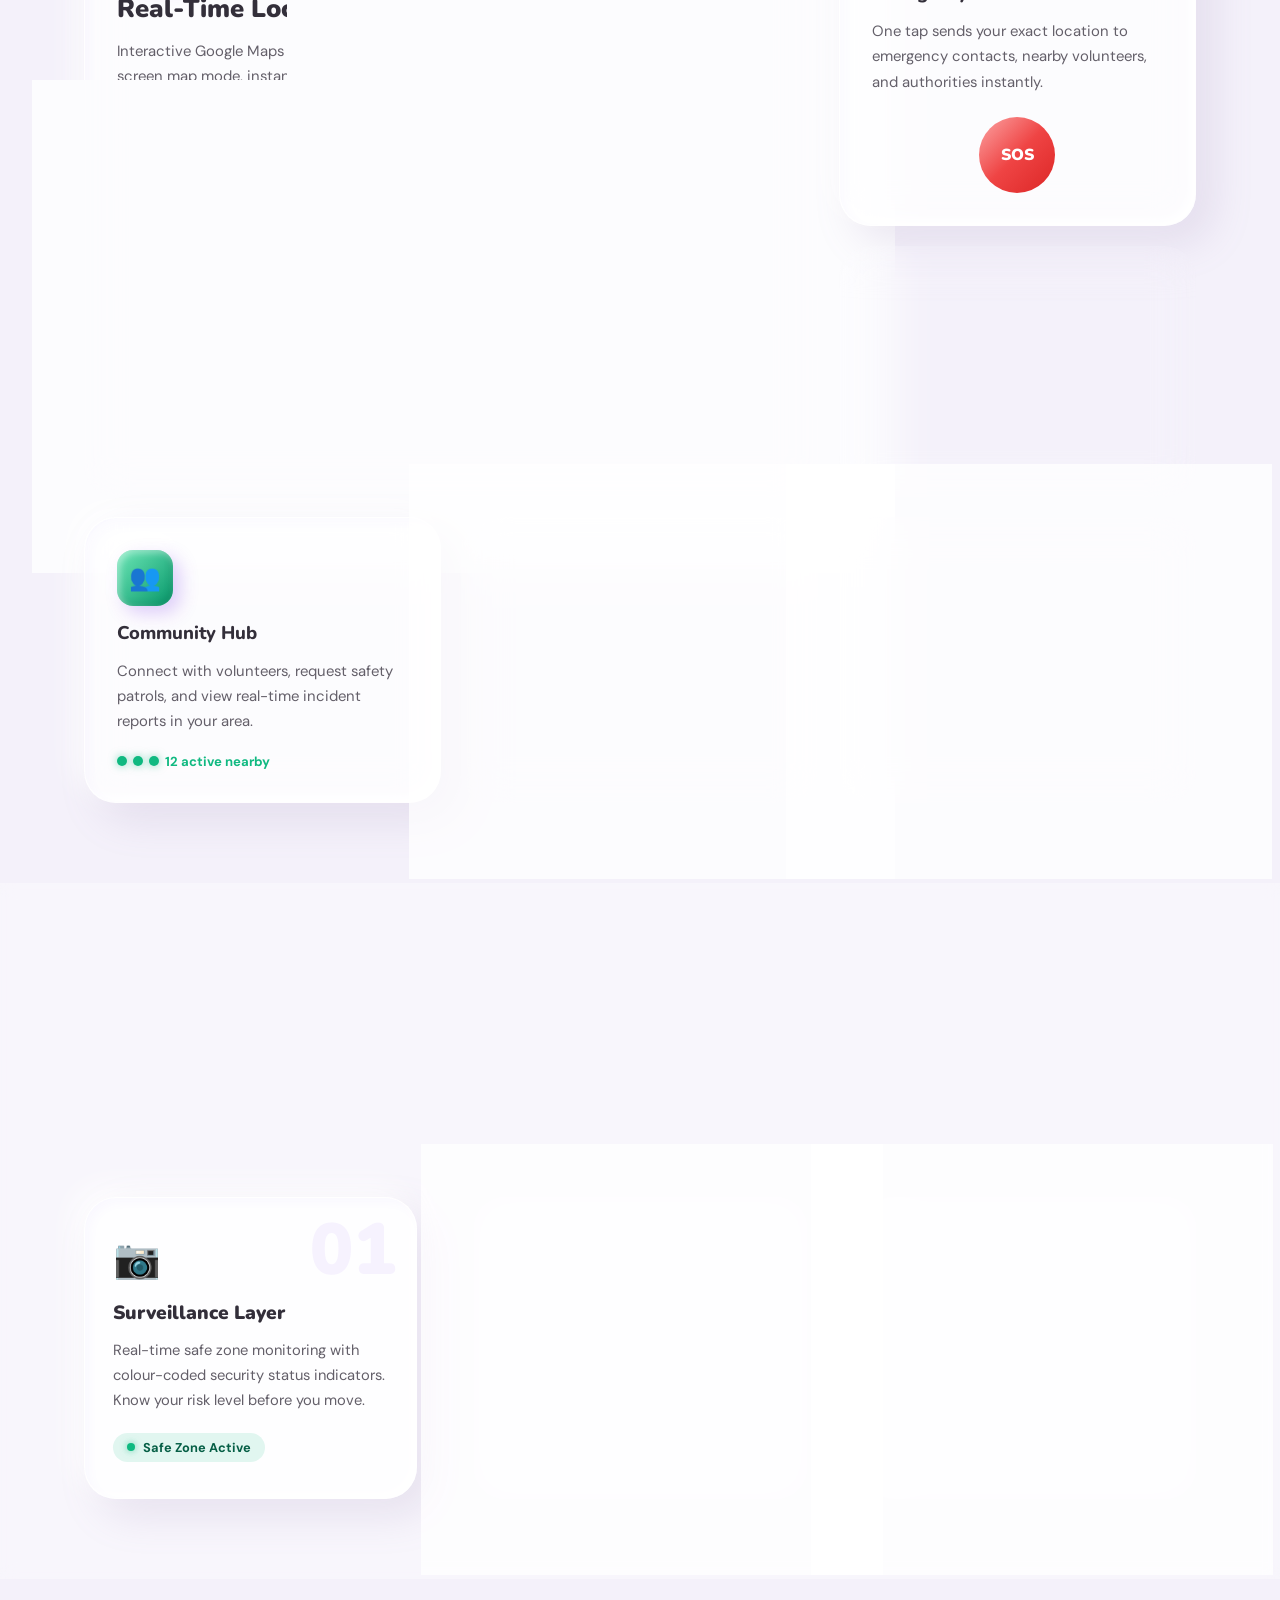
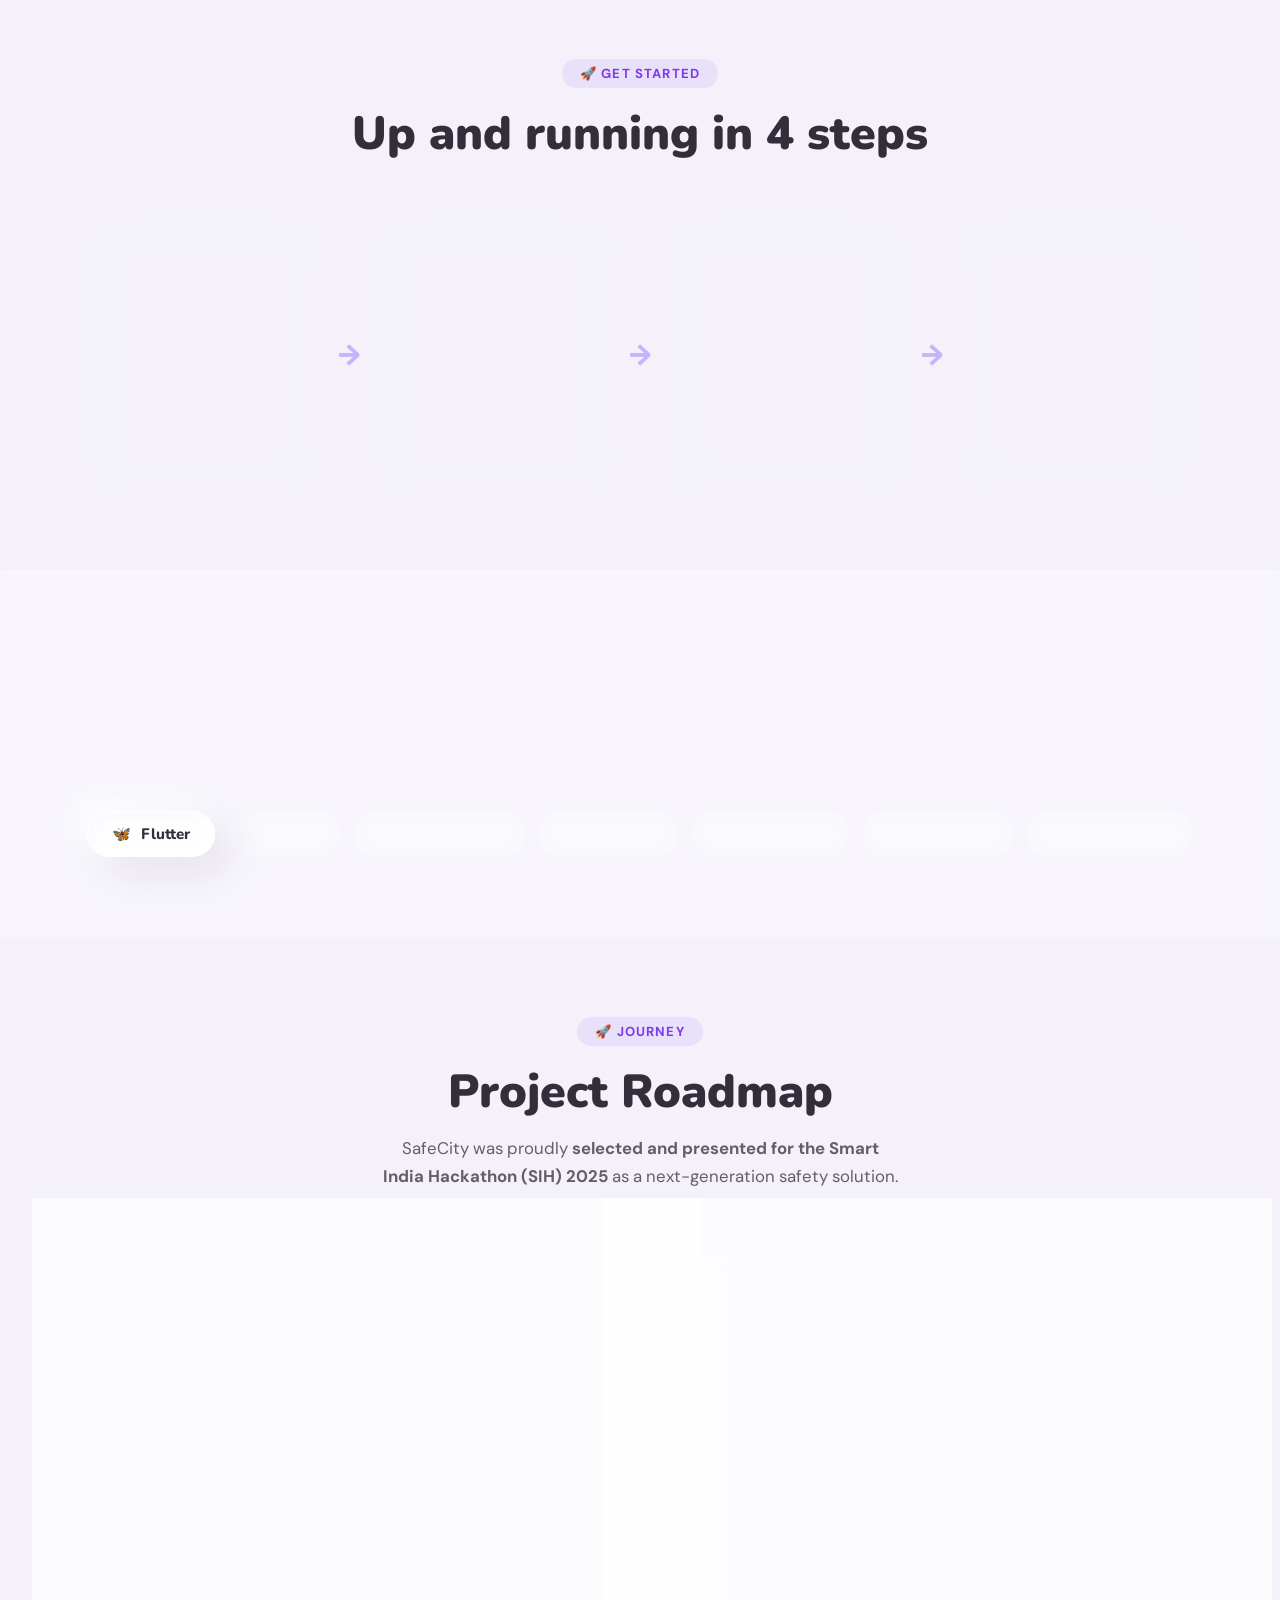
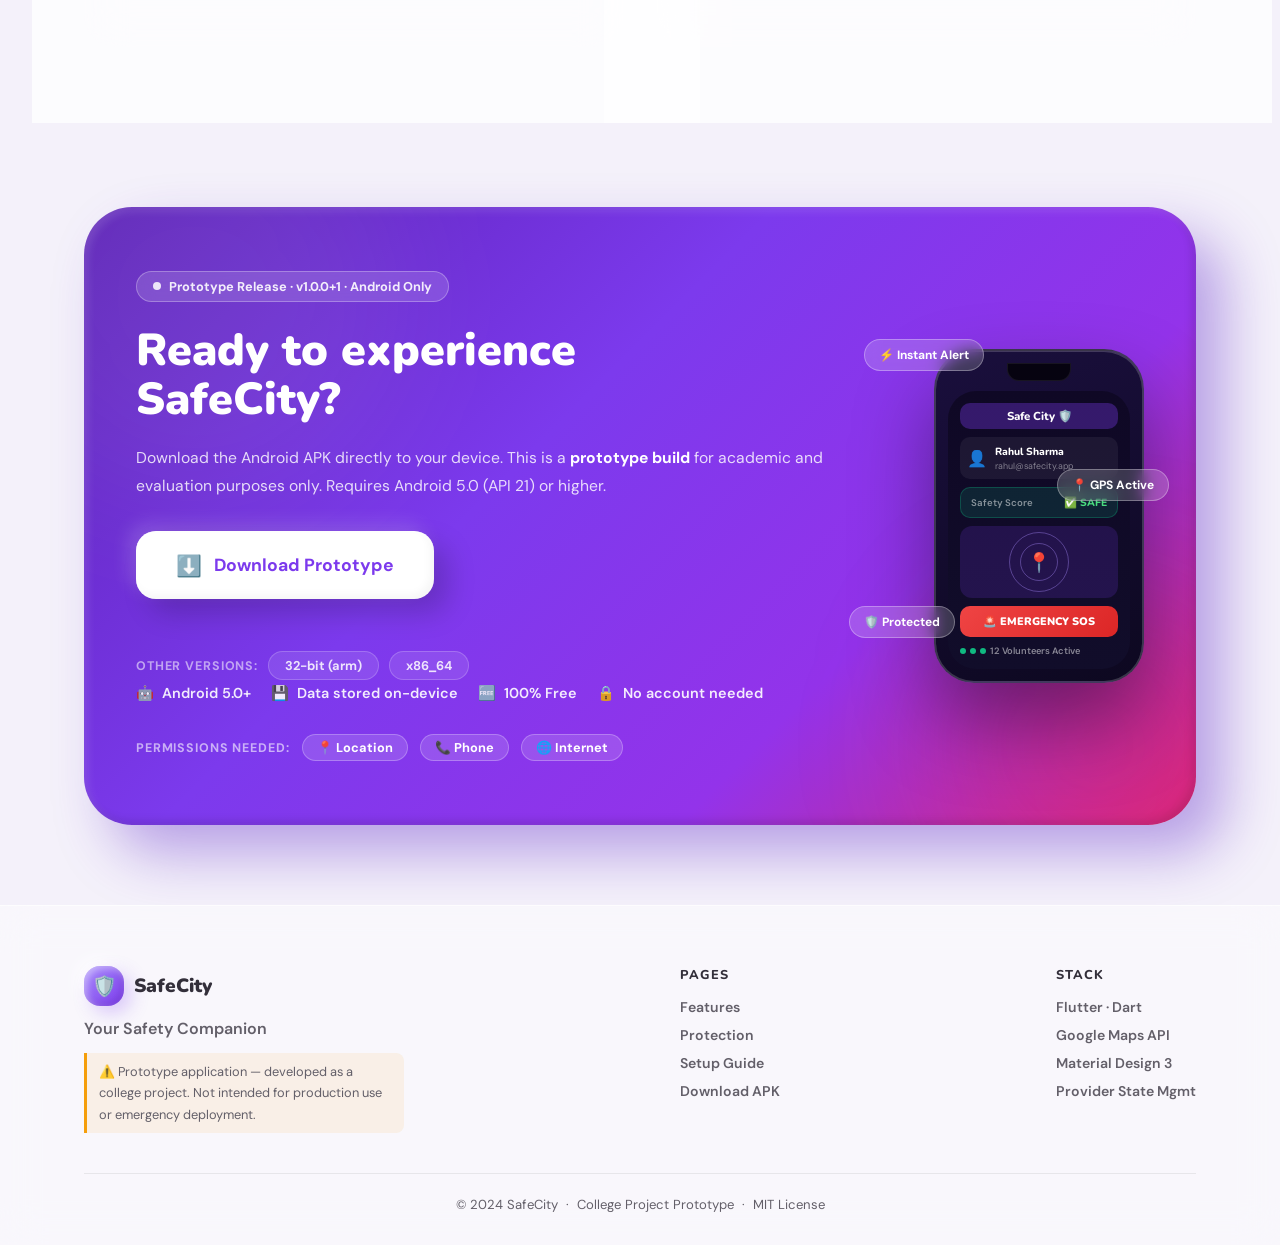
==== commit 60b9f7c5: "fix: roadmap HTML structure to correctly trigger card styling and break CSS cache" ====
--- a/web/index.html
+++ b/web/index.html
@@ -11,7 +11,7 @@
   <link rel="preconnect" href="https://fonts.googleapis.com"/>
   <link rel="preconnect" href="https://fonts.gstatic.com" crossorigin/>
   <link href="https://fonts.googleapis.com/css2?family=Nunito:wght@700;800;900&family=DM+Sans:ital,wght@0,400;0,500;0,700;1,400&display=swap" rel="stylesheet"/>
-  <link rel="stylesheet" href="style.css"/>
+  <link rel="stylesheet" href="style.css?v=2.0"/>
 </head>
 <body>
 
@@ -368,8 +368,9 @@
 
     <div class="roadmap-grid">
       <div class="feat-card reveal">
-        <div class="feat-icon">✅</div>
-        <h3 class="feat-title">Developed Till Now</h3>
+        <div class="feat-card-content">
+          <div class="feat-orb orb-emerald">✅</div>
+          <h3 class="feat-title">Developed Till Now</h3>
         <ul class="bc-list">
           <li>Real-time GPS tracking & Google Maps</li>
           <li>One-tap Emergency SOS broadcast</li>
@@ -377,11 +378,13 @@
           <li>Offline on-device encrypted storage</li>
           <li>Cross-platform Flutter framework</li>
         </ul>
+        </div>
       </div>
 
       <div class="feat-card reveal">
-        <div class="feat-icon">🔮</div>
-        <h3 class="feat-title">Future Plans</h3>
+        <div class="feat-card-content">
+          <div class="feat-orb orb-purple">🔮</div>
+          <h3 class="feat-title">Future Plans</h3>
         <ul class="bc-list">
           <li>AI-driven predictive crime heatmaps</li>
           <li>Automated drone deployment via SOS</li>
@@ -389,6 +392,7 @@
           <li>Wearable device integrations (Smartwatches)</li>
           <li>Direct API link to local law enforcement</li>
         </ul>
+        </div>
       </div>
     </div>
   </div>
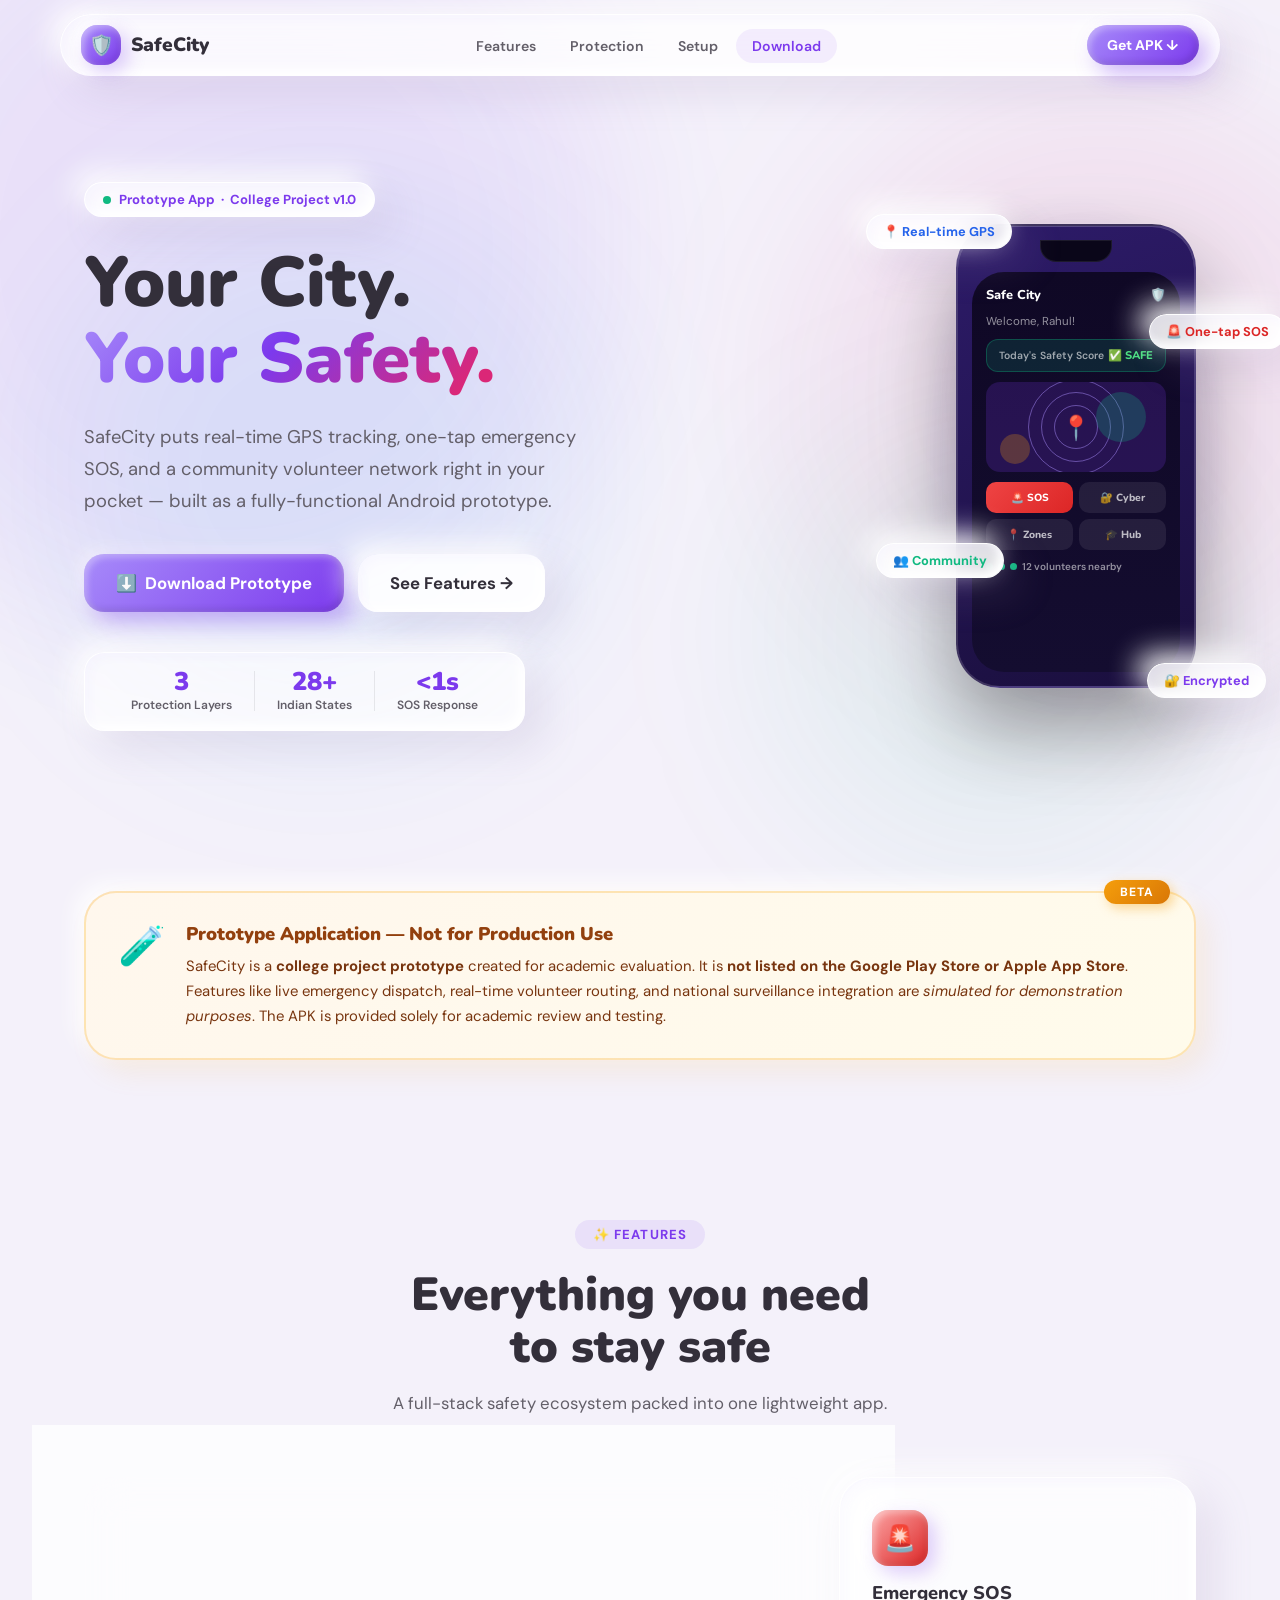
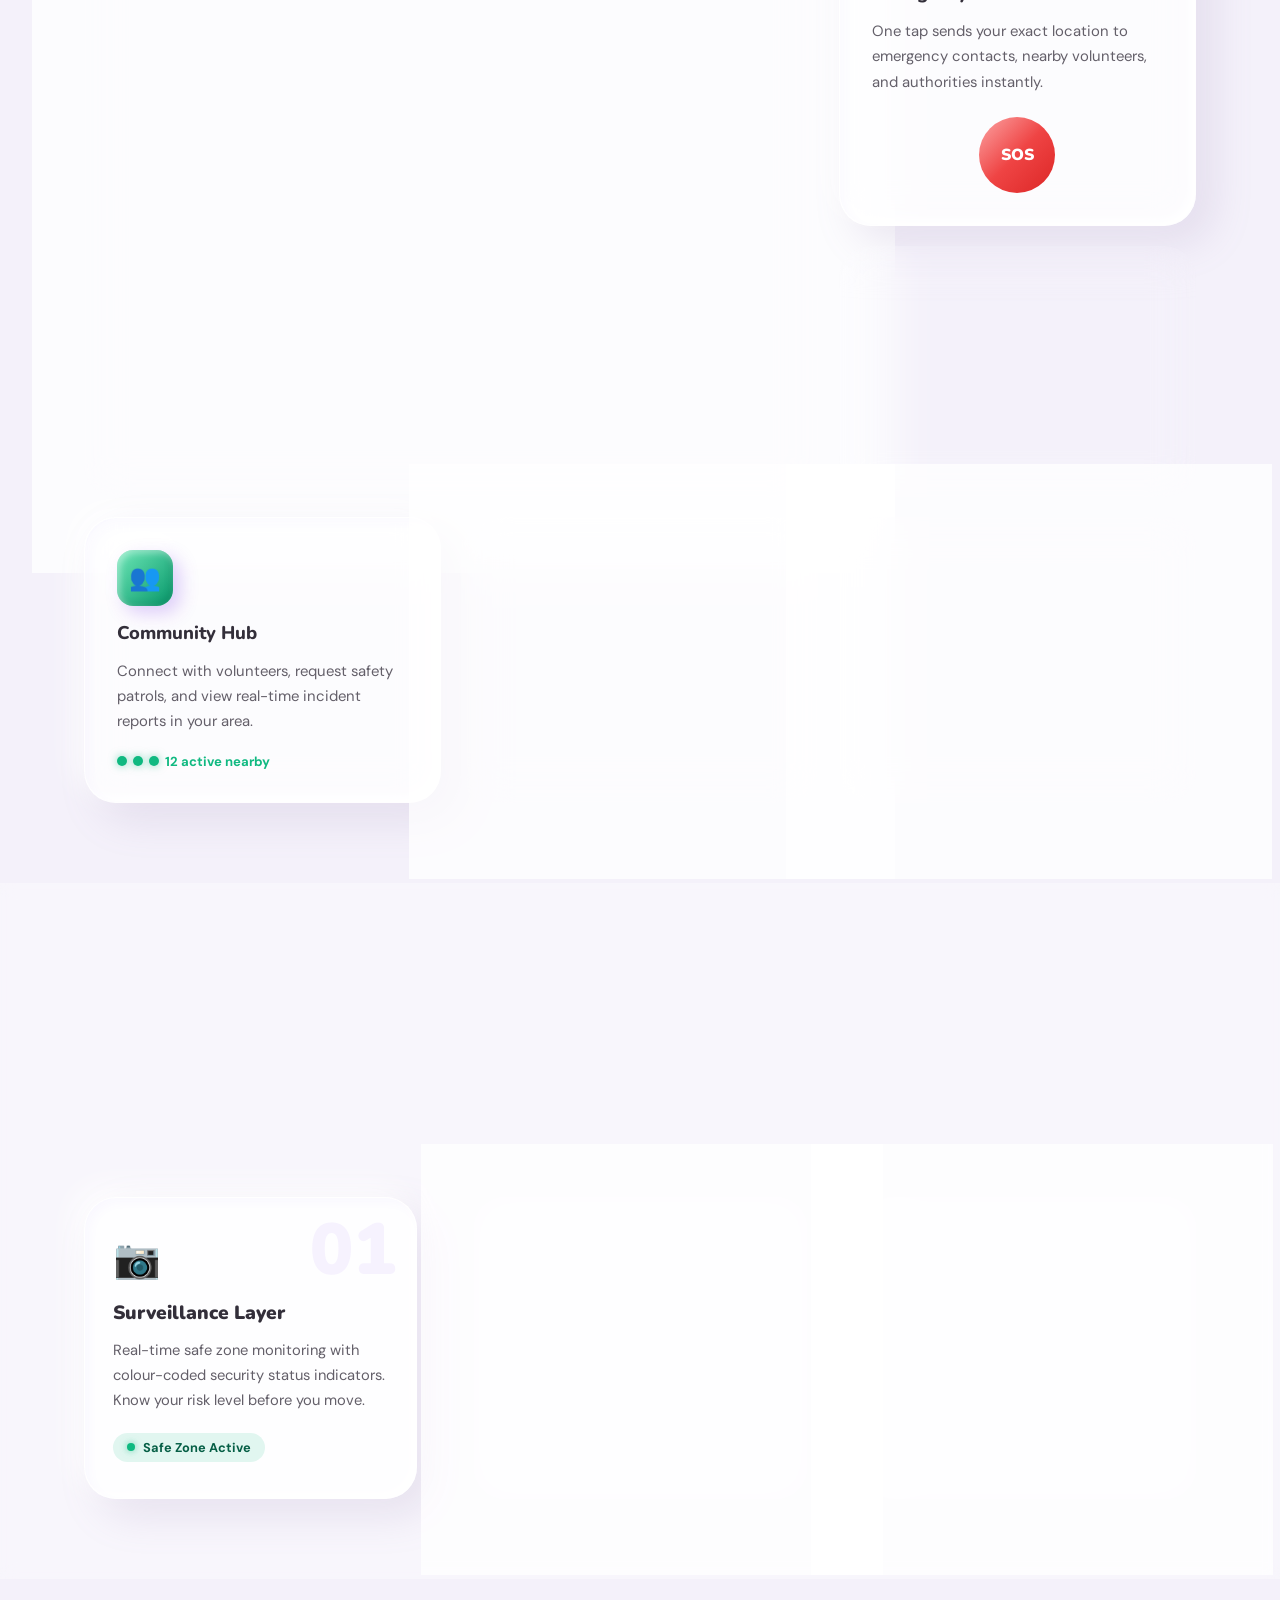
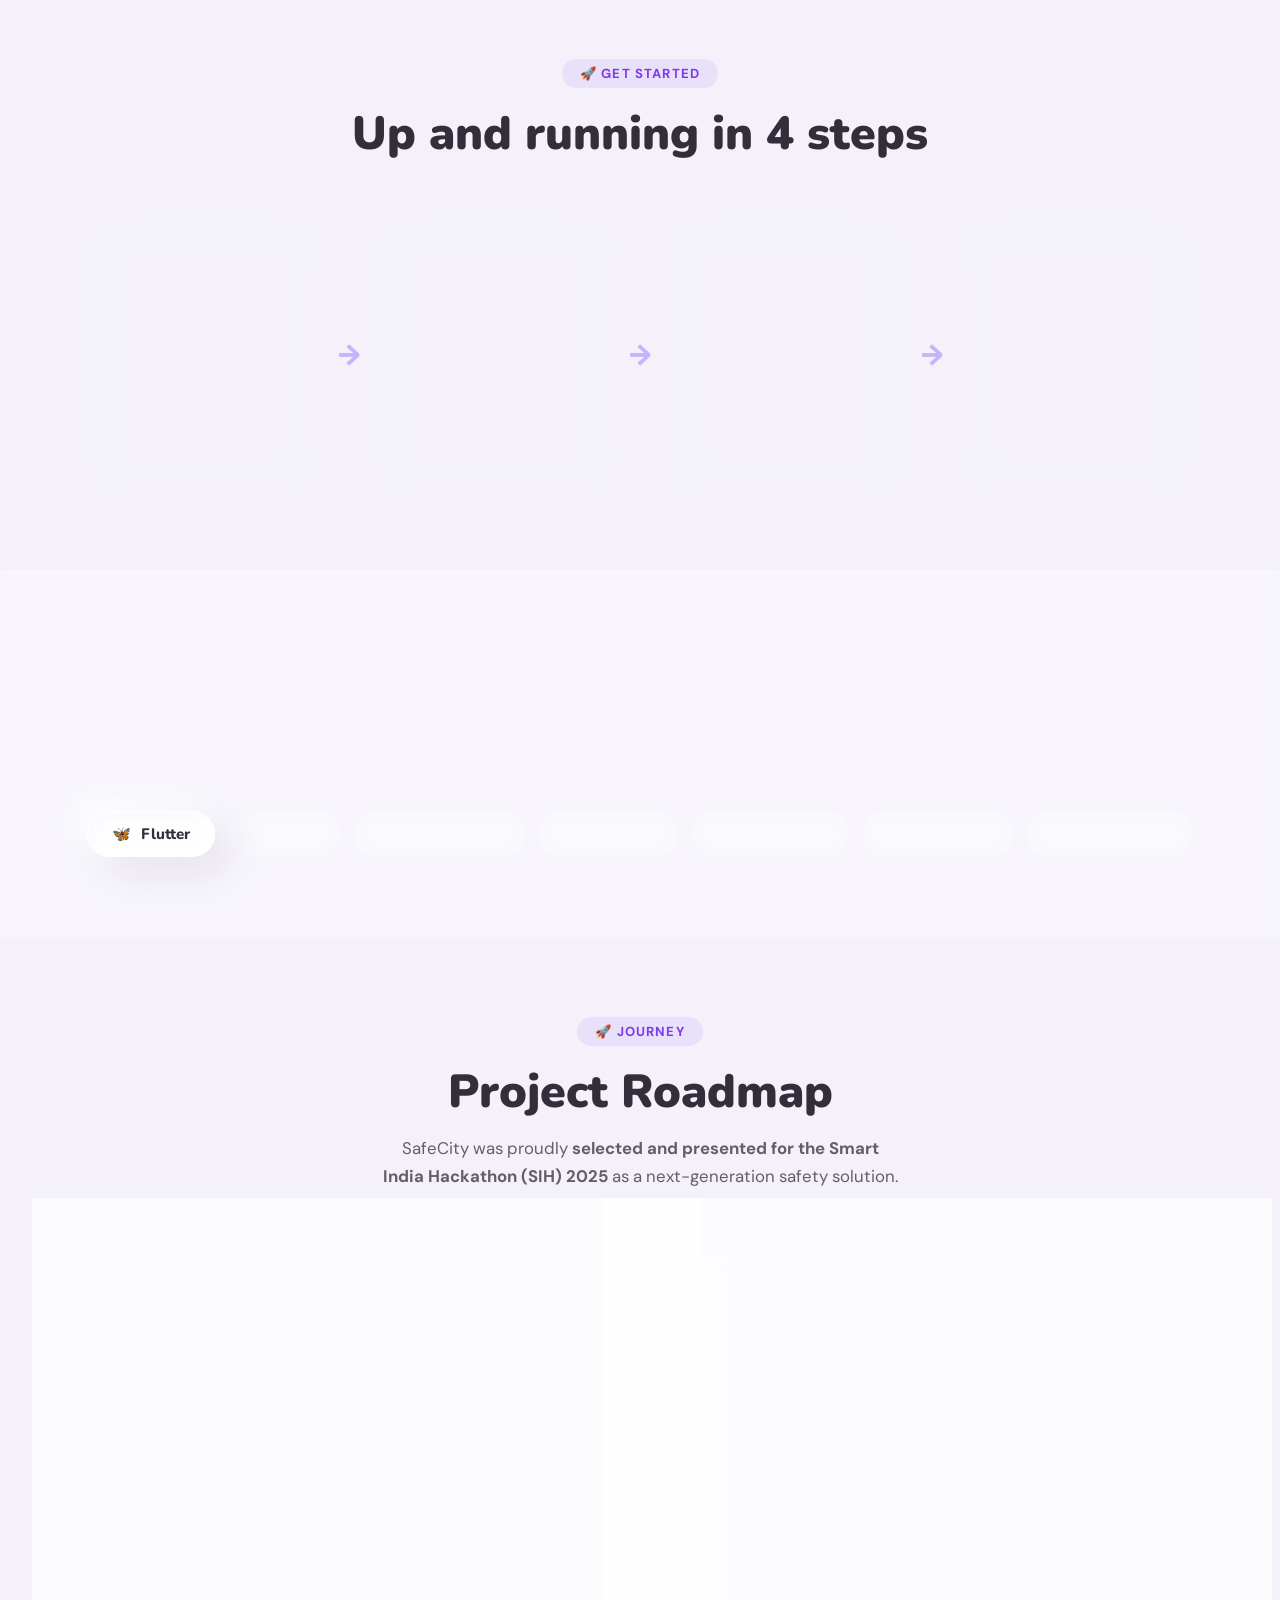
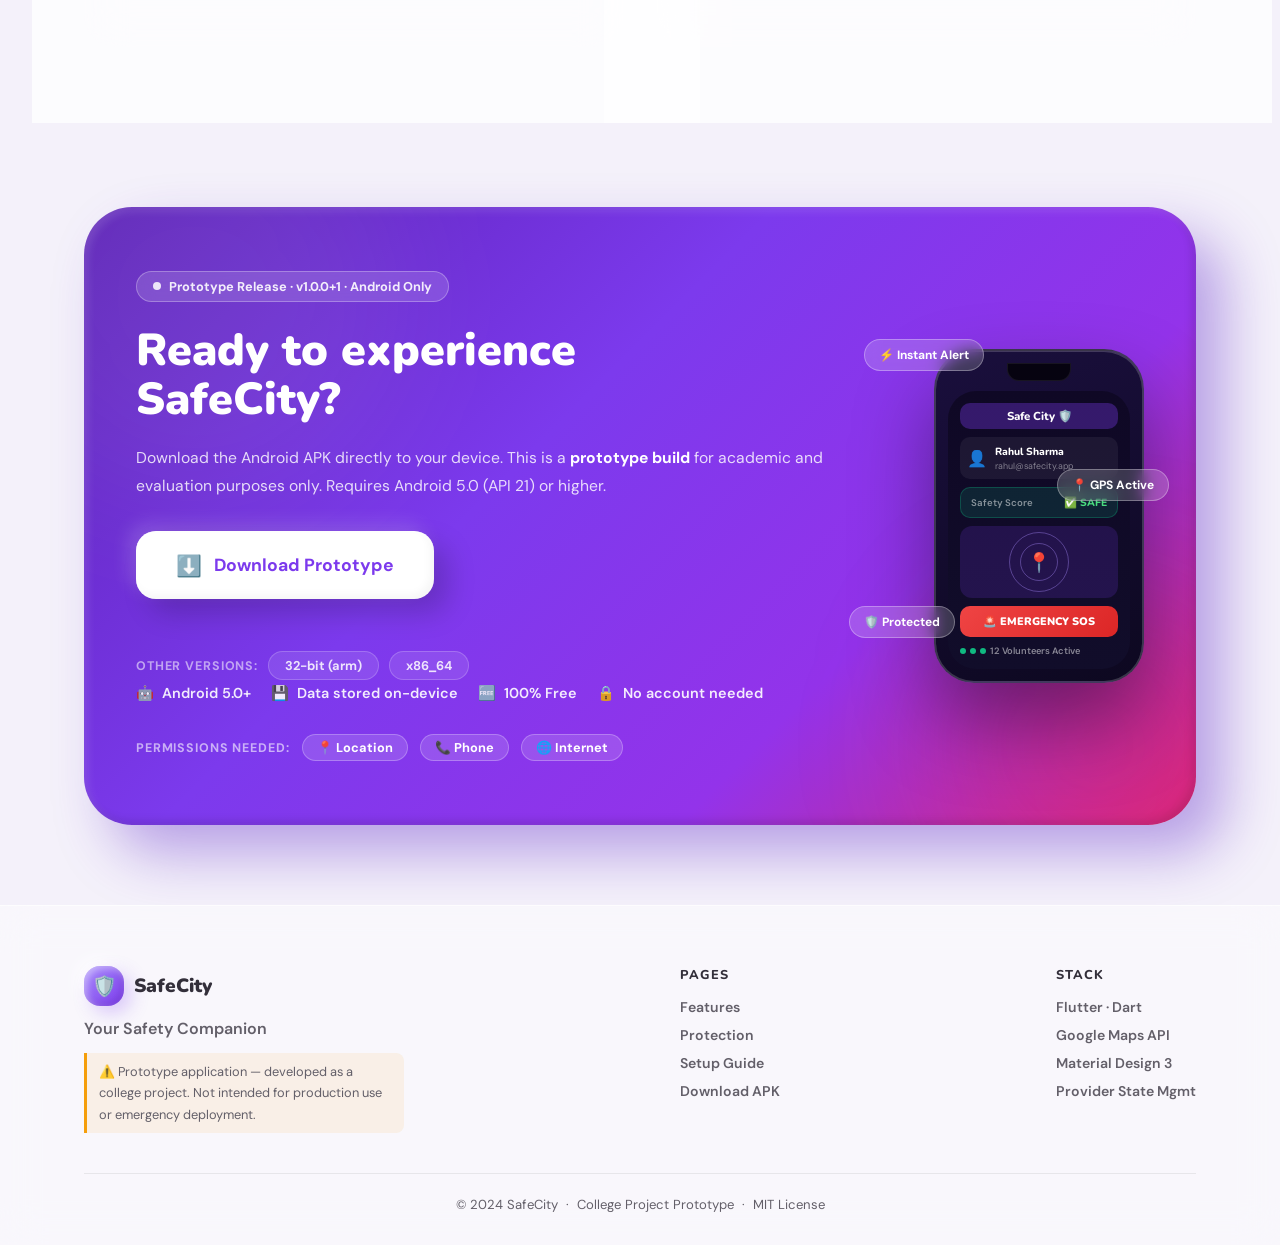
==== commit 8223278a: "fix: keep floating chips in bounds on mobile, make download buttons direct file links to prevent aut" ====
--- a/web/index.html
+++ b/web/index.html
@@ -36,7 +36,7 @@
       <li><a href="#how" class="nav-link">Setup</a></li>
       <li><a href="#download" class="nav-link">Download</a></li>
     </ul>
-    <a href="#download" class="btn btn-nav">Get APK ↓</a>
+    <a href="downloads/SafeCity-arm64-v8a.apk" class="btn btn-nav">Get APK ↓</a>
   </nav>
 </header>
 
@@ -67,8 +67,8 @@
       </p>
 
       <div class="hero-btns">
-        <a href="#download" class="btn btn-primary" id="hero-dl">
-          <span>⬇️</span> Download APK
+        <a href="downloads/SafeCity-arm64-v8a.apk" class="btn btn-primary" id="hero-dl">
+          <span>⬇️</span> Download Prototype
         </a>
         <a href="#features" class="btn btn-ghost" id="hero-feat">
           See Features →
--- a/web/style.css
+++ b/web/style.css
@@ -946,4 +946,11 @@
   .dl-title{font-size:2rem}
   .footer{padding:40px 20px 20px}
   .container{padding:0 16px}
-}
+
+  /* Keep hero phone floating chips strictly inside mobile viewport */
+  .float-chip { padding: 6px 12px; font-size: 0.75rem; white-space: normal; text-align: center; max-width: 120px; }
+  .fc1 { left: -15px; top: -5px; }
+  .fc2 { right: -15px; top: 80px; }
+  .fc3 { left: -15px; bottom: 110px; }
+  .fc4 { right: -15px; bottom: 0px; }
+}
